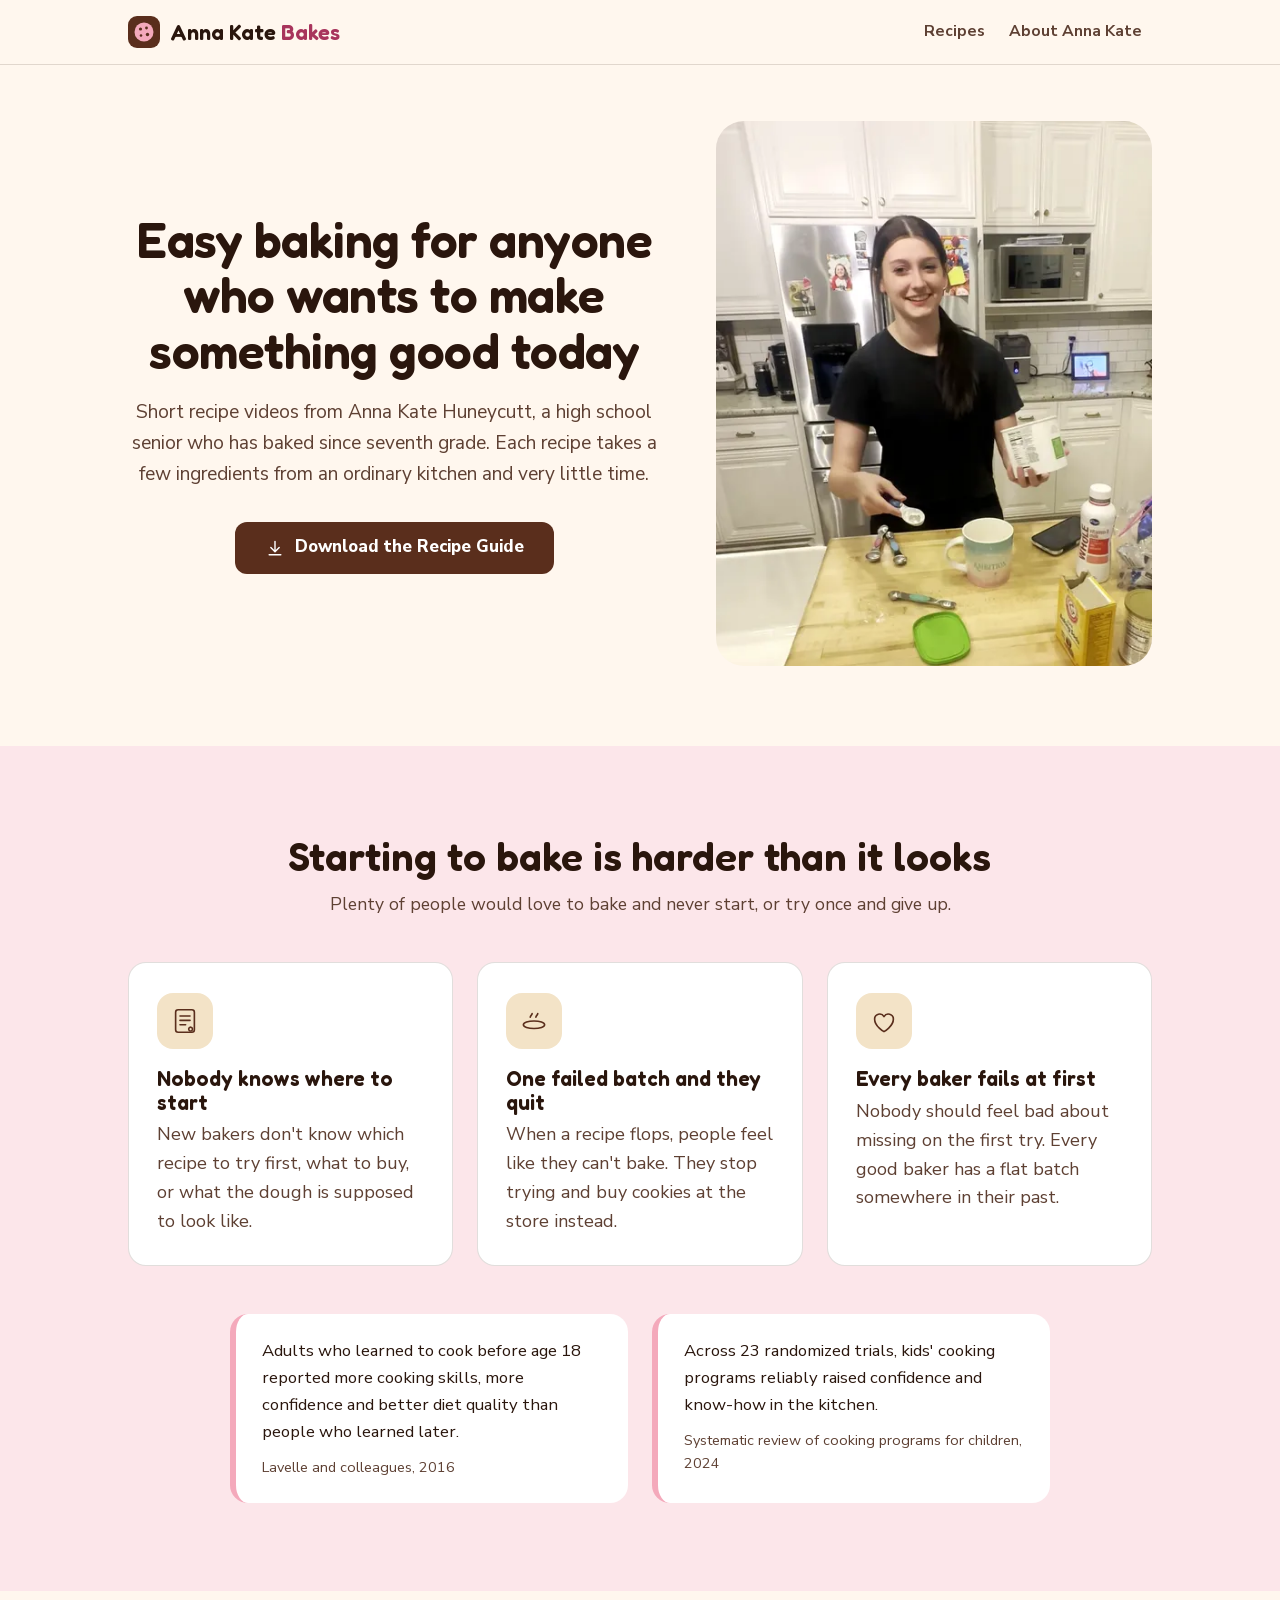
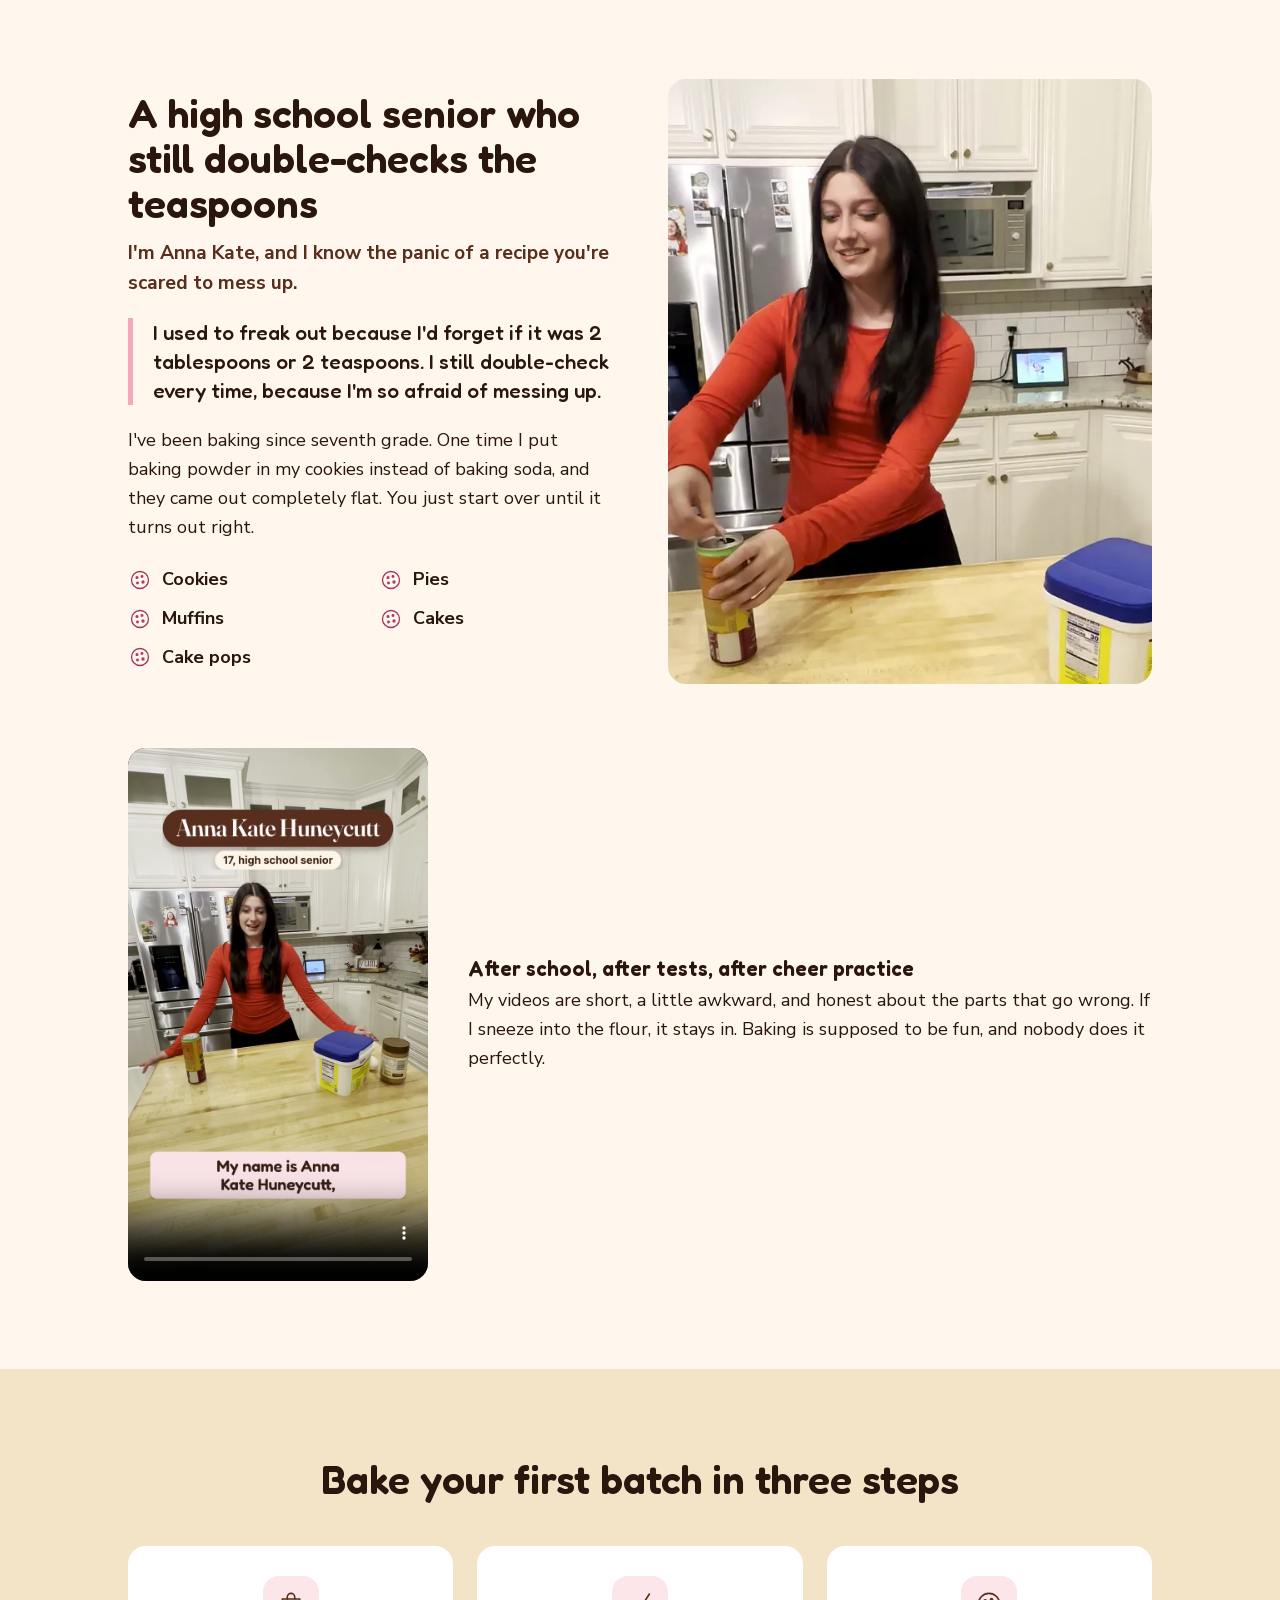
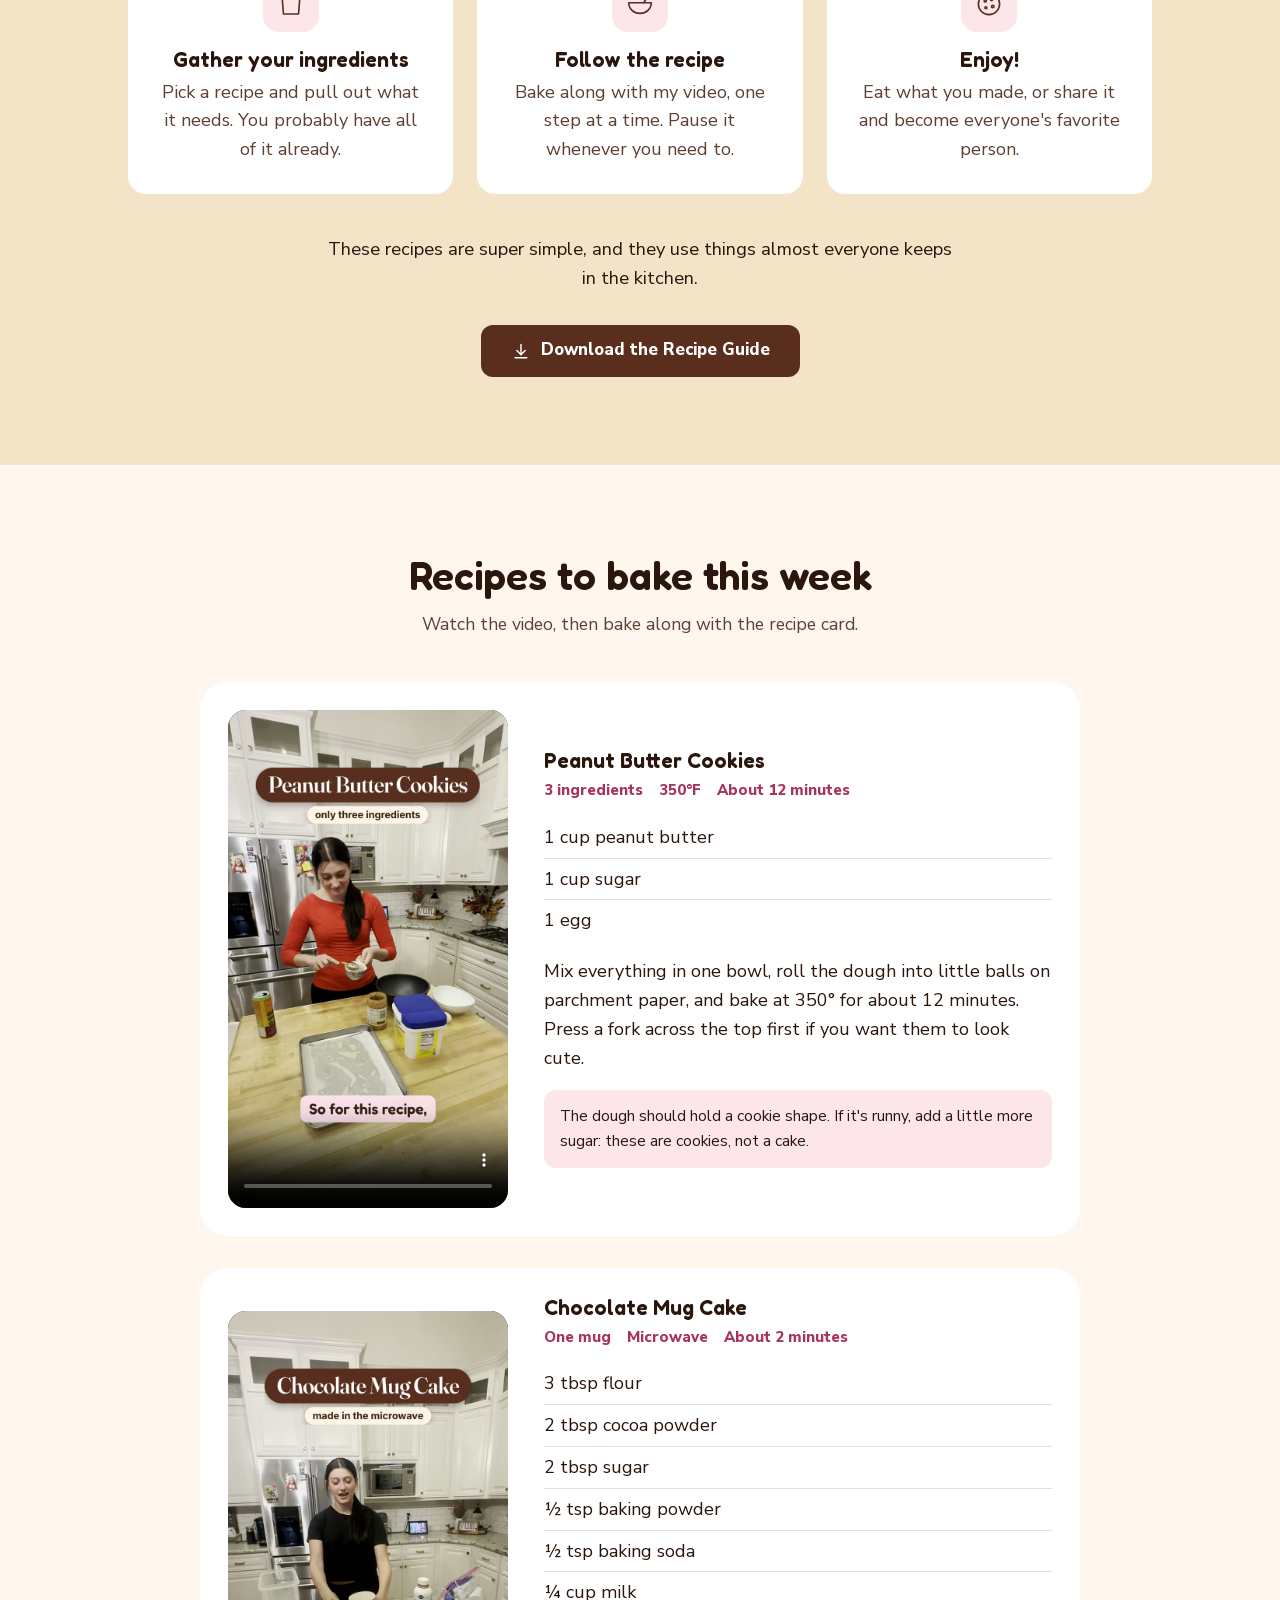
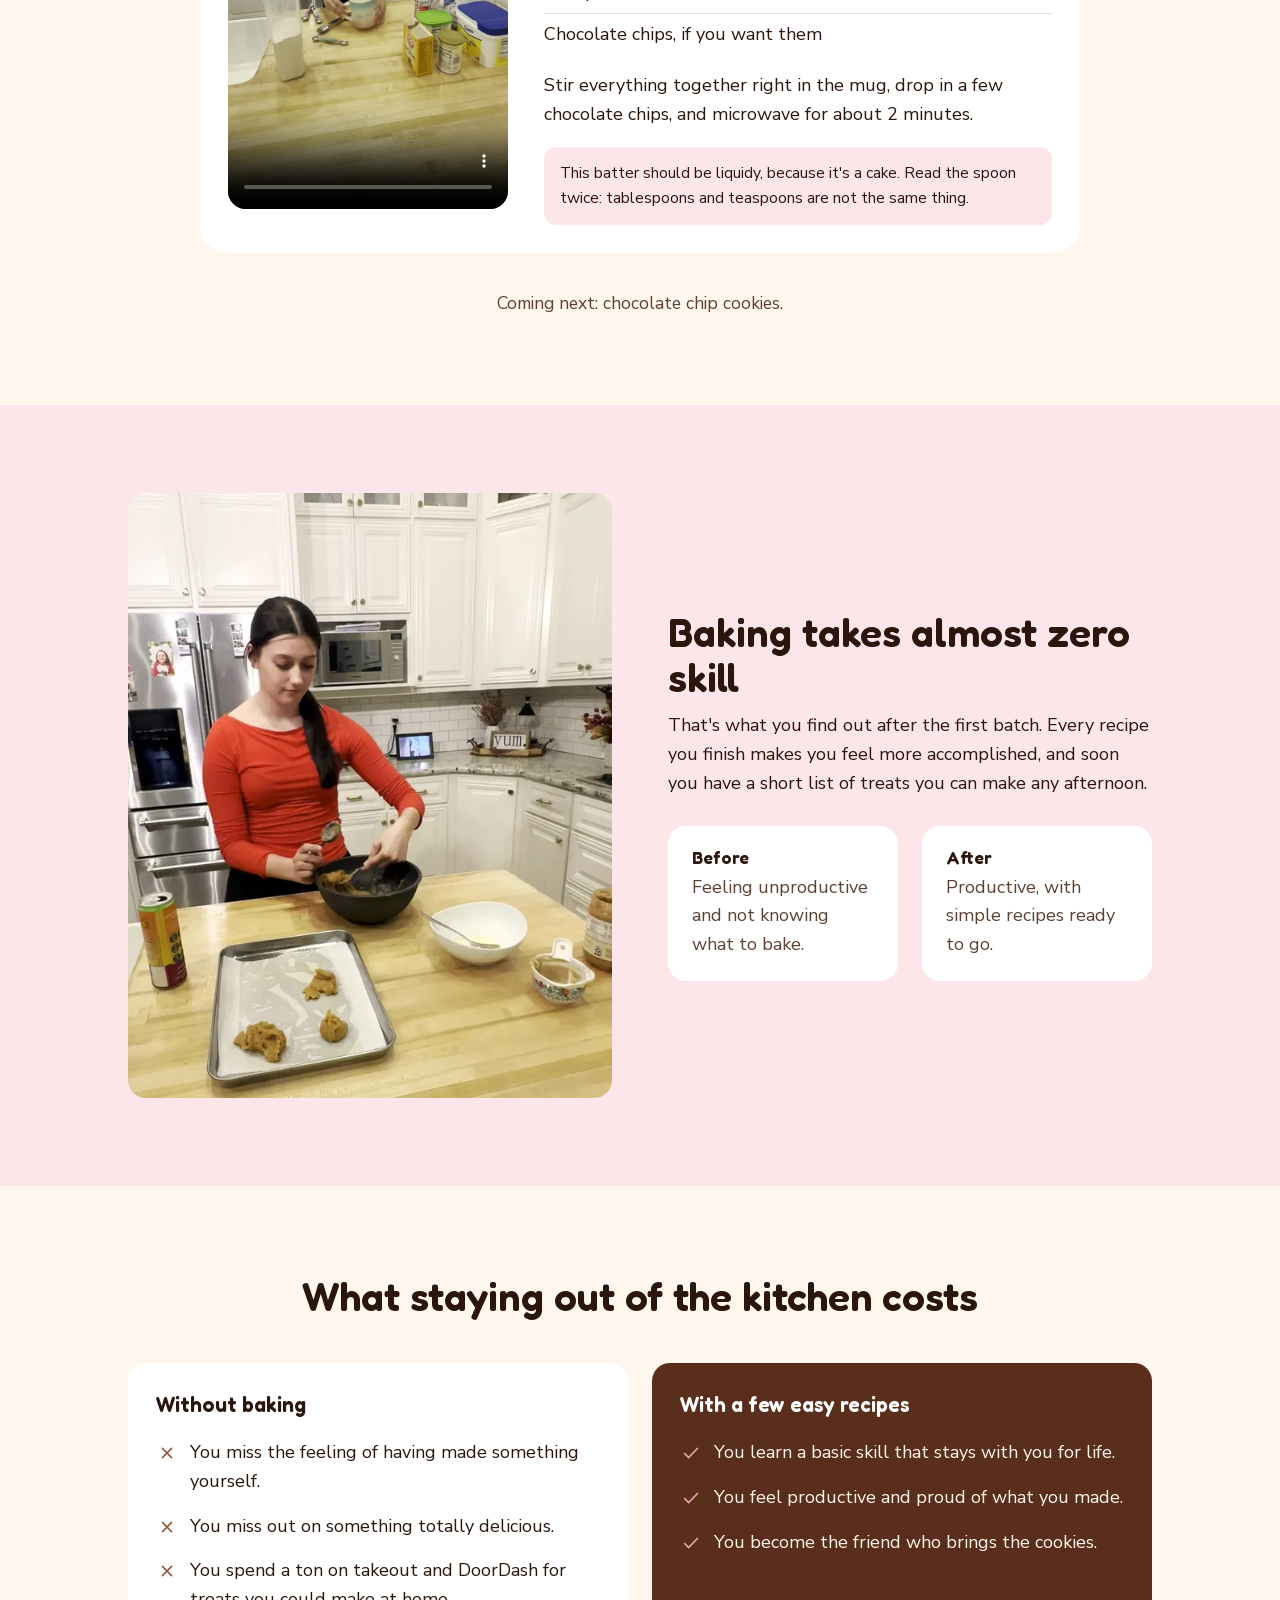
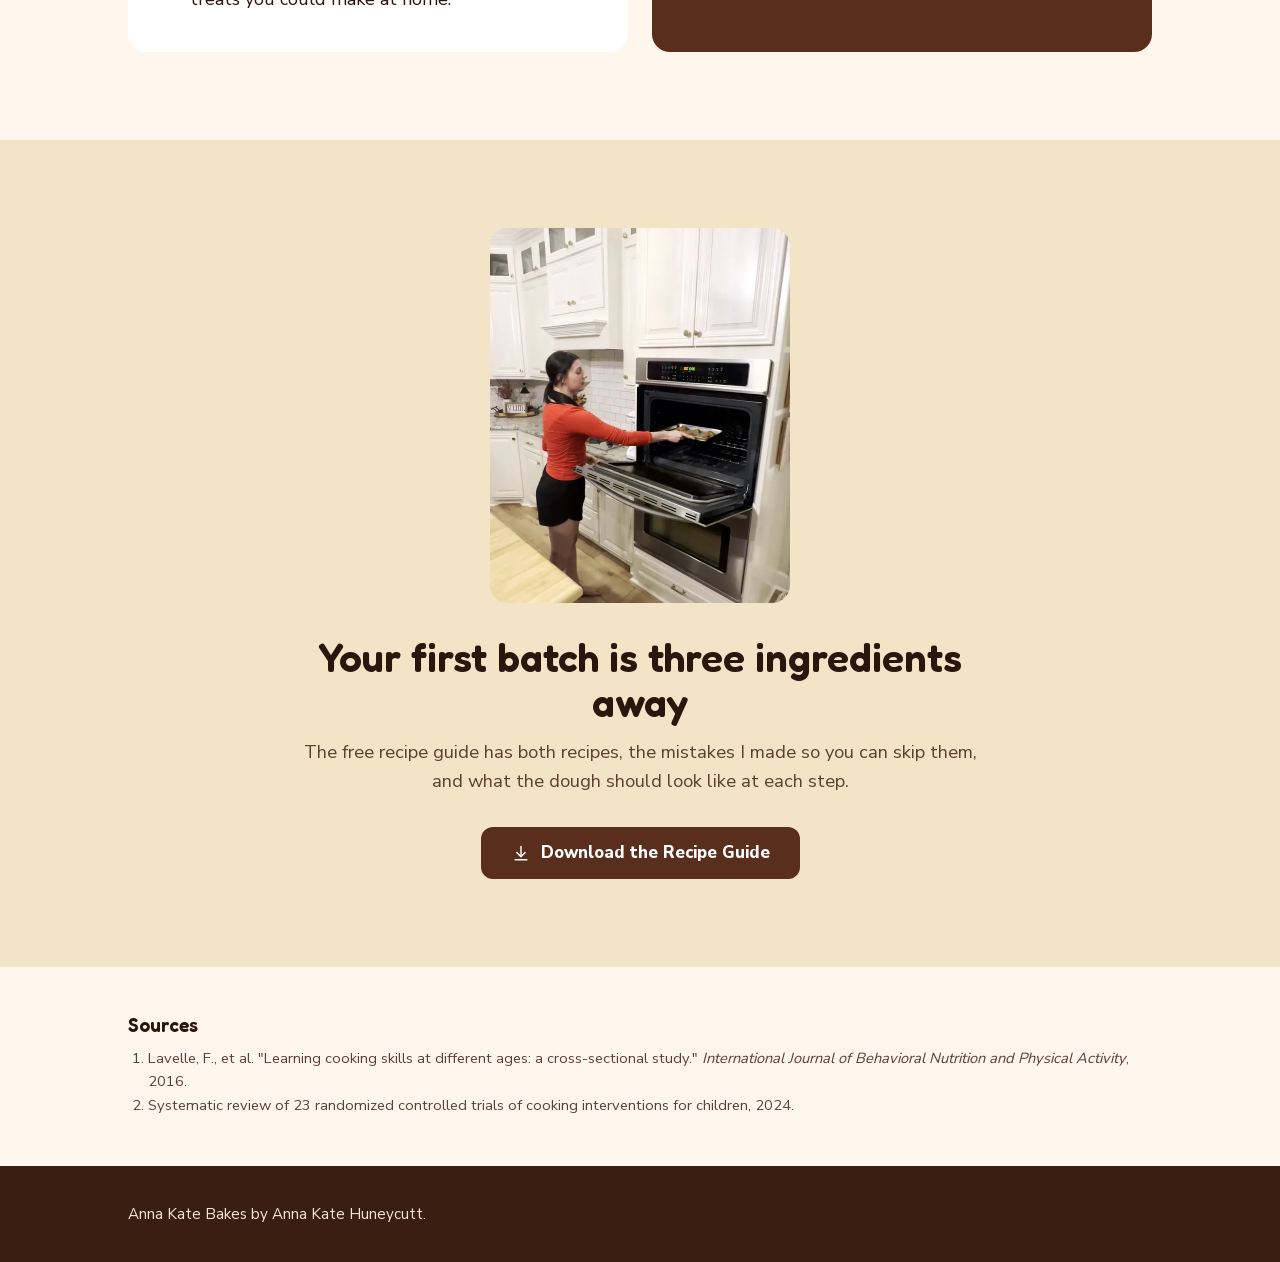
==== index.html @ 4a0c096e "Anna Kate Bakes: StoryBrand home page, recipe videos, free recipe guide PDF Co-Authored-By: Claude O" ====
<!DOCTYPE html>
<html lang="en">
<head>
<meta charset="UTF-8">
<meta name="viewport" content="width=device-width, initial-scale=1.0">
<title>Easy Baking Recipes for Beginners | Anna Kate Bakes</title>
<meta name="description" content="Simple baking videos and recipes from Anna Kate Huneycutt: three-ingredient peanut butter cookies, a two-minute chocolate mug cake, and the beginner mistakes to skip. Free recipe guide.">
<meta name="robots" content="noindex,nofollow">
<link rel="canonical" href="https://odyssey-jotun.github.io/anna-kate-bakes/">
<meta name="author" content="Anna Kate Huneycutt">
<meta name="theme-color" content="#FFF7EE">
<meta property="og:site_name" content="Anna Kate Bakes">
<meta property="og:title" content="Easy Baking Recipes for Beginners | Anna Kate Bakes">
<meta property="og:description" content="Simple baking videos and recipes from Anna Kate Huneycutt: three-ingredient peanut butter cookies, a two-minute chocolate mug cake, and the beginner mistakes to skip. Free recipe guide.">
<meta property="og:type" content="website">
<meta property="og:url" content="https://odyssey-jotun.github.io/anna-kate-bakes/">
<meta property="og:image" content="https://odyssey-jotun.github.io/anna-kate-bakes/images/og.jpg">
<meta property="og:image:width" content="1200">
<meta property="og:image:height" content="630">
<meta name="twitter:card" content="summary_large_image">
<link rel="icon" href="favicon.svg" type="image/svg+xml">
<link rel="preload" as="image" type="image/webp" href="images/hero-800.webp" imagesrcset="images/hero-480.webp 480w, images/hero-640.webp 640w, images/hero-800.webp 800w, images/hero-1000.webp 1000w" imagesizes="(max-width: 620px) calc(100vw - 40px), (max-width: 900px) 520px, 460px" fetchpriority="high">
<link rel="preload" href="fonts/fredoka.woff2" as="font" type="font/woff2" crossorigin>
<link rel="preload" href="fonts/nunito-sans.woff2" as="font" type="font/woff2" crossorigin>
<style>@font-face{font-family:'Fredoka';font-style:normal;font-weight:500 700;font-display:swap;src:url(fonts/fredoka.woff2) format('woff2')}@font-face{font-family:'Nunito Sans';font-style:normal;font-weight:400 800;font-display:swap;src:url(fonts/nunito-sans.woff2) format('woff2')}:root{--bg:#FFF7EE;--bg-pink:#FCE6EA;--bg-wood:#F3E3C7;--card:#FFFFFF;--ink:#2A160D;--ink-soft:#5E4033;--choc:#5A2E1C;--choc-dk:#3A1E12;--pink:#F4A9BB;--pink-dk:#A8345C;--line:rgba(42,22,13,0.14);--radius:18px;--radius-lg:28px;--wrap:1080px;--flow-tight:0.3em}*{box-sizing:border-box}html{scroll-behavior:smooth;scroll-padding-top:76px}@media (prefers-reduced-motion:reduce){html{scroll-behavior:auto}*{animation-duration:0.001ms !important;transition-duration:0.001ms !important}}body{margin:0;background:var(--bg);color:var(--ink);font-family:'Nunito Sans',ui-sans-serif,system-ui,-apple-system,'Segoe UI',sans-serif;font-size:18px;line-height:1.6;-webkit-font-smoothing:antialiased}h1,h2,h3{font-family:'Fredoka',ui-rounded,'Nunito Sans',sans-serif;font-weight:600;line-height:1.12;margin:0 0 var(--flow-tight);color:var(--ink)}h1{font-size:clamp(2.1rem,4.6vw,3.1rem);letter-spacing:-0.01em}h2{font-size:clamp(1.75rem,3.6vw,2.5rem)}h3{font-size:1.3rem}p{margin:0 0 1em}p:last-child{margin-bottom:0}img{max-width:100%;height:auto;display:block}a{color:inherit}.wrap{max-width:var(--wrap);margin:0 auto;padding:0 28px}section{padding:88px 0}.band{background:var(--bg-pink)}.wood{background:var(--bg-wood)}.center{text-align:center}.section-head{max-width:720px;margin:0 auto 44px}.section-head p{color:var(--ink-soft);font-size:1.1rem}.skip{position:absolute;left:-9999px;top:10px;background:var(--card);padding:12px 18px;border-radius:12px;z-index:100;font-weight:700;border:2px solid var(--choc)}.skip:focus{left:16px}a:focus-visible,button:focus-visible,video:focus-visible{outline:3px solid var(--pink-dk);outline-offset:3px}nav.site{position:sticky;top:0;z-index:20;background:rgba(255,247,238,0.96);border-bottom:1px solid var(--line)}nav.site .wrap{display:flex;align-items:center;justify-content:space-between;gap:16px;padding-top:10px;padding-bottom:10px}.wordmark{display:inline-flex;align-items:center;gap:10px;font-family:'Fredoka',sans-serif;font-weight:600;font-size:1.35rem;color:var(--ink);text-decoration:none;min-height:44px;white-space:nowrap}.wordmark .mark{width:32px;height:32px;flex:none}.wordmark .last{color:var(--pink-dk)}nav.site ul{list-style:none;display:flex;gap:4px;margin:0;padding:0;font-weight:700;font-size:0.98rem}nav.site ul a{display:inline-flex;align-items:center;min-height:44px;padding:0 10px;text-decoration:none;color:var(--ink-soft);white-space:nowrap;transition:color .15s ease}nav.site ul a:hover{color:var(--pink-dk)}.btn{display:inline-flex;align-items:center;justify-content:center;gap:10px;min-height:52px;background:var(--choc);color:#FFF;text-decoration:none;font-weight:800;font-size:1.05rem;padding:12px 30px;border-radius:12px;transition:background-color .18s ease}.btn:hover{background:var(--pink-dk)}.btn svg{width:20px;height:20px}.btn-row{display:flex;flex-wrap:wrap;gap:14px;justify-content:center;margin-top:32px}.btn-note{margin-top:12px;font-size:0.95rem;color:var(--ink-soft)}.hero{padding:56px 0 80px}.hero .wrap{display:grid;grid-template-columns:1.1fr 0.9fr;gap:56px;align-items:center}.hero .lede{font-size:1.2rem;color:var(--ink-soft);margin-top:18px}.hero-text{text-align:center}.hero-photo{margin:0}.hero-photo img{border-radius:var(--radius-lg);width:100%}.cards{display:grid;grid-template-columns:repeat(3,1fr);gap:24px}.card{background:var(--card);border-radius:var(--radius);padding:30px 28px;border:1px solid var(--line)}.icon{width:56px;height:56px;border-radius:16px;background:var(--bg-pink);color:var(--choc);display:grid;place-items:center;margin-bottom:18px}.band .icon{background:var(--bg-wood)}.icon svg{width:30px;height:30px}.card p{color:var(--ink-soft)}.research{max-width:820px;margin:48px auto 0;display:grid;grid-template-columns:1fr 1fr;gap:24px}.research figure{margin:0;background:var(--card);border-radius:var(--radius);padding:24px 26px;border-left:6px solid var(--pink)}.research blockquote{margin:0 0 10px;font-size:1.05rem}.research figcaption{font-size:0.9rem;color:var(--ink-soft)}.punch{text-align:center;font-family:'Fredoka',sans-serif;font-weight:500;font-size:1.45rem;max-width:720px;margin:48px auto 0;color:var(--choc)}.split{display:grid;grid-template-columns:1fr 1fr;gap:56px;align-items:center}.photo{margin:0}.photo img{border-radius:var(--radius);width:100%}.name-line{font-size:1.2rem;font-weight:700;color:var(--choc)}.quote{font-family:'Fredoka',sans-serif;font-weight:500;font-size:1.3rem;line-height:1.4;margin:0 0 1em;padding-left:20px;border-left:5px solid var(--pink);color:var(--ink)}.made{list-style:none;padding:0;margin:24px 0 0;display:grid;grid-template-columns:repeat(auto-fill,minmax(150px,1fr));gap:10px 18px}.made li{display:flex;align-items:center;gap:10px;font-weight:700}.made svg{width:24px;height:24px;color:var(--pink-dk);flex:none}.intro-video{margin-top:64px;display:grid;grid-template-columns:300px 1fr;gap:40px;align-items:center}.video{margin:0}.video video{width:100%;height:auto;aspect-ratio:9 / 16;border-radius:var(--radius);background:var(--choc-dk);display:block}.steps{list-style:none;padding:0;margin:0;display:grid;grid-template-columns:repeat(3,1fr);gap:24px}.steps li{background:var(--card);border-radius:var(--radius);padding:30px 28px;text-align:center}.steps .icon{margin:0 auto 16px}.steps p{color:var(--ink-soft)}.promise{text-align:center;font-size:1.15rem;max-width:640px;margin:40px auto 0}.recipes{display:grid;grid-template-columns:1fr;gap:32px;max-width:880px;margin:0 auto}.recipe{background:var(--card);border-radius:var(--radius-lg);padding:28px;display:grid;grid-template-columns:280px 1fr;gap:36px;align-items:center}.recipe .meta{display:flex;flex-wrap:wrap;gap:6px 16px;color:var(--pink-dk);font-weight:800;font-size:0.95rem;margin-bottom:14px}.recipe ul{list-style:none;padding:0;margin:0 0 16px}.recipe ul li{padding:6px 0;border-bottom:1px solid var(--line)}.recipe ul li:last-child{border-bottom:0}.tip{background:var(--bg-pink);border-radius:12px;padding:14px 16px;font-size:0.98rem}.next{text-align:center;margin-top:36px;color:var(--ink-soft);font-size:1.1rem}.before-after{display:grid;grid-template-columns:1fr 1fr;gap:24px;margin-top:28px}.before-after div{background:var(--card);border-radius:var(--radius);padding:22px 24px}.before-after h3{font-size:1.1rem}.before-after p{color:var(--ink-soft)}.stakes{display:grid;grid-template-columns:1fr 1fr;gap:24px}.stake{background:var(--card);border-radius:var(--radius);padding:30px 28px}.outcomes{list-style:none;padding:0;margin:14px 0 0}.outcomes li{display:flex;gap:12px;align-items:flex-start;padding:8px 0}.outcomes svg{width:22px;height:22px;flex:none;margin-top:4px}.stake .x svg{color:#8A5A3C}.stake.good{background:var(--choc);color:#FFF7EE}.stake.good h3{color:#FFF}.stake.good svg{color:var(--pink)}.closing{text-align:center}.closing .wrap{max-width:760px}.closing p{font-size:1.15rem;color:var(--ink-soft)}.refs{padding:48px 0;font-size:0.92rem;color:var(--ink-soft)}.refs h2{font-size:1.2rem}.refs ol{margin:10px 0 0;padding-left:20px}footer{background:var(--choc-dk);color:#F6E6DA;padding:36px 0;font-size:0.95rem}footer p{margin:0}.reveal{opacity:0;transform:translateY(14px);transition:opacity .5s ease,transform .5s ease}.reveal.in{opacity:1;transform:none}@media (max-width:900px){.hero .wrap,.split,.intro-video{grid-template-columns:1fr;gap:32px}.hero-photo{order:-1;max-width:520px}.cards,.steps,.recipes,.stakes,.research,.before-after{grid-template-columns:1fr}.intro-video .video{max-width:300px;margin:0 auto}}@media (max-width:620px){.wrap{padding:0 20px}section{padding:64px 0}.hero{padding:24px 0 56px}.recipe{grid-template-columns:1fr;padding:22px}.recipe .video{max-width:280px;margin:0 auto;width:100%}nav.site ul .x{display:none}.wordmark{font-size:1.2rem}}</style>
<script type="application/ld+json">{"@context":"https://schema.org","@graph":[{"@type":"WebSite","@id":"https://odyssey-jotun.github.io/anna-kate-bakes/#site","url":"https://odyssey-jotun.github.io/anna-kate-bakes/","name":"Anna Kate Bakes","inLanguage":"en-US","author":{"@id":"https://odyssey-jotun.github.io/anna-kate-bakes/#anna-kate"}},{"@type":"Person","@id":"https://odyssey-jotun.github.io/anna-kate-bakes/#anna-kate","name":"Anna Kate Huneycutt","description":"High school senior who has baked since seventh grade and films simple recipe videos."},{"@type":"Recipe","name":"Peanut Butter Cookies","author":{"@id":"https://odyssey-jotun.github.io/anna-kate-bakes/#anna-kate"},"recipeIngredient":["1 cup peanut butter","1 cup sugar","1 egg"],"image":"https://odyssey-jotun.github.io/anna-kate-bakes/images/poster-peanut-butter-cookies.jpg","url":"https://odyssey-jotun.github.io/anna-kate-bakes/#peanut-butter-cookies","description":"Mix everything in one bowl, roll the dough into little balls on parchment paper, and bake at 350° for about 12 minutes. Press a fork across the top first if you want them to look cute."},{"@type":"Recipe","name":"Chocolate Mug Cake","author":{"@id":"https://odyssey-jotun.github.io/anna-kate-bakes/#anna-kate"},"recipeIngredient":["3 tbsp flour","2 tbsp cocoa powder","2 tbsp sugar","1/2 tsp baking powder","1/2 tsp baking soda","1/4 cup milk","Chocolate chips, if you want them"],"image":"https://odyssey-jotun.github.io/anna-kate-bakes/images/poster-chocolate-mug-cake.jpg","url":"https://odyssey-jotun.github.io/anna-kate-bakes/#chocolate-mug-cake","description":"Stir everything together right in the mug, drop in a few chocolate chips, and microwave for about 2 minutes."}]}</script>
</head>
<body>
<a class="skip" href="#main">Skip to content</a>

<nav class="site" aria-label="Primary">
  <div class="wrap">
    <a class="wordmark" href="./"><svg class="mark" viewBox="0 0 32 32" aria-hidden="true"><rect width="32" height="32" rx="9" fill="#5A2E1C"/><circle cx="16" cy="16" r="9.5" fill="#F4A9BB"/><circle cx="12.5" cy="13" r="1.6" fill="#5A2E1C"/><circle cx="18.5" cy="12" r="1.4" fill="#5A2E1C"/><circle cx="19.5" cy="18.5" r="1.7" fill="#5A2E1C"/><circle cx="13" cy="19.5" r="1.3" fill="#5A2E1C"/></svg><span>Anna Kate <span class="last">Bakes</span></span></a>
    <ul>
      <li><a href="#recipes"><span>Recipes</span></a></li>
      <li><a href="#about"><span><span class="x">About </span>Anna Kate</span></a></li>
    </ul>
  </div>
</nav>

<main id="main">

<header class="hero">
  <div class="wrap">
    <div class="hero-text">
      <h1>Easy baking for anyone who wants to make something good today</h1>
      <p class="lede">Short recipe videos from Anna Kate Huneycutt, a high school senior who has baked since seventh grade. Each recipe takes a few ingredients from an ordinary kitchen and very little time.</p>
      <div class="btn-row">
        <a href="guide/anna-kate-starter-recipes.pdf" class="btn" download><svg viewBox="0 0 48 48" fill="none" stroke="currentColor" stroke-width="3.4" stroke-linecap="round" stroke-linejoin="round" aria-hidden="true"><path d="M24 8v24M14 23l10 10 10-10M10 40h28"/></svg>Download the Recipe Guide</a>
      </div>
    </div>
    <figure class="hero-photo"><img src="images/hero-800.webp" srcset="images/hero-480.webp 480w, images/hero-640.webp 640w, images/hero-800.webp 800w, images/hero-1000.webp 1000w" sizes="(max-width: 620px) calc(100vw - 40px), (max-width: 900px) 520px, 460px" width="1000" height="1250" alt="Anna Kate smiling at her kitchen counter with a measuring spoon, a mug and her baking ingredients" fetchpriority="high" decoding="async"></figure>
  </div>
</header>

<section class="band" id="problem">
  <div class="wrap">
    <div class="section-head center">
      <h2>Starting to bake is harder than it looks</h2>
      <p>Plenty of people would love to bake and never start, or try once and give up.</p>
    </div>
    <div class="cards">
      <div class="card reveal">
        <div class="icon"><svg viewBox="0 0 48 48" fill="none" stroke="currentColor" stroke-width="2.6" stroke-linecap="round" stroke-linejoin="round" aria-hidden="true"><rect x="9" y="6" width="30" height="36" rx="4"/><path d="M16 16h16M16 23h16M16 30h9"/><path d="M33 34a3 3 0 11-.1 0"/></svg></div>
        <h3>Nobody knows where to start</h3>
        <p>New bakers don't know which recipe to try first, what to buy, or what the dough is supposed to look like.</p>
      </div>
      <div class="card reveal">
        <div class="icon"><svg viewBox="0 0 48 48" fill="none" stroke="currentColor" stroke-width="2.6" stroke-linecap="round" stroke-linejoin="round" aria-hidden="true"><ellipse cx="24" cy="30" rx="17" ry="6"/><path d="M18 18c0-3 3-3 3-6M27 18c0-3 3-3 3-6"/></svg></div>
        <h3>One failed batch and they quit</h3>
        <p>When a recipe flops, people feel like they can't bake. They stop trying and buy cookies at the store instead.</p>
      </div>
      <div class="card reveal">
        <div class="icon"><svg viewBox="0 0 48 48" fill="none" stroke="currentColor" stroke-width="2.6" stroke-linecap="round" stroke-linejoin="round" aria-hidden="true"><path d="M24 41s-15-8.5-15-20a8 8 0 0115-4 8 8 0 0115 4c0 11.5-15 20-15 20z"/></svg></div>
        <h3>Every baker fails at first</h3>
        <p>Nobody should feel bad about missing on the first try. Every good baker has a flat batch somewhere in their past.</p>
      </div>
    </div>
    <div class="research">
      <figure>
        <blockquote>Adults who learned to cook before age 18 reported more cooking skills, more confidence and better diet quality than people who learned later.</blockquote>
        <figcaption>Lavelle and colleagues, 2016</figcaption>
      </figure>
      <figure>
        <blockquote>Across 23 randomized trials, kids' cooking programs reliably raised confidence and know-how in the kitchen.</blockquote>
        <figcaption>Systematic review of cooking programs for children, 2024</figcaption>
      </figure>
    </div>
  </div>
</section>

<section id="about">
  <div class="wrap split">
    <div>
      <h2>A high school senior who still double-checks the teaspoons</h2>
      <p class="name-line">I'm Anna Kate, and I know the panic of a recipe you're scared to mess up.</p>
      <p class="quote">I used to freak out because I'd forget if it was 2 tablespoons or 2 teaspoons. I still double-check every time, because I'm so afraid of messing up.</p>
      <p>I've been baking since seventh grade. One time I put baking powder in my cookies instead of baking soda, and they came out completely flat. You just start over until it turns out right.</p>
      <ul class="made" aria-label="Things Anna Kate has baked"><li><svg viewBox="0 0 48 48" fill="none" stroke="currentColor" stroke-width="2.6" stroke-linecap="round" stroke-linejoin="round" aria-hidden="true"><circle cx="24" cy="24" r="17"/><circle cx="18" cy="19" r="1.8"/><circle cx="28" cy="17" r="1.6"/><circle cx="30" cy="28" r="2"/><circle cx="19" cy="30" r="1.6"/></svg>Cookies</li><li><svg viewBox="0 0 48 48" fill="none" stroke="currentColor" stroke-width="2.6" stroke-linecap="round" stroke-linejoin="round" aria-hidden="true"><circle cx="24" cy="24" r="17"/><circle cx="18" cy="19" r="1.8"/><circle cx="28" cy="17" r="1.6"/><circle cx="30" cy="28" r="2"/><circle cx="19" cy="30" r="1.6"/></svg>Pies</li><li><svg viewBox="0 0 48 48" fill="none" stroke="currentColor" stroke-width="2.6" stroke-linecap="round" stroke-linejoin="round" aria-hidden="true"><circle cx="24" cy="24" r="17"/><circle cx="18" cy="19" r="1.8"/><circle cx="28" cy="17" r="1.6"/><circle cx="30" cy="28" r="2"/><circle cx="19" cy="30" r="1.6"/></svg>Muffins</li><li><svg viewBox="0 0 48 48" fill="none" stroke="currentColor" stroke-width="2.6" stroke-linecap="round" stroke-linejoin="round" aria-hidden="true"><circle cx="24" cy="24" r="17"/><circle cx="18" cy="19" r="1.8"/><circle cx="28" cy="17" r="1.6"/><circle cx="30" cy="28" r="2"/><circle cx="19" cy="30" r="1.6"/></svg>Cakes</li><li><svg viewBox="0 0 48 48" fill="none" stroke="currentColor" stroke-width="2.6" stroke-linecap="round" stroke-linejoin="round" aria-hidden="true"><circle cx="24" cy="24" r="17"/><circle cx="18" cy="19" r="1.8"/><circle cx="28" cy="17" r="1.6"/><circle cx="30" cy="28" r="2"/><circle cx="19" cy="30" r="1.6"/></svg>Cake pops</li></ul>
    </div>
    <figure class="photo reveal"><img src="images/guide-900.webp" srcset="images/guide-600.webp 600w, images/guide-900.webp 900w" sizes="(max-width: 900px) calc(100vw - 40px), 512px" width="900" height="1125" alt="Anna Kate in a red shirt laughing at her kitchen island" loading="lazy" decoding="async"></figure>
  </div>
  <div class="wrap intro-video">
    <figure class="video"><video controls playsinline preload="none" width="720" height="1280" poster="images/poster-intro.jpg" aria-label="Anna Kate's introduction video"><source src="videos/intro.mp4" type="video/mp4"></video></figure>
    <div>
      <h3>After school, after tests, after cheer practice</h3>
      <p>My videos are short, a little awkward, and honest about the parts that go wrong. If I sneeze into the flour, it stays in. Baking is supposed to be fun, and nobody does it perfectly.</p>
    </div>
  </div>
</section>

<section class="wood" id="plan">
  <div class="wrap">
    <div class="section-head center">
      <h2>Bake your first batch in three steps</h2>
    </div>
    <ol class="steps">
      <li class="reveal"><div class="icon"><svg viewBox="0 0 48 48" fill="none" stroke="currentColor" stroke-width="2.6" stroke-linecap="round" stroke-linejoin="round" aria-hidden="true"><path d="M10 16h28l-2 24H12z"/><path d="M18 16v-3a6 6 0 0112 0v3"/></svg></div><h3>Gather your ingredients</h3><p>Pick a recipe and pull out what it needs. You probably have all of it already.</p></li>
      <li class="reveal"><div class="icon"><svg viewBox="0 0 48 48" fill="none" stroke="currentColor" stroke-width="2.6" stroke-linecap="round" stroke-linejoin="round" aria-hidden="true"><path d="M6 22h36c0 10-8 17-18 17S6 32 6 22z"/><path d="M30 22l9-14"/></svg></div><h3>Follow the recipe</h3><p>Bake along with my video, one step at a time. Pause it whenever you need to.</p></li>
      <li class="reveal"><div class="icon"><svg viewBox="0 0 48 48" fill="none" stroke="currentColor" stroke-width="2.6" stroke-linecap="round" stroke-linejoin="round" aria-hidden="true"><circle cx="24" cy="24" r="17"/><circle cx="18" cy="19" r="1.8"/><circle cx="28" cy="17" r="1.6"/><circle cx="30" cy="28" r="2"/><circle cx="19" cy="30" r="1.6"/></svg></div><h3>Enjoy!</h3><p>Eat what you made, or share it and become everyone's favorite person.</p></li>
    </ol>
    <p class="promise">These recipes are super simple, and they use things almost everyone keeps in the kitchen.</p>
    <div class="btn-row">
      <a href="guide/anna-kate-starter-recipes.pdf" class="btn" download><svg viewBox="0 0 48 48" fill="none" stroke="currentColor" stroke-width="3.4" stroke-linecap="round" stroke-linejoin="round" aria-hidden="true"><path d="M24 8v24M14 23l10 10 10-10M10 40h28"/></svg>Download the Recipe Guide</a>
    </div>
  </div>
</section>

<section id="recipes">
  <div class="wrap">
    <div class="section-head center">
      <h2>Recipes to bake this week</h2>
      <p>Watch the video, then bake along with the recipe card.</p>
    </div>
    <div class="recipes">
      <article class="recipe reveal" id="peanut-butter-cookies">
        <figure class="video"><video controls playsinline preload="none" width="720" height="1280" poster="images/poster-peanut-butter-cookies.jpg" aria-label="Anna Kate's Peanut Butter Cookies video"><source src="videos/peanut-butter-cookies.mp4" type="video/mp4"></video></figure>
        <div>
          <h3>Peanut Butter Cookies</h3>
          <p class="meta"><span>3 ingredients</span><span>350&deg;F</span><span>About 12 minutes</span></p>
          <ul><li>1 cup peanut butter</li><li>1 cup sugar</li><li>1 egg</li></ul>
          <p>Mix everything in one bowl, roll the dough into little balls on parchment paper, and bake at 350&deg; for about 12 minutes. Press a fork across the top first if you want them to look cute.</p>
          <p class="tip">The dough should hold a cookie shape. If it's runny, add a little more sugar: these are cookies, not a cake.</p>
        </div>
      </article>
      <article class="recipe reveal" id="chocolate-mug-cake">
        <figure class="video"><video controls playsinline preload="none" width="720" height="1280" poster="images/poster-chocolate-mug-cake.jpg" aria-label="Anna Kate's Chocolate Mug Cake video"><source src="videos/chocolate-mug-cake.mp4" type="video/mp4"></video></figure>
        <div>
          <h3>Chocolate Mug Cake</h3>
          <p class="meta"><span>One mug</span><span>Microwave</span><span>About 2 minutes</span></p>
          <ul><li>3 tbsp flour</li><li>2 tbsp cocoa powder</li><li>2 tbsp sugar</li><li>&frac12; tsp baking powder</li><li>&frac12; tsp baking soda</li><li>&frac14; cup milk</li><li>Chocolate chips, if you want them</li></ul>
          <p>Stir everything together right in the mug, drop in a few chocolate chips, and microwave for about 2 minutes.</p>
          <p class="tip">This batter should be liquidy, because it's a cake. Read the spoon twice: tablespoons and teaspoons are not the same thing.</p>
        </div>
      </article>
    </div>
    <p class="next">Coming next: chocolate chip cookies.</p>
  </div>
</section>

<section class="band" id="success">
  <div class="wrap split">
    <figure class="photo reveal"><img src="images/cookies-900.webp" srcset="images/cookies-600.webp 600w, images/cookies-900.webp 900w" sizes="(max-width: 900px) calc(100vw - 40px), 512px" width="900" height="1125" alt="Anna Kate shaping peanut butter cookie dough onto a parchment-lined tray" loading="lazy" decoding="async"></figure>
    <div>
      <h2>Baking takes almost zero skill</h2>
      <p>That's what you find out after the first batch. Every recipe you finish makes you feel more accomplished, and soon you have a short list of treats you can make any afternoon.</p>
      <div class="before-after">
        <div><h3>Before</h3><p>Feeling unproductive and not knowing what to bake.</p></div>
        <div><h3>After</h3><p>Productive, with simple recipes ready to go.</p></div>
      </div>
    </div>
  </div>
</section>

<section id="stakes">
  <div class="wrap">
    <div class="section-head center">
      <h2>What staying out of the kitchen costs</h2>
    </div>
    <div class="stakes">
      <div class="stake reveal">
        <h3>Without baking</h3>
        <ul class="outcomes">
          <li class="x"><svg viewBox="0 0 48 48" fill="none" stroke="currentColor" stroke-width="3.4" stroke-linecap="round" stroke-linejoin="round" aria-hidden="true"><path d="M14 14l20 20M34 14L14 34"/></svg><span>You miss the feeling of having made something yourself.</span></li>
          <li class="x"><svg viewBox="0 0 48 48" fill="none" stroke="currentColor" stroke-width="3.4" stroke-linecap="round" stroke-linejoin="round" aria-hidden="true"><path d="M14 14l20 20M34 14L14 34"/></svg><span>You miss out on something totally delicious.</span></li>
          <li class="x"><svg viewBox="0 0 48 48" fill="none" stroke="currentColor" stroke-width="3.4" stroke-linecap="round" stroke-linejoin="round" aria-hidden="true"><path d="M14 14l20 20M34 14L14 34"/></svg><span>You spend a ton on takeout and DoorDash for treats you could make at home.</span></li>
        </ul>
      </div>
      <div class="stake good reveal">
        <h3>With a few easy recipes</h3>
        <ul class="outcomes">
          <li><svg viewBox="0 0 48 48" fill="none" stroke="currentColor" stroke-width="3.4" stroke-linecap="round" stroke-linejoin="round" aria-hidden="true"><path d="M10 25l9 9 19-20"/></svg><span>You learn a basic skill that stays with you for life.</span></li>
          <li><svg viewBox="0 0 48 48" fill="none" stroke="currentColor" stroke-width="3.4" stroke-linecap="round" stroke-linejoin="round" aria-hidden="true"><path d="M10 25l9 9 19-20"/></svg><span>You feel productive and proud of what you made.</span></li>
          <li><svg viewBox="0 0 48 48" fill="none" stroke="currentColor" stroke-width="3.4" stroke-linecap="round" stroke-linejoin="round" aria-hidden="true"><path d="M10 25l9 9 19-20"/></svg><span>You become the friend who brings the cookies.</span></li>
        </ul>
      </div>
    </div>
  </div>
</section>

<section class="closing wood">
  <div class="wrap">
    <figure class="photo" style="max-width:300px;margin:0 auto 32px"><img src="images/oven-600.webp" width="600" height="750" alt="Anna Kate sliding a tray of peanut butter cookies into the oven" loading="lazy" decoding="async"></figure>
    <h2>Your first batch is three ingredients away</h2>
    <p>The free recipe guide has both recipes, the mistakes I made so you can skip them, and what the dough should look like at each step.</p>
    <div class="btn-row">
      <a href="guide/anna-kate-starter-recipes.pdf" class="btn" download><svg viewBox="0 0 48 48" fill="none" stroke="currentColor" stroke-width="3.4" stroke-linecap="round" stroke-linejoin="round" aria-hidden="true"><path d="M24 8v24M14 23l10 10 10-10M10 40h28"/></svg>Download the Recipe Guide</a>
    </div>
  </div>
</section>

<section class="refs">
  <div class="wrap">
    <h2>Sources</h2>
    <ol>
      <li>Lavelle, F., et al. "Learning cooking skills at different ages: a cross-sectional study." <em>International Journal of Behavioral Nutrition and Physical Activity</em>, 2016.</li>
      <li>Systematic review of 23 randomized controlled trials of cooking interventions for children, 2024.</li>
    </ol>
  </div>
</section>

</main>

<footer>
  <div class="wrap">
    <p>Anna Kate Bakes by Anna Kate Huneycutt.</p>
  </div>
</footer>

<script>
(function(){
  var els=document.querySelectorAll('.reveal');
  if(!('IntersectionObserver' in window)){els.forEach(function(e){e.classList.add('in')});return;}
  var io=new IntersectionObserver(function(es){es.forEach(function(e){if(e.isIntersecting){e.target.classList.add('in');io.unobserve(e.target);}})},{rootMargin:'0px 0px -8% 0px'});
  els.forEach(function(e){io.observe(e)});
})();
</script>
</body>
</html>
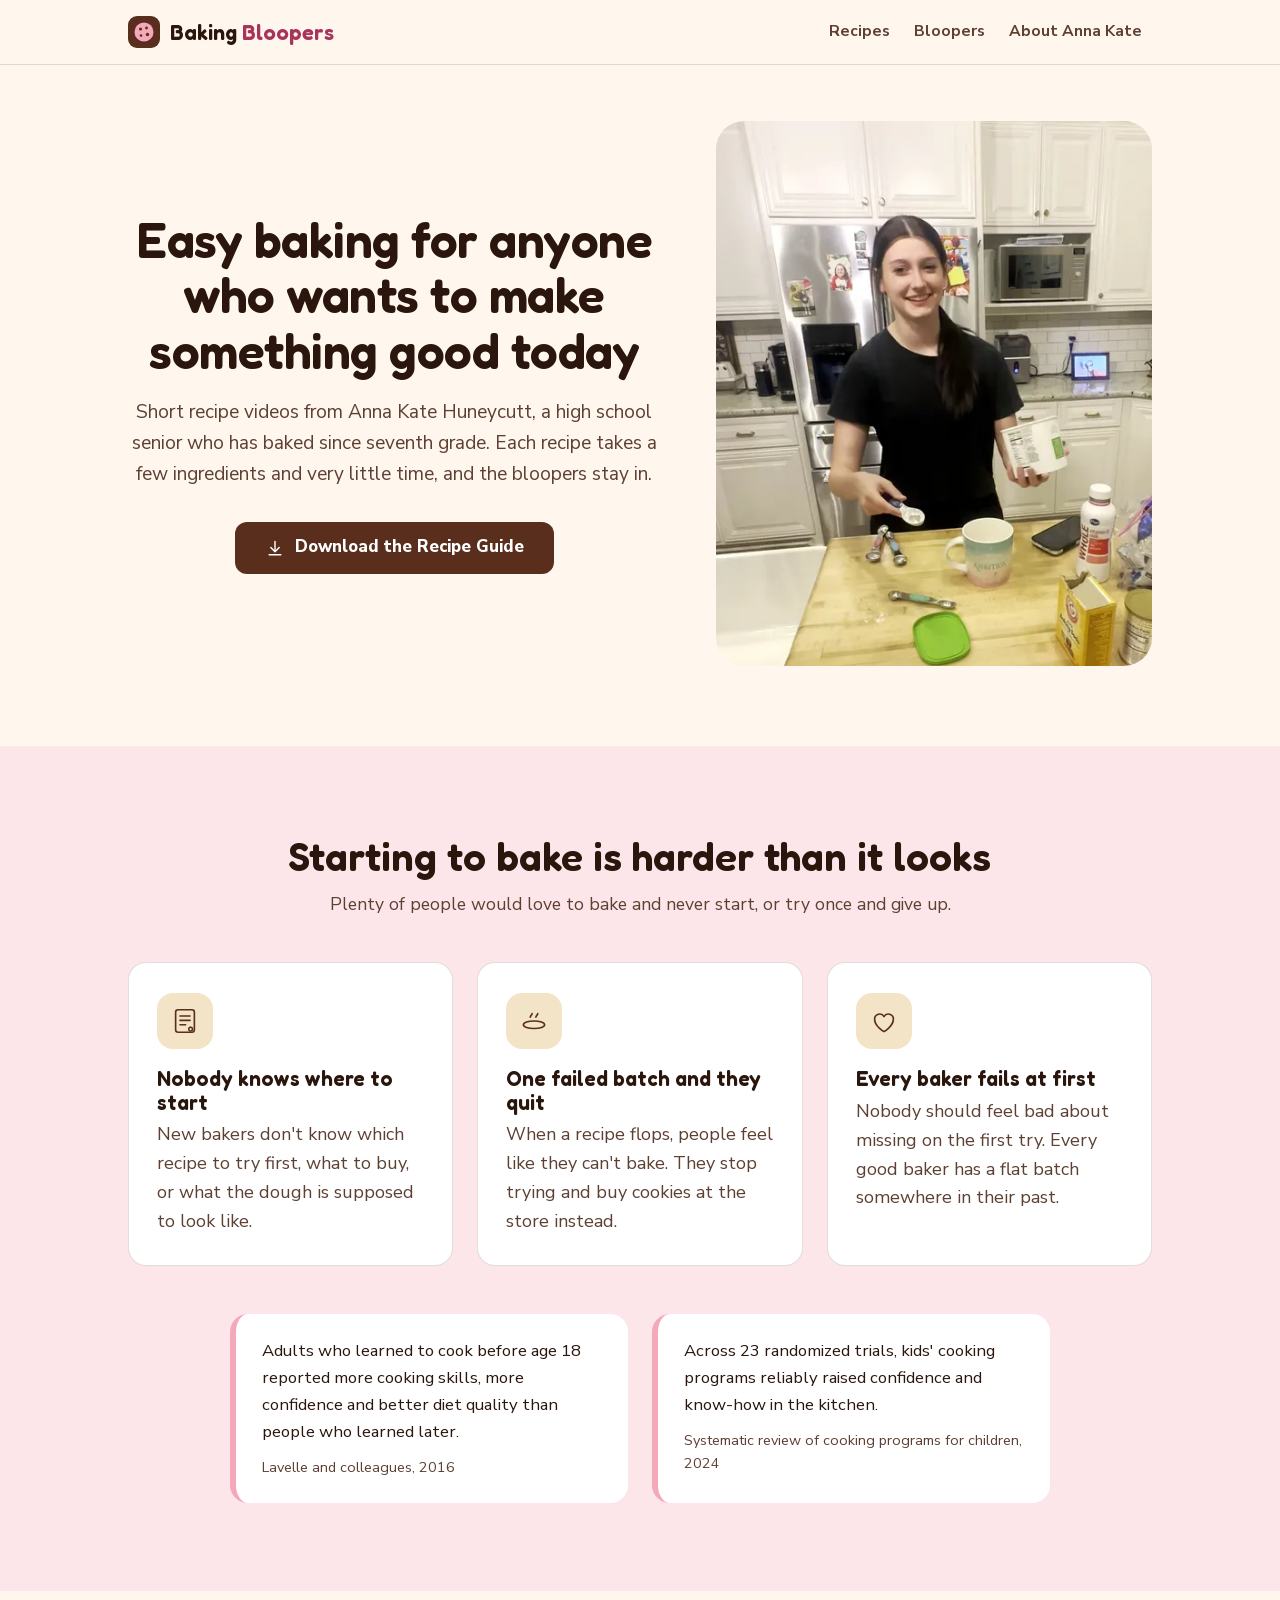
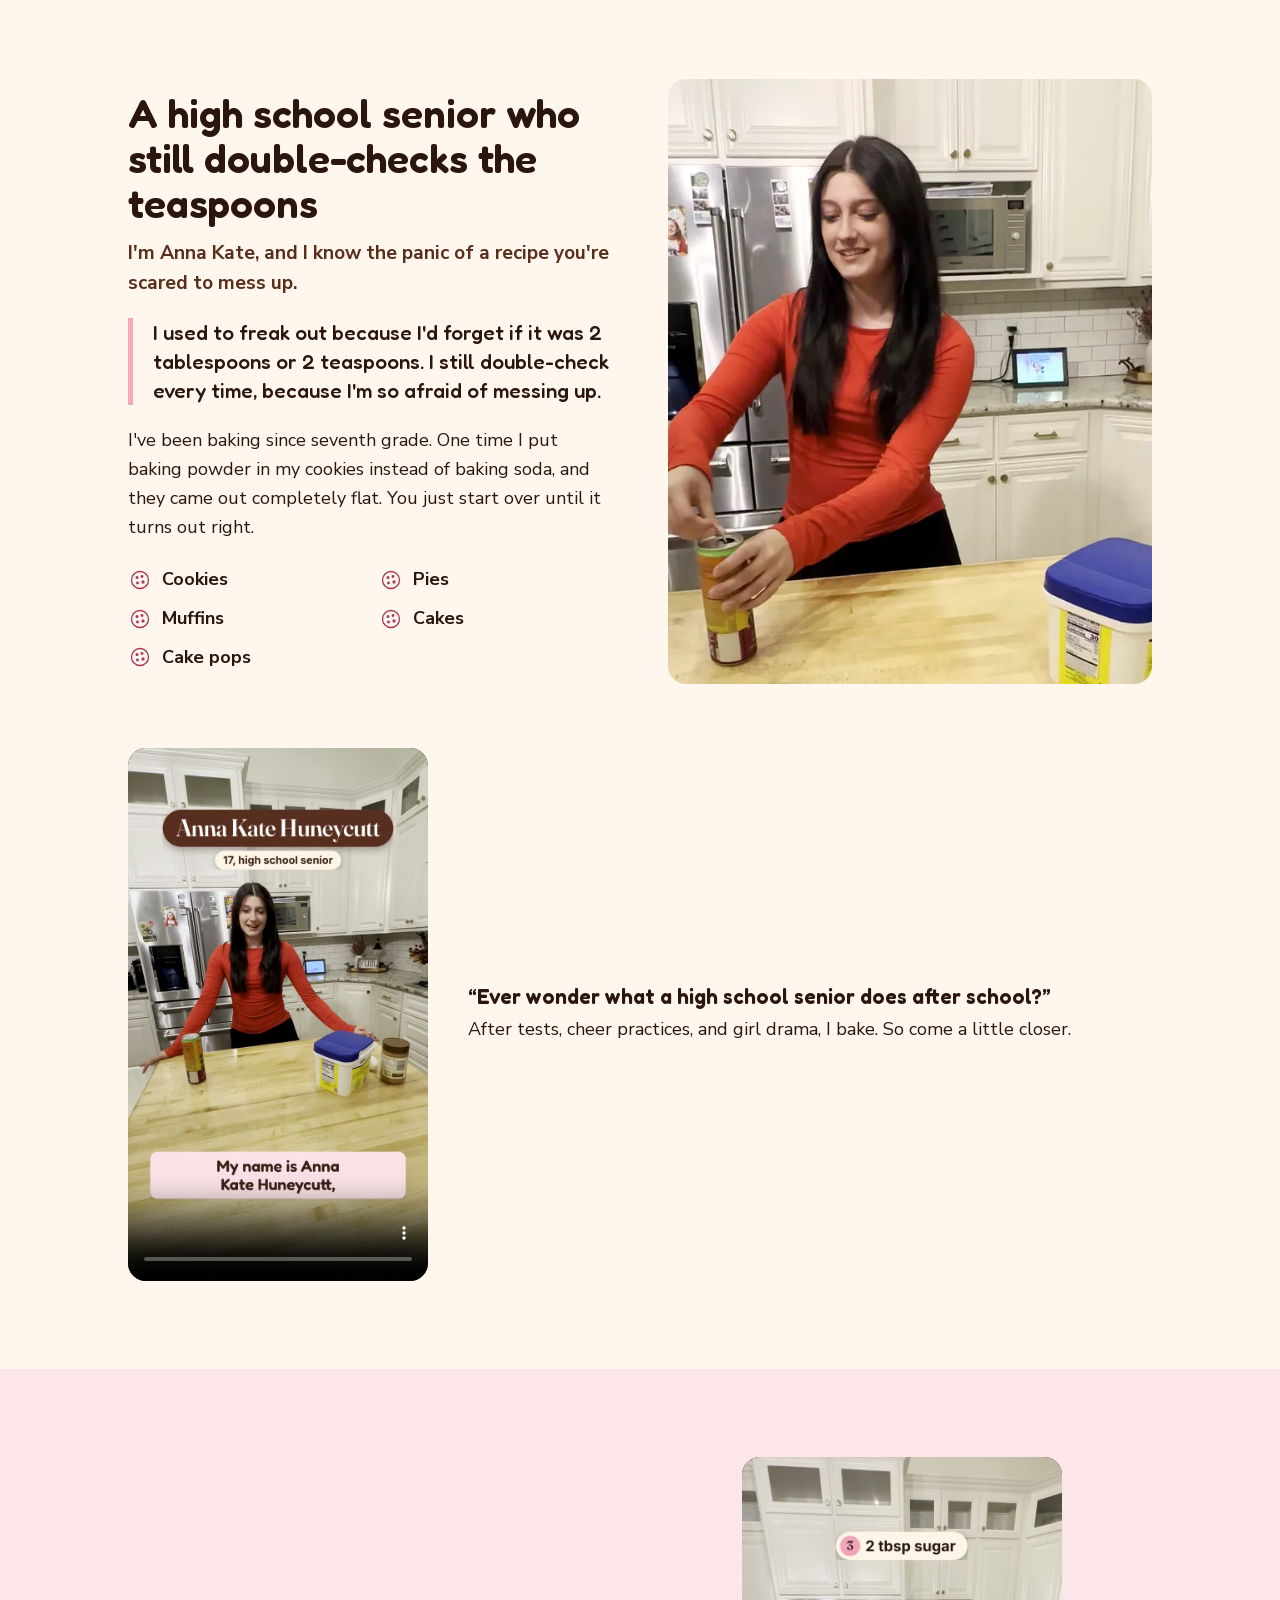
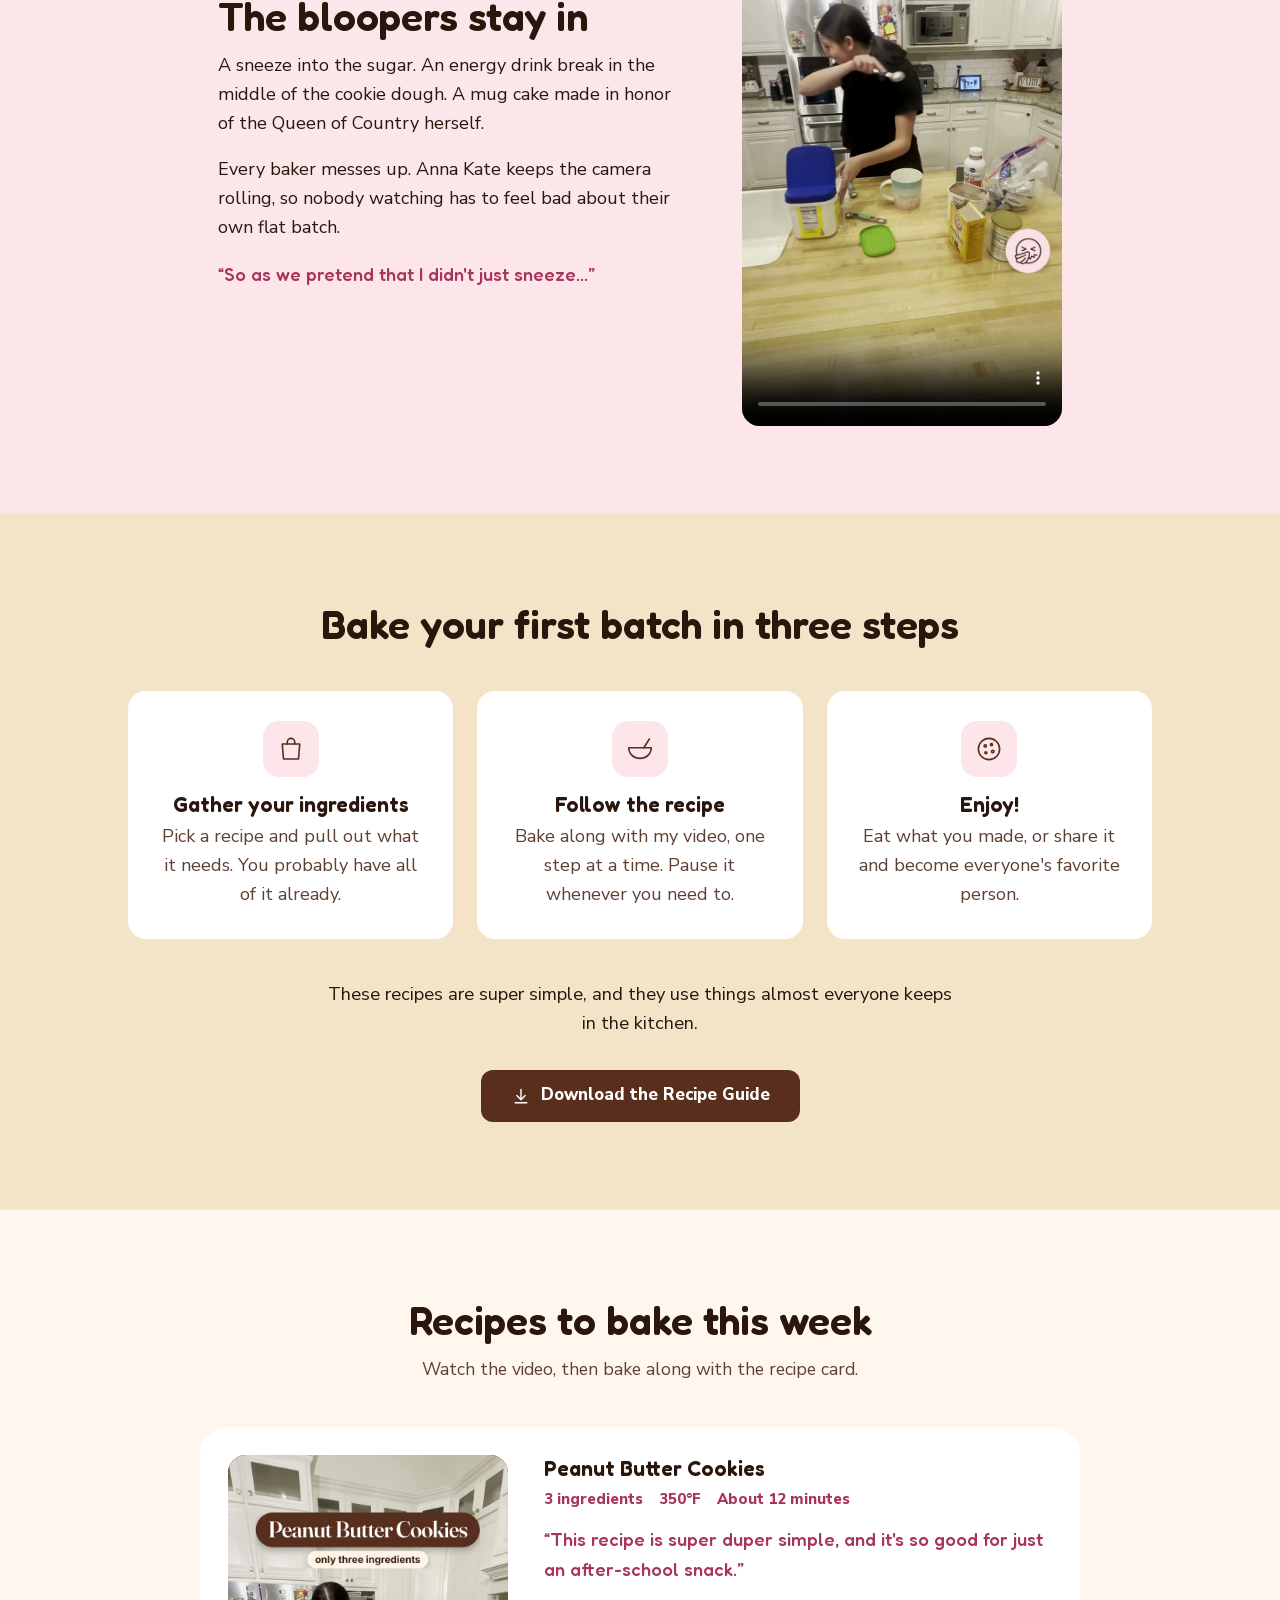
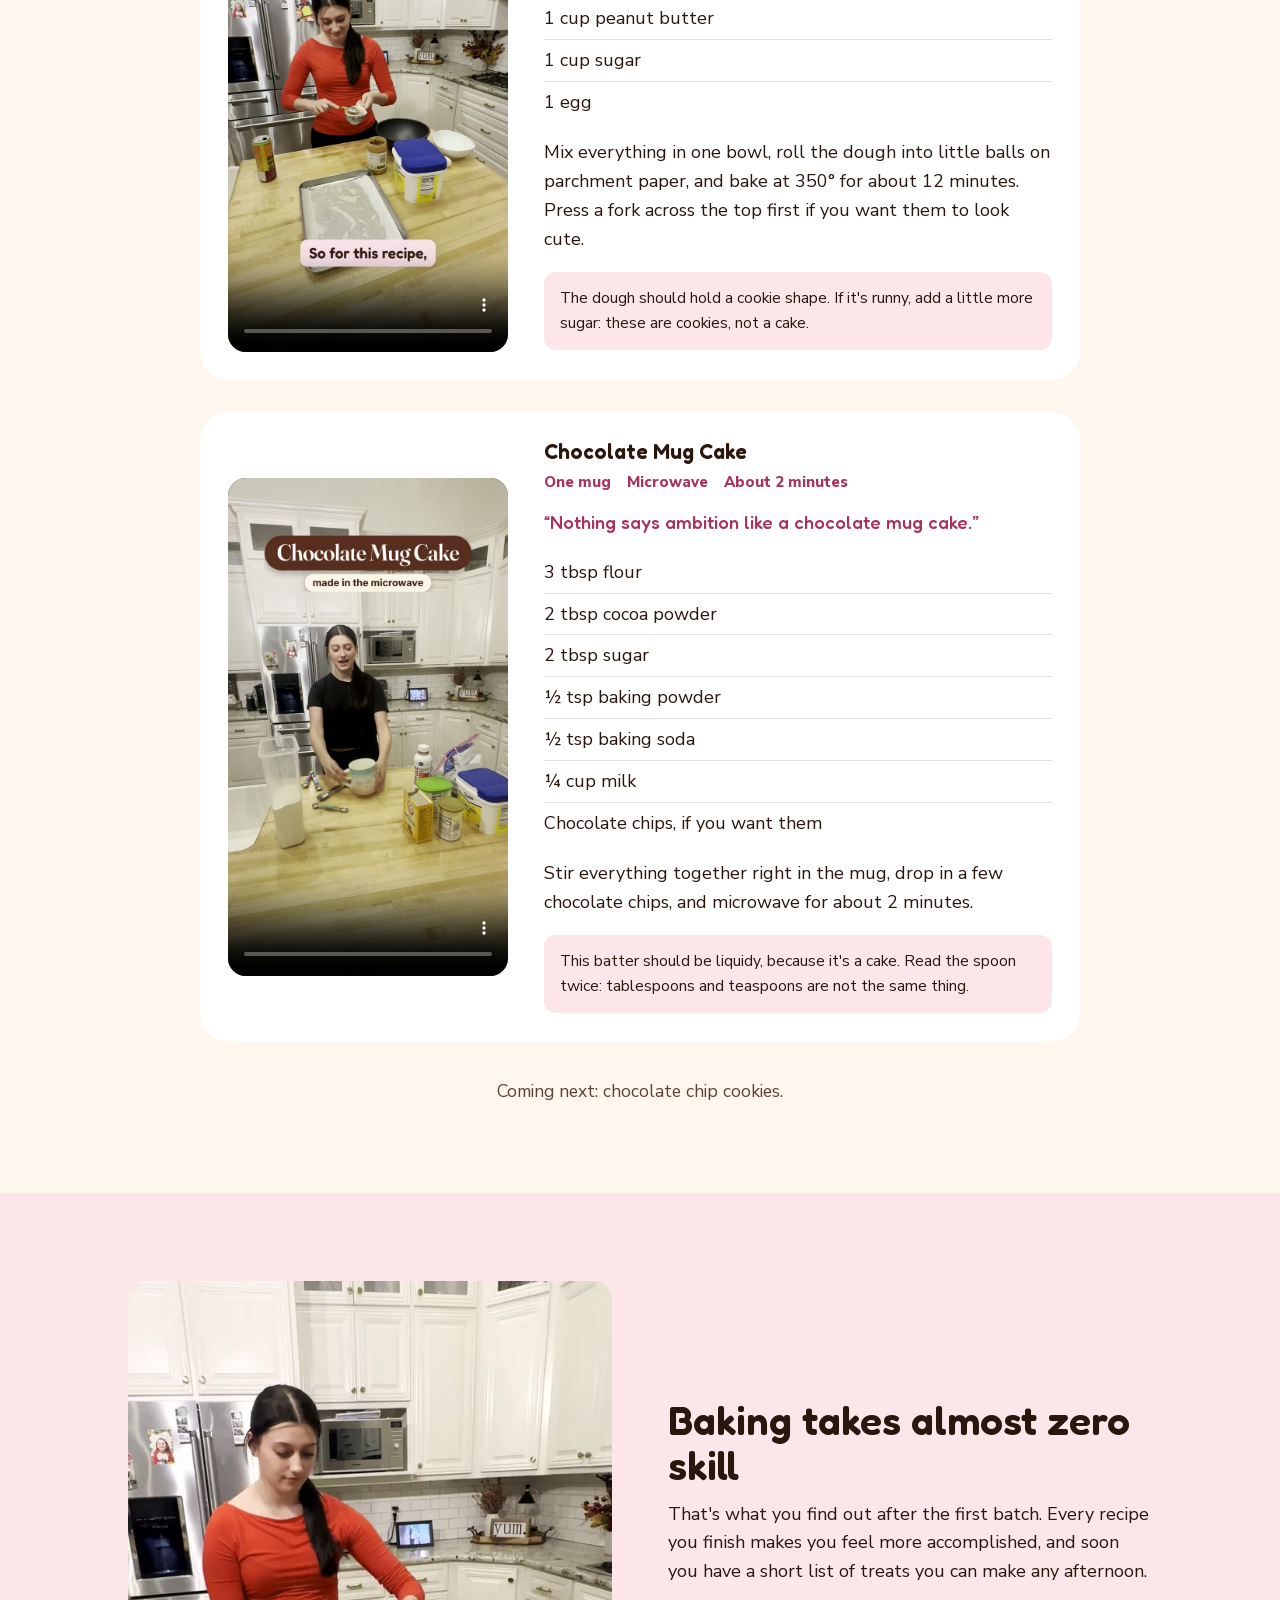
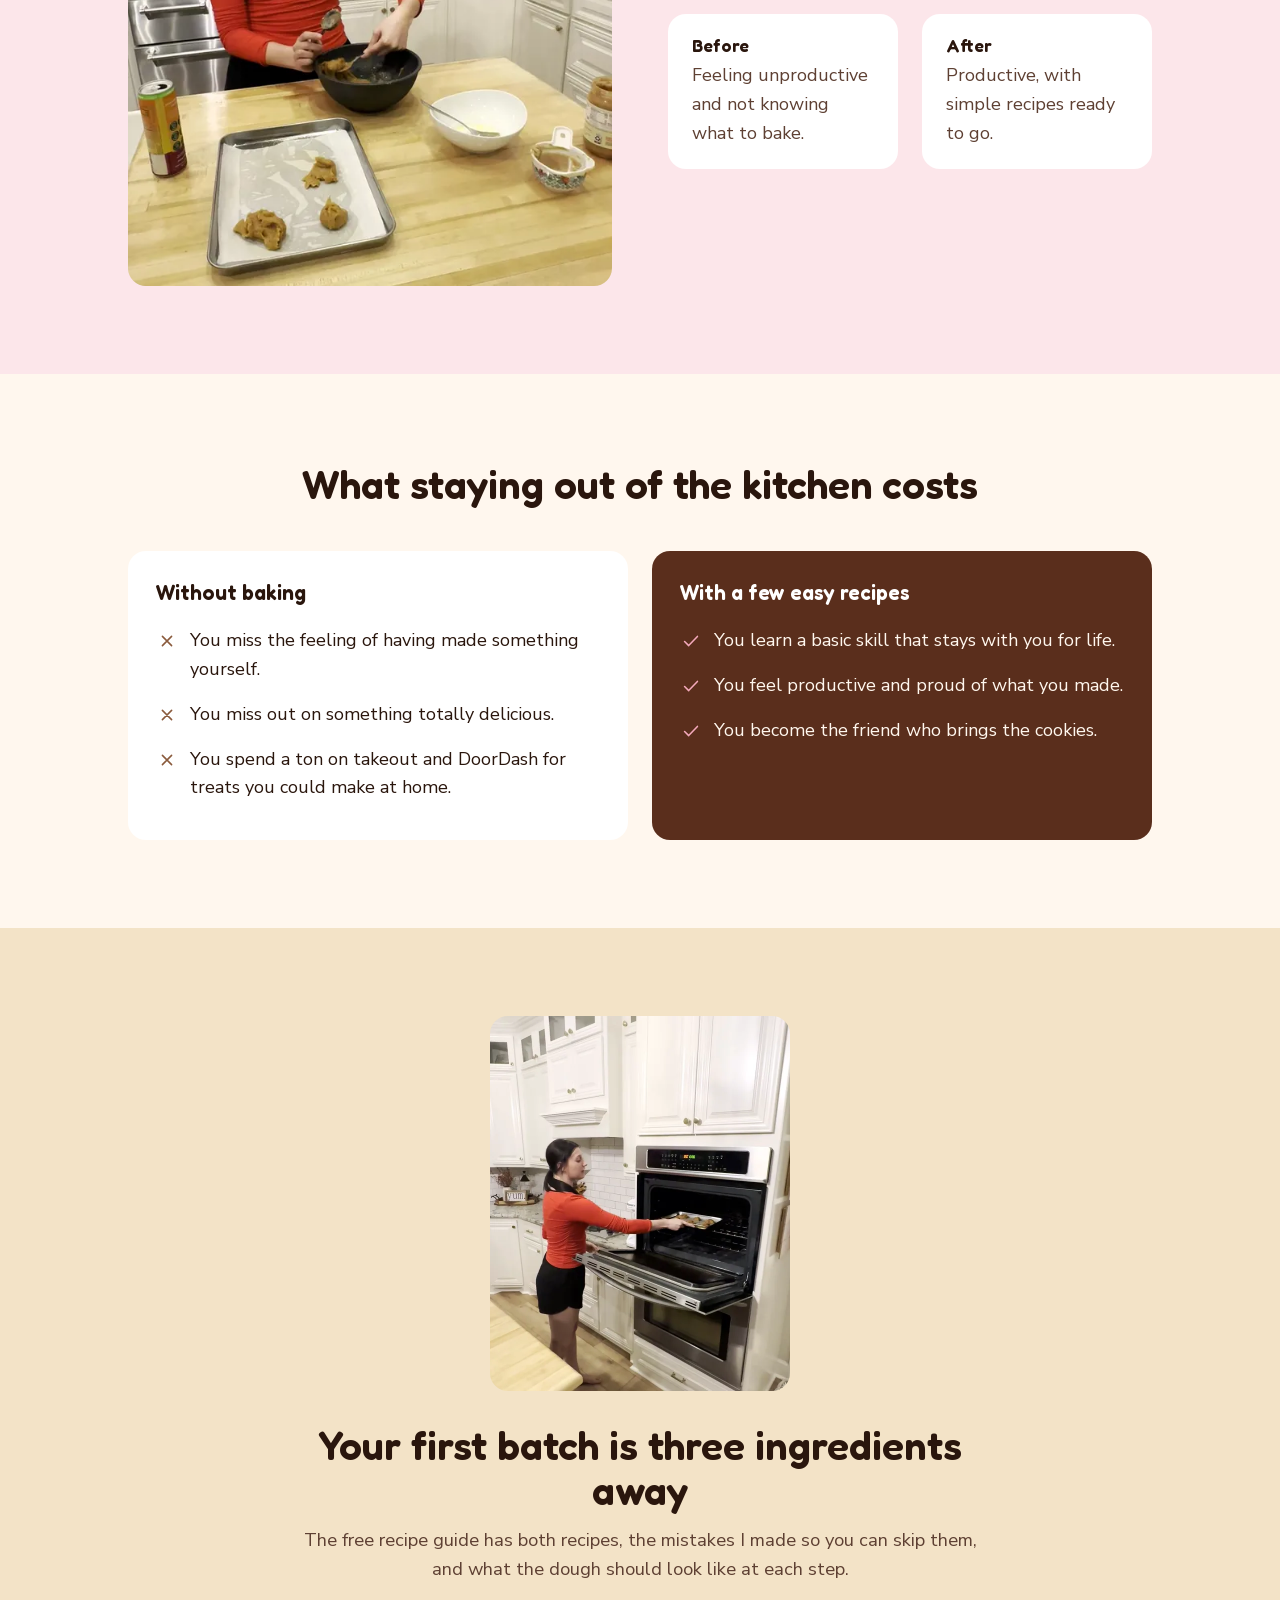
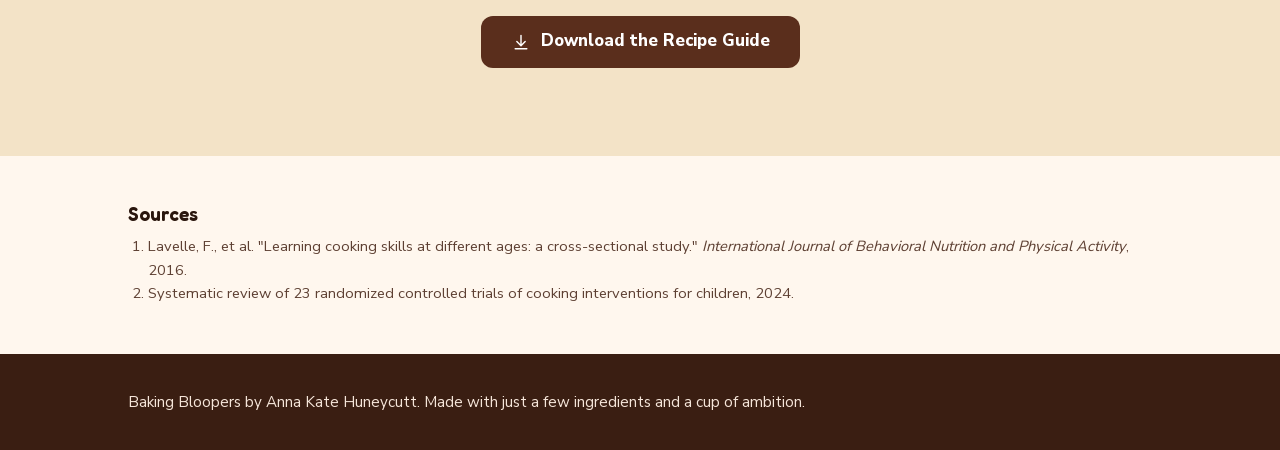
==== commit eb0c2bf4: "Rename to Baking Bloopers, add blooper reel section and her own lines Co-Authored-By: Claude Opus 5." ====
--- a/index.html
+++ b/index.html
@@ -3,15 +3,15 @@
 <head>
 <meta charset="UTF-8">
 <meta name="viewport" content="width=device-width, initial-scale=1.0">
-<title>Easy Baking Recipes for Beginners | Anna Kate Bakes</title>
-<meta name="description" content="Simple baking videos and recipes from Anna Kate Huneycutt: three-ingredient peanut butter cookies, a two-minute chocolate mug cake, and the beginner mistakes to skip. Free recipe guide.">
+<title>Baking Bloopers | Easy Baking Recipes for Beginners</title>
+<meta name="description" content="Simple, slightly awkward baking videos and recipes from Anna Kate Huneycutt: three-ingredient peanut butter cookies, a two-minute chocolate mug cake, and the beginner mistakes to skip. Free recipe guide.">
 <meta name="robots" content="noindex,nofollow">
 <link rel="canonical" href="https://odyssey-jotun.github.io/anna-kate-bakes/">
 <meta name="author" content="Anna Kate Huneycutt">
 <meta name="theme-color" content="#FFF7EE">
-<meta property="og:site_name" content="Anna Kate Bakes">
-<meta property="og:title" content="Easy Baking Recipes for Beginners | Anna Kate Bakes">
-<meta property="og:description" content="Simple baking videos and recipes from Anna Kate Huneycutt: three-ingredient peanut butter cookies, a two-minute chocolate mug cake, and the beginner mistakes to skip. Free recipe guide.">
+<meta property="og:site_name" content="Baking Bloopers">
+<meta property="og:title" content="Baking Bloopers | Easy Baking Recipes for Beginners">
+<meta property="og:description" content="Simple, slightly awkward baking videos and recipes from Anna Kate Huneycutt: three-ingredient peanut butter cookies, a two-minute chocolate mug cake, and the beginner mistakes to skip. Free recipe guide.">
 <meta property="og:type" content="website">
 <meta property="og:url" content="https://odyssey-jotun.github.io/anna-kate-bakes/">
 <meta property="og:image" content="https://odyssey-jotun.github.io/anna-kate-bakes/images/og.jpg">
@@ -22,18 +22,19 @@
 <link rel="preload" as="image" type="image/webp" href="images/hero-800.webp" imagesrcset="images/hero-480.webp 480w, images/hero-640.webp 640w, images/hero-800.webp 800w, images/hero-1000.webp 1000w" imagesizes="(max-width: 620px) calc(100vw - 40px), (max-width: 900px) 520px, 460px" fetchpriority="high">
 <link rel="preload" href="fonts/fredoka.woff2" as="font" type="font/woff2" crossorigin>
 <link rel="preload" href="fonts/nunito-sans.woff2" as="font" type="font/woff2" crossorigin>
-<style>@font-face{font-family:'Fredoka';font-style:normal;font-weight:500 700;font-display:swap;src:url(fonts/fredoka.woff2) format('woff2')}@font-face{font-family:'Nunito Sans';font-style:normal;font-weight:400 800;font-display:swap;src:url(fonts/nunito-sans.woff2) format('woff2')}:root{--bg:#FFF7EE;--bg-pink:#FCE6EA;--bg-wood:#F3E3C7;--card:#FFFFFF;--ink:#2A160D;--ink-soft:#5E4033;--choc:#5A2E1C;--choc-dk:#3A1E12;--pink:#F4A9BB;--pink-dk:#A8345C;--line:rgba(42,22,13,0.14);--radius:18px;--radius-lg:28px;--wrap:1080px;--flow-tight:0.3em}*{box-sizing:border-box}html{scroll-behavior:smooth;scroll-padding-top:76px}@media (prefers-reduced-motion:reduce){html{scroll-behavior:auto}*{animation-duration:0.001ms !important;transition-duration:0.001ms !important}}body{margin:0;background:var(--bg);color:var(--ink);font-family:'Nunito Sans',ui-sans-serif,system-ui,-apple-system,'Segoe UI',sans-serif;font-size:18px;line-height:1.6;-webkit-font-smoothing:antialiased}h1,h2,h3{font-family:'Fredoka',ui-rounded,'Nunito Sans',sans-serif;font-weight:600;line-height:1.12;margin:0 0 var(--flow-tight);color:var(--ink)}h1{font-size:clamp(2.1rem,4.6vw,3.1rem);letter-spacing:-0.01em}h2{font-size:clamp(1.75rem,3.6vw,2.5rem)}h3{font-size:1.3rem}p{margin:0 0 1em}p:last-child{margin-bottom:0}img{max-width:100%;height:auto;display:block}a{color:inherit}.wrap{max-width:var(--wrap);margin:0 auto;padding:0 28px}section{padding:88px 0}.band{background:var(--bg-pink)}.wood{background:var(--bg-wood)}.center{text-align:center}.section-head{max-width:720px;margin:0 auto 44px}.section-head p{color:var(--ink-soft);font-size:1.1rem}.skip{position:absolute;left:-9999px;top:10px;background:var(--card);padding:12px 18px;border-radius:12px;z-index:100;font-weight:700;border:2px solid var(--choc)}.skip:focus{left:16px}a:focus-visible,button:focus-visible,video:focus-visible{outline:3px solid var(--pink-dk);outline-offset:3px}nav.site{position:sticky;top:0;z-index:20;background:rgba(255,247,238,0.96);border-bottom:1px solid var(--line)}nav.site .wrap{display:flex;align-items:center;justify-content:space-between;gap:16px;padding-top:10px;padding-bottom:10px}.wordmark{display:inline-flex;align-items:center;gap:10px;font-family:'Fredoka',sans-serif;font-weight:600;font-size:1.35rem;color:var(--ink);text-decoration:none;min-height:44px;white-space:nowrap}.wordmark .mark{width:32px;height:32px;flex:none}.wordmark .last{color:var(--pink-dk)}nav.site ul{list-style:none;display:flex;gap:4px;margin:0;padding:0;font-weight:700;font-size:0.98rem}nav.site ul a{display:inline-flex;align-items:center;min-height:44px;padding:0 10px;text-decoration:none;color:var(--ink-soft);white-space:nowrap;transition:color .15s ease}nav.site ul a:hover{color:var(--pink-dk)}.btn{display:inline-flex;align-items:center;justify-content:center;gap:10px;min-height:52px;background:var(--choc);color:#FFF;text-decoration:none;font-weight:800;font-size:1.05rem;padding:12px 30px;border-radius:12px;transition:background-color .18s ease}.btn:hover{background:var(--pink-dk)}.btn svg{width:20px;height:20px}.btn-row{display:flex;flex-wrap:wrap;gap:14px;justify-content:center;margin-top:32px}.btn-note{margin-top:12px;font-size:0.95rem;color:var(--ink-soft)}.hero{padding:56px 0 80px}.hero .wrap{display:grid;grid-template-columns:1.1fr 0.9fr;gap:56px;align-items:center}.hero .lede{font-size:1.2rem;color:var(--ink-soft);margin-top:18px}.hero-text{text-align:center}.hero-photo{margin:0}.hero-photo img{border-radius:var(--radius-lg);width:100%}.cards{display:grid;grid-template-columns:repeat(3,1fr);gap:24px}.card{background:var(--card);border-radius:var(--radius);padding:30px 28px;border:1px solid var(--line)}.icon{width:56px;height:56px;border-radius:16px;background:var(--bg-pink);color:var(--choc);display:grid;place-items:center;margin-bottom:18px}.band .icon{background:var(--bg-wood)}.icon svg{width:30px;height:30px}.card p{color:var(--ink-soft)}.research{max-width:820px;margin:48px auto 0;display:grid;grid-template-columns:1fr 1fr;gap:24px}.research figure{margin:0;background:var(--card);border-radius:var(--radius);padding:24px 26px;border-left:6px solid var(--pink)}.research blockquote{margin:0 0 10px;font-size:1.05rem}.research figcaption{font-size:0.9rem;color:var(--ink-soft)}.punch{text-align:center;font-family:'Fredoka',sans-serif;font-weight:500;font-size:1.45rem;max-width:720px;margin:48px auto 0;color:var(--choc)}.split{display:grid;grid-template-columns:1fr 1fr;gap:56px;align-items:center}.photo{margin:0}.photo img{border-radius:var(--radius);width:100%}.name-line{font-size:1.2rem;font-weight:700;color:var(--choc)}.quote{font-family:'Fredoka',sans-serif;font-weight:500;font-size:1.3rem;line-height:1.4;margin:0 0 1em;padding-left:20px;border-left:5px solid var(--pink);color:var(--ink)}.made{list-style:none;padding:0;margin:24px 0 0;display:grid;grid-template-columns:repeat(auto-fill,minmax(150px,1fr));gap:10px 18px}.made li{display:flex;align-items:center;gap:10px;font-weight:700}.made svg{width:24px;height:24px;color:var(--pink-dk);flex:none}.intro-video{margin-top:64px;display:grid;grid-template-columns:300px 1fr;gap:40px;align-items:center}.video{margin:0}.video video{width:100%;height:auto;aspect-ratio:9 / 16;border-radius:var(--radius);background:var(--choc-dk);display:block}.steps{list-style:none;padding:0;margin:0;display:grid;grid-template-columns:repeat(3,1fr);gap:24px}.steps li{background:var(--card);border-radius:var(--radius);padding:30px 28px;text-align:center}.steps .icon{margin:0 auto 16px}.steps p{color:var(--ink-soft)}.promise{text-align:center;font-size:1.15rem;max-width:640px;margin:40px auto 0}.recipes{display:grid;grid-template-columns:1fr;gap:32px;max-width:880px;margin:0 auto}.recipe{background:var(--card);border-radius:var(--radius-lg);padding:28px;display:grid;grid-template-columns:280px 1fr;gap:36px;align-items:center}.recipe .meta{display:flex;flex-wrap:wrap;gap:6px 16px;color:var(--pink-dk);font-weight:800;font-size:0.95rem;margin-bottom:14px}.recipe ul{list-style:none;padding:0;margin:0 0 16px}.recipe ul li{padding:6px 0;border-bottom:1px solid var(--line)}.recipe ul li:last-child{border-bottom:0}.tip{background:var(--bg-pink);border-radius:12px;padding:14px 16px;font-size:0.98rem}.next{text-align:center;margin-top:36px;color:var(--ink-soft);font-size:1.1rem}.before-after{display:grid;grid-template-columns:1fr 1fr;gap:24px;margin-top:28px}.before-after div{background:var(--card);border-radius:var(--radius);padding:22px 24px}.before-after h3{font-size:1.1rem}.before-after p{color:var(--ink-soft)}.stakes{display:grid;grid-template-columns:1fr 1fr;gap:24px}.stake{background:var(--card);border-radius:var(--radius);padding:30px 28px}.outcomes{list-style:none;padding:0;margin:14px 0 0}.outcomes li{display:flex;gap:12px;align-items:flex-start;padding:8px 0}.outcomes svg{width:22px;height:22px;flex:none;margin-top:4px}.stake .x svg{color:#8A5A3C}.stake.good{background:var(--choc);color:#FFF7EE}.stake.good h3{color:#FFF}.stake.good svg{color:var(--pink)}.closing{text-align:center}.closing .wrap{max-width:760px}.closing p{font-size:1.15rem;color:var(--ink-soft)}.refs{padding:48px 0;font-size:0.92rem;color:var(--ink-soft)}.refs h2{font-size:1.2rem}.refs ol{margin:10px 0 0;padding-left:20px}footer{background:var(--choc-dk);color:#F6E6DA;padding:36px 0;font-size:0.95rem}footer p{margin:0}.reveal{opacity:0;transform:translateY(14px);transition:opacity .5s ease,transform .5s ease}.reveal.in{opacity:1;transform:none}@media (max-width:900px){.hero .wrap,.split,.intro-video{grid-template-columns:1fr;gap:32px}.hero-photo{order:-1;max-width:520px}.cards,.steps,.recipes,.stakes,.research,.before-after{grid-template-columns:1fr}.intro-video .video{max-width:300px;margin:0 auto}}@media (max-width:620px){.wrap{padding:0 20px}section{padding:64px 0}.hero{padding:24px 0 56px}.recipe{grid-template-columns:1fr;padding:22px}.recipe .video{max-width:280px;margin:0 auto;width:100%}nav.site ul .x{display:none}.wordmark{font-size:1.2rem}}</style>
-<script type="application/ld+json">{"@context":"https://schema.org","@graph":[{"@type":"WebSite","@id":"https://odyssey-jotun.github.io/anna-kate-bakes/#site","url":"https://odyssey-jotun.github.io/anna-kate-bakes/","name":"Anna Kate Bakes","inLanguage":"en-US","author":{"@id":"https://odyssey-jotun.github.io/anna-kate-bakes/#anna-kate"}},{"@type":"Person","@id":"https://odyssey-jotun.github.io/anna-kate-bakes/#anna-kate","name":"Anna Kate Huneycutt","description":"High school senior who has baked since seventh grade and films simple recipe videos."},{"@type":"Recipe","name":"Peanut Butter Cookies","author":{"@id":"https://odyssey-jotun.github.io/anna-kate-bakes/#anna-kate"},"recipeIngredient":["1 cup peanut butter","1 cup sugar","1 egg"],"image":"https://odyssey-jotun.github.io/anna-kate-bakes/images/poster-peanut-butter-cookies.jpg","url":"https://odyssey-jotun.github.io/anna-kate-bakes/#peanut-butter-cookies","description":"Mix everything in one bowl, roll the dough into little balls on parchment paper, and bake at 350° for about 12 minutes. Press a fork across the top first if you want them to look cute."},{"@type":"Recipe","name":"Chocolate Mug Cake","author":{"@id":"https://odyssey-jotun.github.io/anna-kate-bakes/#anna-kate"},"recipeIngredient":["3 tbsp flour","2 tbsp cocoa powder","2 tbsp sugar","1/2 tsp baking powder","1/2 tsp baking soda","1/4 cup milk","Chocolate chips, if you want them"],"image":"https://odyssey-jotun.github.io/anna-kate-bakes/images/poster-chocolate-mug-cake.jpg","url":"https://odyssey-jotun.github.io/anna-kate-bakes/#chocolate-mug-cake","description":"Stir everything together right in the mug, drop in a few chocolate chips, and microwave for about 2 minutes."}]}</script>
+<style>@font-face{font-family:'Fredoka';font-style:normal;font-weight:500 700;font-display:swap;src:url(fonts/fredoka.woff2) format('woff2')}@font-face{font-family:'Nunito Sans';font-style:normal;font-weight:400 800;font-display:swap;src:url(fonts/nunito-sans.woff2) format('woff2')}:root{--bg:#FFF7EE;--bg-pink:#FCE6EA;--bg-wood:#F3E3C7;--card:#FFFFFF;--ink:#2A160D;--ink-soft:#5E4033;--choc:#5A2E1C;--choc-dk:#3A1E12;--pink:#F4A9BB;--pink-dk:#A8345C;--line:rgba(42,22,13,0.14);--radius:18px;--radius-lg:28px;--wrap:1080px;--flow-tight:0.3em}*{box-sizing:border-box}html{scroll-behavior:smooth;scroll-padding-top:76px}@media (prefers-reduced-motion:reduce){html{scroll-behavior:auto}*{animation-duration:0.001ms !important;transition-duration:0.001ms !important}}body{margin:0;background:var(--bg);color:var(--ink);font-family:'Nunito Sans',ui-sans-serif,system-ui,-apple-system,'Segoe UI',sans-serif;font-size:18px;line-height:1.6;-webkit-font-smoothing:antialiased}h1,h2,h3{font-family:'Fredoka',ui-rounded,'Nunito Sans',sans-serif;font-weight:600;line-height:1.12;margin:0 0 var(--flow-tight);color:var(--ink)}h1{font-size:clamp(2.1rem,4.6vw,3.1rem);letter-spacing:-0.01em}h2{font-size:clamp(1.75rem,3.6vw,2.5rem)}h3{font-size:1.3rem}p{margin:0 0 1em}p:last-child{margin-bottom:0}img{max-width:100%;height:auto;display:block}a{color:inherit}.wrap{max-width:var(--wrap);margin:0 auto;padding:0 28px}section{padding:88px 0}.band{background:var(--bg-pink)}.wood{background:var(--bg-wood)}.center{text-align:center}.section-head{max-width:720px;margin:0 auto 44px}.section-head p{color:var(--ink-soft);font-size:1.1rem}.skip{position:absolute;left:-9999px;top:10px;background:var(--card);padding:12px 18px;border-radius:12px;z-index:100;font-weight:700;border:2px solid var(--choc)}.skip:focus{left:16px}a:focus-visible,button:focus-visible,video:focus-visible{outline:3px solid var(--pink-dk);outline-offset:3px}nav.site{position:sticky;top:0;z-index:20;background:rgba(255,247,238,0.96);border-bottom:1px solid var(--line)}nav.site .wrap{display:flex;align-items:center;justify-content:space-between;gap:16px;padding-top:10px;padding-bottom:10px}.wordmark{display:inline-flex;align-items:center;gap:10px;font-family:'Fredoka',sans-serif;font-weight:600;font-size:1.35rem;color:var(--ink);text-decoration:none;min-height:44px;white-space:nowrap}.wordmark .mark{width:32px;height:32px;flex:none}.wordmark .last{color:var(--pink-dk)}nav.site ul{list-style:none;display:flex;gap:4px;margin:0;padding:0;font-weight:700;font-size:0.98rem}nav.site ul a{display:inline-flex;align-items:center;min-height:44px;padding:0 10px;text-decoration:none;color:var(--ink-soft);white-space:nowrap;transition:color .15s ease}nav.site ul a:hover{color:var(--pink-dk)}.btn{display:inline-flex;align-items:center;justify-content:center;gap:10px;min-height:52px;background:var(--choc);color:#FFF;text-decoration:none;font-weight:800;font-size:1.05rem;padding:12px 30px;border-radius:12px;transition:background-color .18s ease}.btn:hover{background:var(--pink-dk)}.btn svg{width:20px;height:20px}.btn-row{display:flex;flex-wrap:wrap;gap:14px;justify-content:center;margin-top:32px}.btn-note{margin-top:12px;font-size:0.95rem;color:var(--ink-soft)}.hero{padding:56px 0 80px}.hero .wrap{display:grid;grid-template-columns:1.1fr 0.9fr;gap:56px;align-items:center}.hero .lede{font-size:1.2rem;color:var(--ink-soft);margin-top:18px}.hero-text{text-align:center}.hero-photo{margin:0}.hero-photo img{border-radius:var(--radius-lg);width:100%}.cards{display:grid;grid-template-columns:repeat(3,1fr);gap:24px}.card{background:var(--card);border-radius:var(--radius);padding:30px 28px;border:1px solid var(--line)}.icon{width:56px;height:56px;border-radius:16px;background:var(--bg-pink);color:var(--choc);display:grid;place-items:center;margin-bottom:18px}.band .icon{background:var(--bg-wood)}.icon svg{width:30px;height:30px}.card p{color:var(--ink-soft)}.research{max-width:820px;margin:48px auto 0;display:grid;grid-template-columns:1fr 1fr;gap:24px}.research figure{margin:0;background:var(--card);border-radius:var(--radius);padding:24px 26px;border-left:6px solid var(--pink)}.research blockquote{margin:0 0 10px;font-size:1.05rem}.research figcaption{font-size:0.9rem;color:var(--ink-soft)}.punch{text-align:center;font-family:'Fredoka',sans-serif;font-weight:500;font-size:1.45rem;max-width:720px;margin:48px auto 0;color:var(--choc)}.split{display:grid;grid-template-columns:1fr 1fr;gap:56px;align-items:center}.photo{margin:0}.photo img{border-radius:var(--radius);width:100%}.name-line{font-size:1.2rem;font-weight:700;color:var(--choc)}.quote{font-family:'Fredoka',sans-serif;font-weight:500;font-size:1.3rem;line-height:1.4;margin:0 0 1em;padding-left:20px;border-left:5px solid var(--pink);color:var(--ink)}.made{list-style:none;padding:0;margin:24px 0 0;display:grid;grid-template-columns:repeat(auto-fill,minmax(150px,1fr));gap:10px 18px}.made li{display:flex;align-items:center;gap:10px;font-weight:700}.made svg{width:24px;height:24px;color:var(--pink-dk);flex:none}.intro-video{margin-top:64px;display:grid;grid-template-columns:300px 1fr;gap:40px;align-items:center}#bloopers .intro-video{margin-top:0;grid-template-columns:1fr 320px;gap:56px;max-width:900px}.says{font-family:'Fredoka',sans-serif;font-weight:500;font-size:1.15rem;color:var(--pink-dk);margin-bottom:14px}.video{margin:0}.video video{width:100%;height:auto;aspect-ratio:9 / 16;border-radius:var(--radius);background:var(--choc-dk);display:block}.steps{list-style:none;padding:0;margin:0;display:grid;grid-template-columns:repeat(3,1fr);gap:24px}.steps li{background:var(--card);border-radius:var(--radius);padding:30px 28px;text-align:center}.steps .icon{margin:0 auto 16px}.steps p{color:var(--ink-soft)}.promise{text-align:center;font-size:1.15rem;max-width:640px;margin:40px auto 0}.recipes{display:grid;grid-template-columns:1fr;gap:32px;max-width:880px;margin:0 auto}.recipe{background:var(--card);border-radius:var(--radius-lg);padding:28px;display:grid;grid-template-columns:280px 1fr;gap:36px;align-items:center}.recipe .meta{display:flex;flex-wrap:wrap;gap:6px 16px;color:var(--pink-dk);font-weight:800;font-size:0.95rem;margin-bottom:14px}.recipe ul{list-style:none;padding:0;margin:0 0 16px}.recipe ul li{padding:6px 0;border-bottom:1px solid var(--line)}.recipe ul li:last-child{border-bottom:0}.tip{background:var(--bg-pink);border-radius:12px;padding:14px 16px;font-size:0.98rem}.next{text-align:center;margin-top:36px;color:var(--ink-soft);font-size:1.1rem}.before-after{display:grid;grid-template-columns:1fr 1fr;gap:24px;margin-top:28px}.before-after div{background:var(--card);border-radius:var(--radius);padding:22px 24px}.before-after h3{font-size:1.1rem}.before-after p{color:var(--ink-soft)}.stakes{display:grid;grid-template-columns:1fr 1fr;gap:24px}.stake{background:var(--card);border-radius:var(--radius);padding:30px 28px}.outcomes{list-style:none;padding:0;margin:14px 0 0}.outcomes li{display:flex;gap:12px;align-items:flex-start;padding:8px 0}.outcomes svg{width:22px;height:22px;flex:none;margin-top:4px}.stake .x svg{color:#8A5A3C}.stake.good{background:var(--choc);color:#FFF7EE}.stake.good h3{color:#FFF}.stake.good svg{color:var(--pink)}.closing{text-align:center}.closing .wrap{max-width:760px}.closing p{font-size:1.15rem;color:var(--ink-soft)}.refs{padding:48px 0;font-size:0.92rem;color:var(--ink-soft)}.refs h2{font-size:1.2rem}.refs ol{margin:10px 0 0;padding-left:20px}footer{background:var(--choc-dk);color:#F6E6DA;padding:36px 0;font-size:0.95rem}footer p{margin:0}.reveal{opacity:0;transform:translateY(14px);transition:opacity .5s ease,transform .5s ease}.reveal.in{opacity:1;transform:none}@media (max-width:900px){.hero .wrap,.split,.intro-video{grid-template-columns:1fr;gap:32px}.hero-photo{order:-1;max-width:520px}.cards,.steps,.recipes,.stakes,.research,.before-after{grid-template-columns:1fr}.intro-video .video{max-width:300px;margin:0 auto}#bloopers .intro-video{grid-template-columns:1fr}}@media (max-width:620px){.wrap{padding:0 20px}section{padding:64px 0}.hero{padding:24px 0 56px}.recipe{grid-template-columns:1fr;padding:22px}.recipe .video{max-width:280px;margin:0 auto;width:100%}nav.site ul .x{display:none}.wordmark{font-size:1.2rem}}</style>
+<script type="application/ld+json">{"@context":"https://schema.org","@graph":[{"@type":"WebSite","@id":"https://odyssey-jotun.github.io/anna-kate-bakes/#site","url":"https://odyssey-jotun.github.io/anna-kate-bakes/","name":"Baking Bloopers","inLanguage":"en-US","author":{"@id":"https://odyssey-jotun.github.io/anna-kate-bakes/#anna-kate"}},{"@type":"Person","@id":"https://odyssey-jotun.github.io/anna-kate-bakes/#anna-kate","name":"Anna Kate Huneycutt","description":"High school senior who has baked since seventh grade and films simple recipe videos."},{"@type":"Recipe","name":"Peanut Butter Cookies","author":{"@id":"https://odyssey-jotun.github.io/anna-kate-bakes/#anna-kate"},"recipeIngredient":["1 cup peanut butter","1 cup sugar","1 egg"],"image":"https://odyssey-jotun.github.io/anna-kate-bakes/images/poster-peanut-butter-cookies.jpg","url":"https://odyssey-jotun.github.io/anna-kate-bakes/#peanut-butter-cookies","description":"Mix everything in one bowl, roll the dough into little balls on parchment paper, and bake at 350° for about 12 minutes. Press a fork across the top first if you want them to look cute."},{"@type":"Recipe","name":"Chocolate Mug Cake","author":{"@id":"https://odyssey-jotun.github.io/anna-kate-bakes/#anna-kate"},"recipeIngredient":["3 tbsp flour","2 tbsp cocoa powder","2 tbsp sugar","1/2 tsp baking powder","1/2 tsp baking soda","1/4 cup milk","Chocolate chips, if you want them"],"image":"https://odyssey-jotun.github.io/anna-kate-bakes/images/poster-chocolate-mug-cake.jpg","url":"https://odyssey-jotun.github.io/anna-kate-bakes/#chocolate-mug-cake","description":"Stir everything together right in the mug, drop in a few chocolate chips, and microwave for about 2 minutes."}]}</script>
 </head>
 <body>
 <a class="skip" href="#main">Skip to content</a>
 
 <nav class="site" aria-label="Primary">
   <div class="wrap">
-    <a class="wordmark" href="./"><svg class="mark" viewBox="0 0 32 32" aria-hidden="true"><rect width="32" height="32" rx="9" fill="#5A2E1C"/><circle cx="16" cy="16" r="9.5" fill="#F4A9BB"/><circle cx="12.5" cy="13" r="1.6" fill="#5A2E1C"/><circle cx="18.5" cy="12" r="1.4" fill="#5A2E1C"/><circle cx="19.5" cy="18.5" r="1.7" fill="#5A2E1C"/><circle cx="13" cy="19.5" r="1.3" fill="#5A2E1C"/></svg><span>Anna Kate <span class="last">Bakes</span></span></a>
+    <a class="wordmark" href="./"><svg class="mark" viewBox="0 0 32 32" aria-hidden="true"><rect width="32" height="32" rx="9" fill="#5A2E1C"/><circle cx="16" cy="16" r="9.5" fill="#F4A9BB"/><circle cx="12.5" cy="13" r="1.6" fill="#5A2E1C"/><circle cx="18.5" cy="12" r="1.4" fill="#5A2E1C"/><circle cx="19.5" cy="18.5" r="1.7" fill="#5A2E1C"/><circle cx="13" cy="19.5" r="1.3" fill="#5A2E1C"/></svg><span>Baking <span class="last">Bloopers</span></span></a>
     <ul>
       <li><a href="#recipes"><span>Recipes</span></a></li>
-      <li><a href="#about"><span><span class="x">About </span>Anna Kate</span></a></li>
+      <li><a href="#bloopers"><span>Bloopers</span></a></li>
+      <li class="x"><a href="#about"><span>About Anna Kate</span></a></li>
     </ul>
   </div>
 </nav>
@@ -44,7 +45,7 @@
   <div class="wrap">
     <div class="hero-text">
       <h1>Easy baking for anyone who wants to make something good today</h1>
-      <p class="lede">Short recipe videos from Anna Kate Huneycutt, a high school senior who has baked since seventh grade. Each recipe takes a few ingredients from an ordinary kitchen and very little time.</p>
+      <p class="lede">Short recipe videos from Anna Kate Huneycutt, a high school senior who has baked since seventh grade. Each recipe takes a few ingredients and very little time, and the bloopers stay in.</p>
       <div class="btn-row">
         <a href="guide/anna-kate-starter-recipes.pdf" class="btn" download><svg viewBox="0 0 48 48" fill="none" stroke="currentColor" stroke-width="3.4" stroke-linecap="round" stroke-linejoin="round" aria-hidden="true"><path d="M24 8v24M14 23l10 10 10-10M10 40h28"/></svg>Download the Recipe Guide</a>
       </div>
@@ -103,9 +104,21 @@
   <div class="wrap intro-video">
     <figure class="video"><video controls playsinline preload="none" width="720" height="1280" poster="images/poster-intro.jpg" aria-label="Anna Kate's introduction video"><source src="videos/intro.mp4" type="video/mp4"></video></figure>
     <div>
-      <h3>After school, after tests, after cheer practice</h3>
-      <p>My videos are short, a little awkward, and honest about the parts that go wrong. If I sneeze into the flour, it stays in. Baking is supposed to be fun, and nobody does it perfectly.</p>
-    </div>
+      <h3>&ldquo;Ever wonder what a high school senior does after school?&rdquo;</h3>
+      <p>After tests, cheer practices, and girl drama, I bake. So come a little closer.</p>
+    </div>
+  </div>
+</section>
+
+<section class="band" id="bloopers">
+  <div class="wrap intro-video flip">
+    <div>
+      <h2>The bloopers stay in</h2>
+      <p>A sneeze into the sugar. An energy drink break in the middle of the cookie dough. A mug cake made in honor of the Queen of Country herself.</p>
+      <p>Every baker messes up. Anna Kate keeps the camera rolling, so nobody watching has to feel bad about their own flat batch.</p>
+      <p class="says">&ldquo;So as we pretend that I didn't just sneeze&hellip;&rdquo;</p>
+    </div>
+    <figure class="video"><video controls playsinline preload="none" width="720" height="1280" poster="images/poster-bloopers.jpg" aria-label="Baking Bloopers: Anna Kate's blooper reel"><source src="videos/bloopers.mp4" type="video/mp4"></video></figure>
   </div>
 </section>
 
@@ -138,6 +151,7 @@
         <div>
           <h3>Peanut Butter Cookies</h3>
           <p class="meta"><span>3 ingredients</span><span>350&deg;F</span><span>About 12 minutes</span></p>
+          <p class="says">&ldquo;This recipe is super duper simple, and it's so good for just an after-school snack.&rdquo;</p>
           <ul><li>1 cup peanut butter</li><li>1 cup sugar</li><li>1 egg</li></ul>
           <p>Mix everything in one bowl, roll the dough into little balls on parchment paper, and bake at 350&deg; for about 12 minutes. Press a fork across the top first if you want them to look cute.</p>
           <p class="tip">The dough should hold a cookie shape. If it's runny, add a little more sugar: these are cookies, not a cake.</p>
@@ -148,6 +162,7 @@
         <div>
           <h3>Chocolate Mug Cake</h3>
           <p class="meta"><span>One mug</span><span>Microwave</span><span>About 2 minutes</span></p>
+          <p class="says">&ldquo;Nothing says ambition like a chocolate mug cake.&rdquo;</p>
           <ul><li>3 tbsp flour</li><li>2 tbsp cocoa powder</li><li>2 tbsp sugar</li><li>&frac12; tsp baking powder</li><li>&frac12; tsp baking soda</li><li>&frac14; cup milk</li><li>Chocolate chips, if you want them</li></ul>
           <p>Stir everything together right in the mug, drop in a few chocolate chips, and microwave for about 2 minutes.</p>
           <p class="tip">This batter should be liquidy, because it's a cake. Read the spoon twice: tablespoons and teaspoons are not the same thing.</p>
@@ -223,7 +238,7 @@
 
 <footer>
   <div class="wrap">
-    <p>Anna Kate Bakes by Anna Kate Huneycutt.</p>
+    <p>Baking Bloopers by Anna Kate Huneycutt. Made with just a few ingredients and a cup of ambition.</p>
   </div>
 </footer>
 
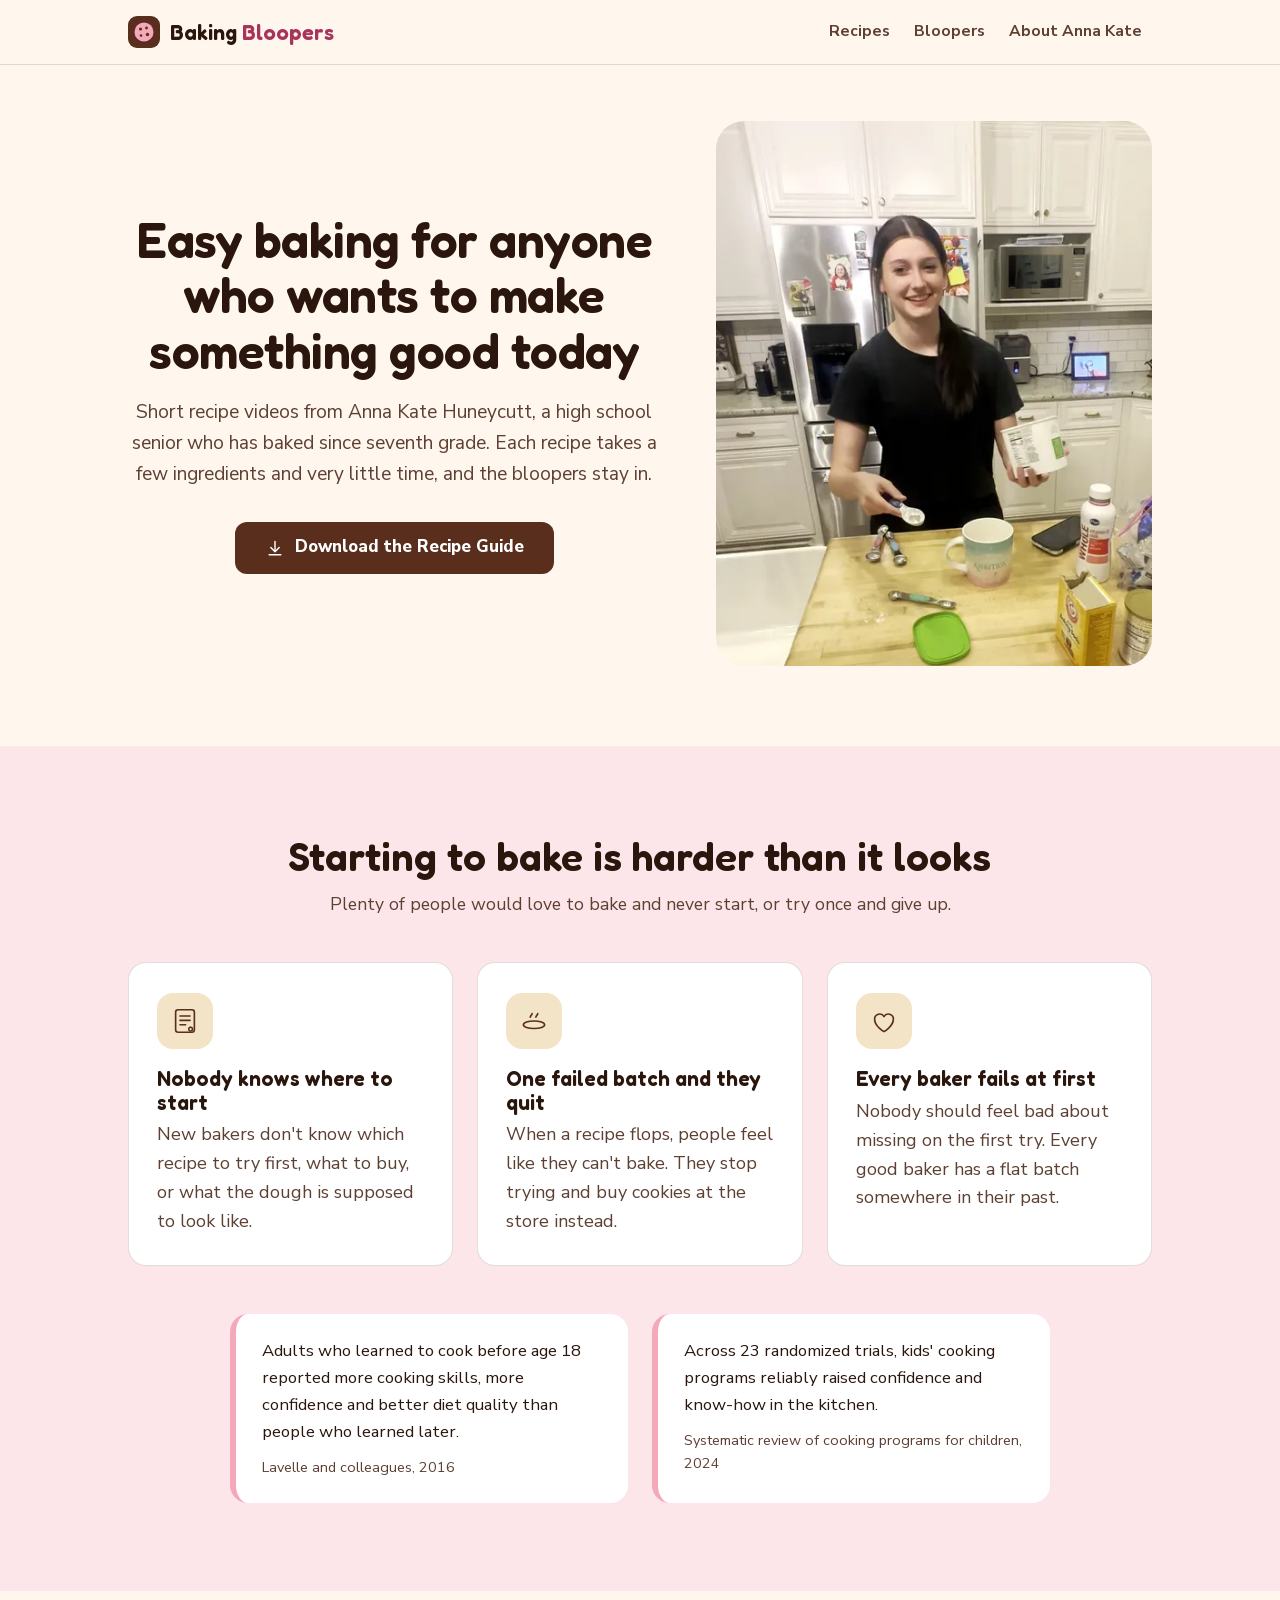
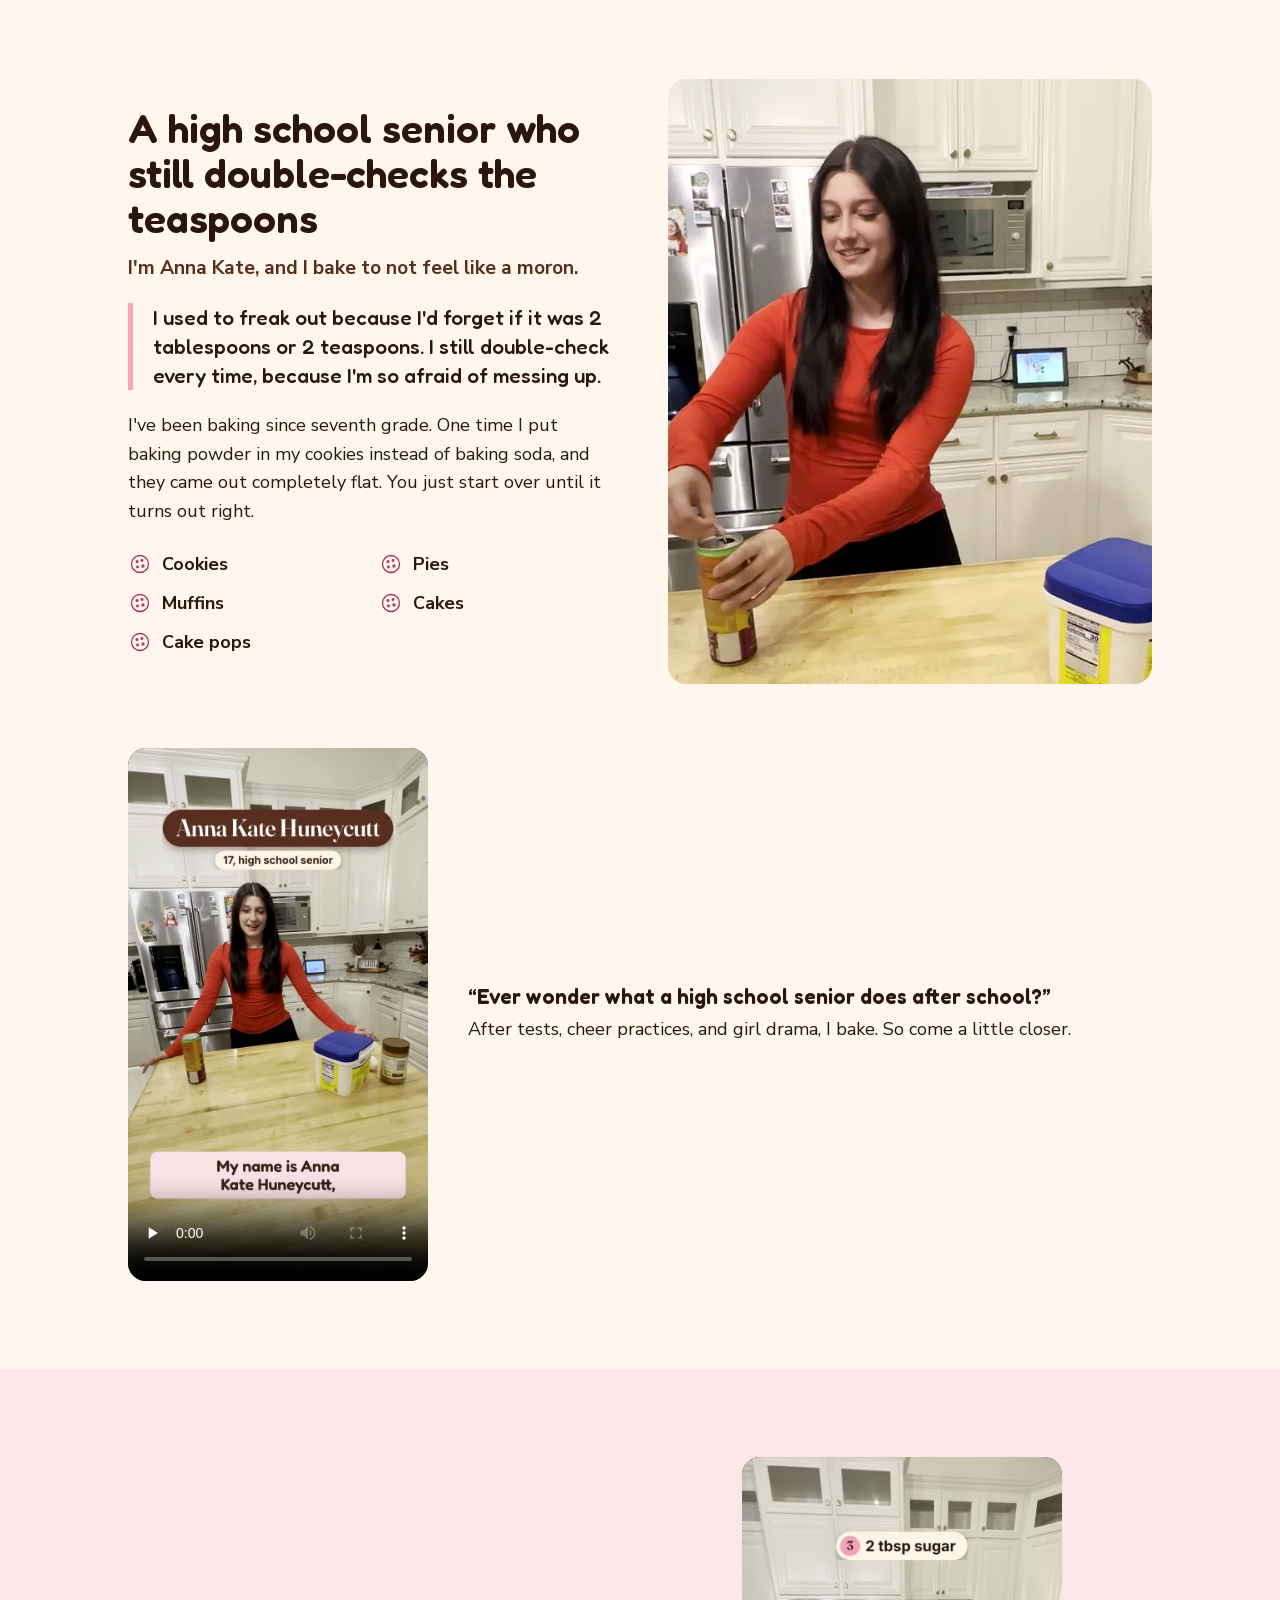
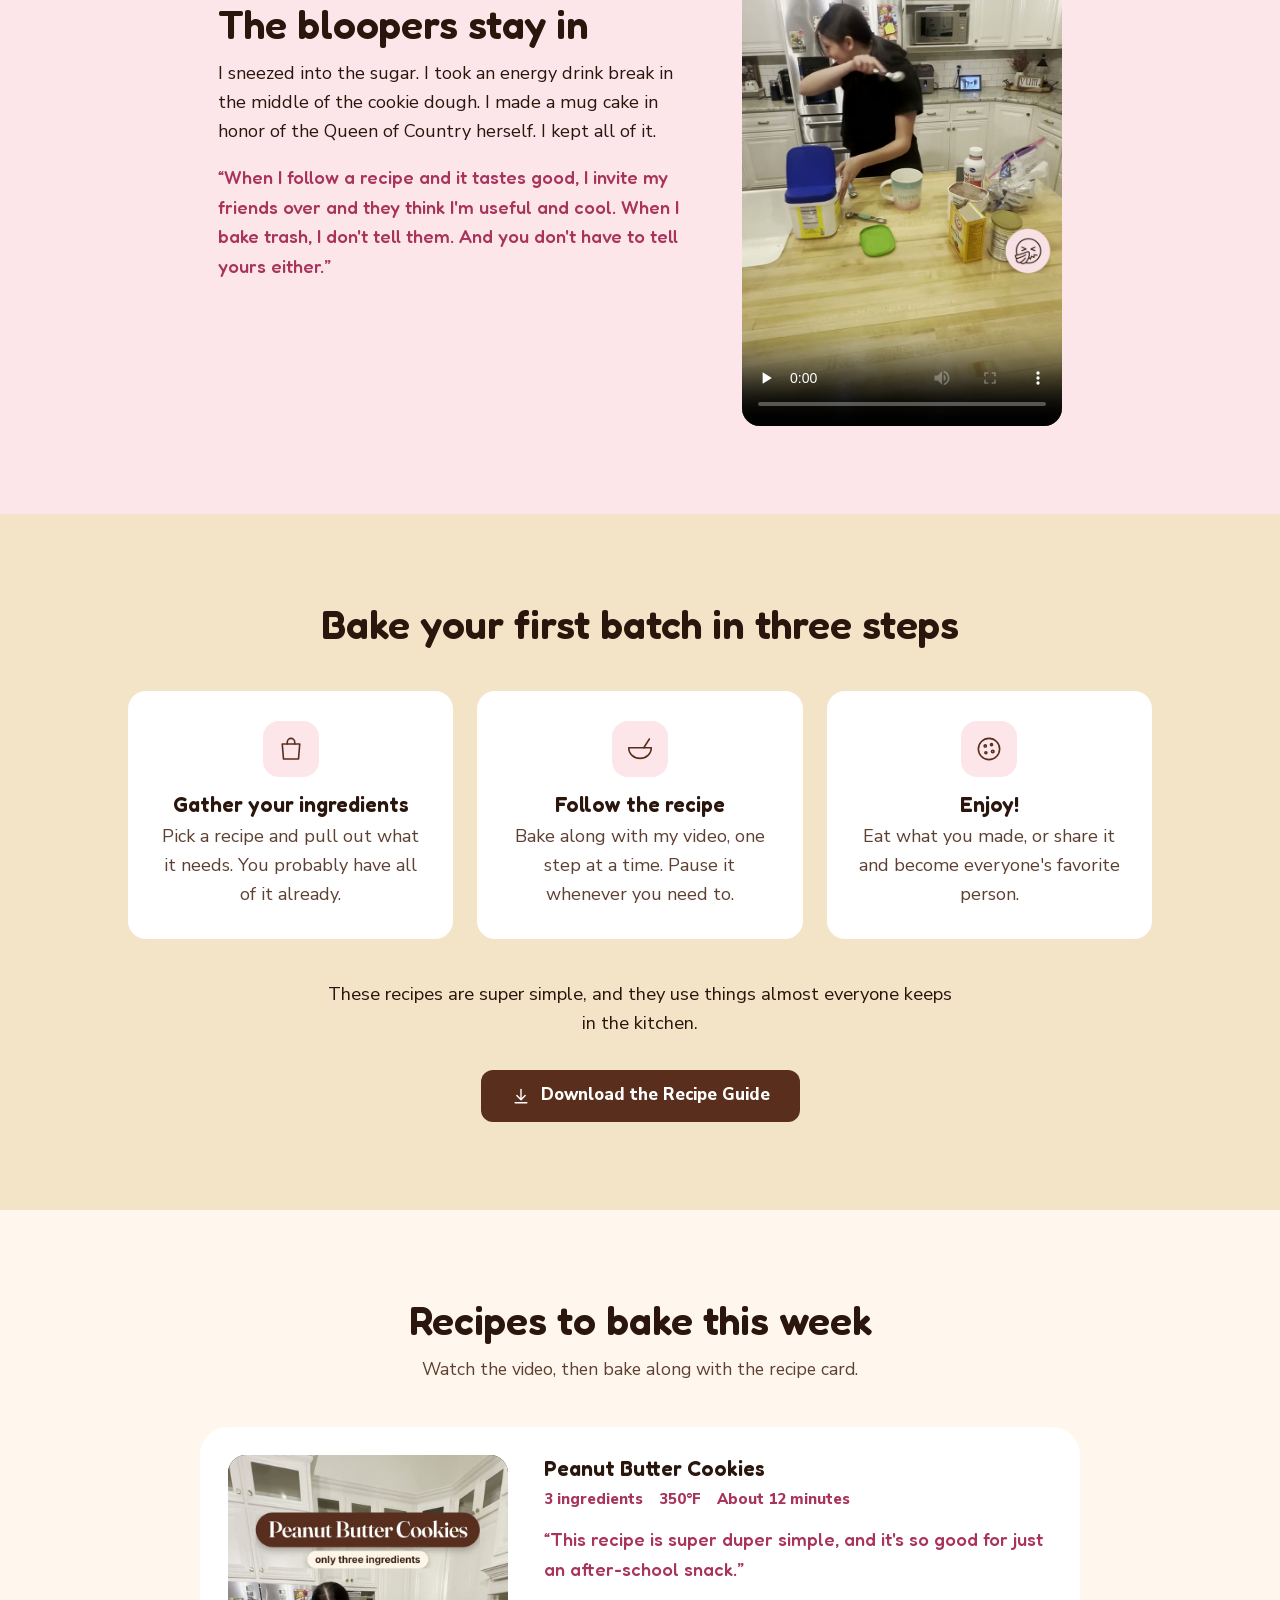
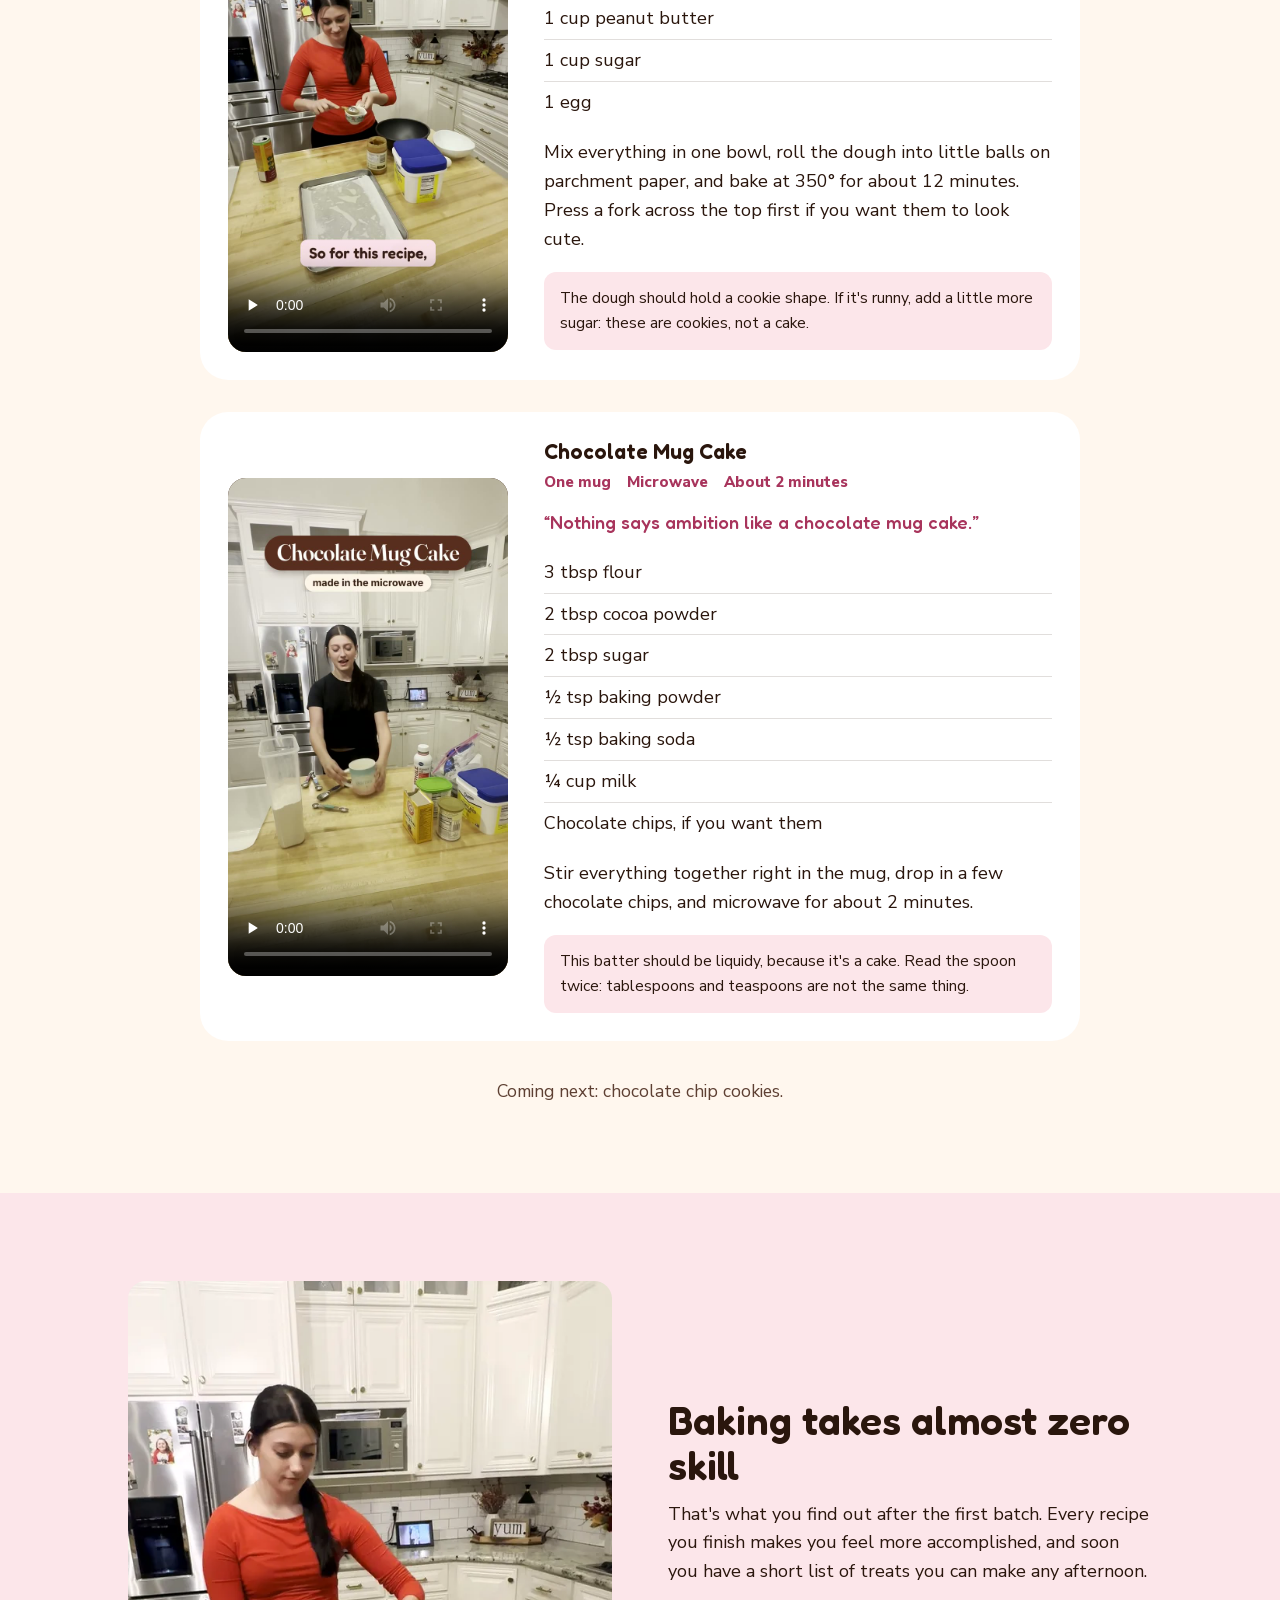
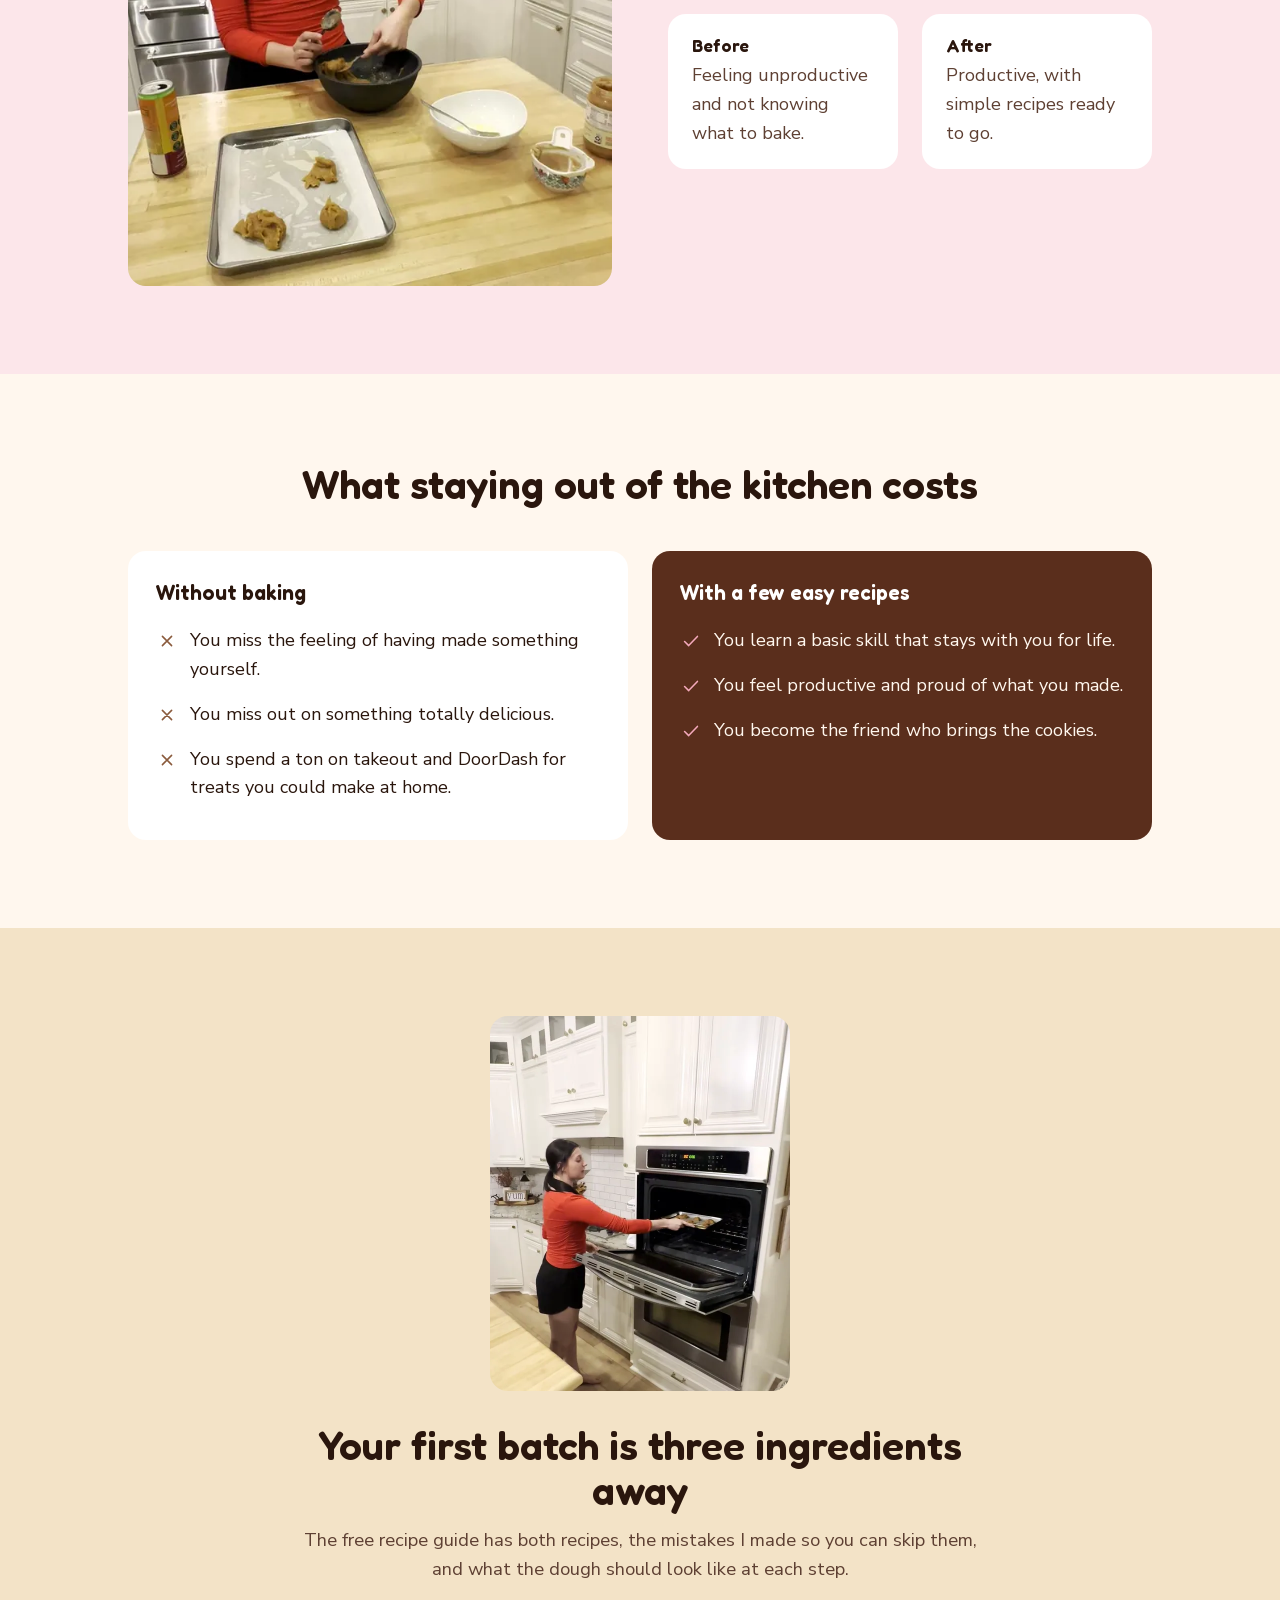
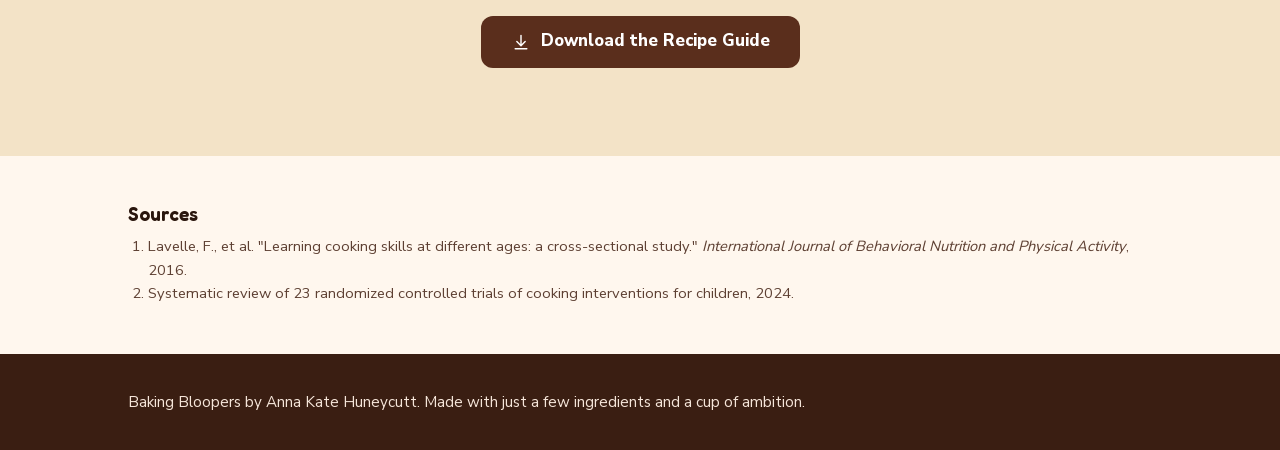
==== commit 48f4e0b5: "First person: her guide line and blooper section, with the Video Guidelines lines as her quotes Co-A" ====
--- a/index.html
+++ b/index.html
@@ -94,7 +94,7 @@
   <div class="wrap split">
     <div>
       <h2>A high school senior who still double-checks the teaspoons</h2>
-      <p class="name-line">I'm Anna Kate, and I know the panic of a recipe you're scared to mess up.</p>
+      <p class="name-line">I'm Anna Kate, and I bake to not feel like a moron.</p>
       <p class="quote">I used to freak out because I'd forget if it was 2 tablespoons or 2 teaspoons. I still double-check every time, because I'm so afraid of messing up.</p>
       <p>I've been baking since seventh grade. One time I put baking powder in my cookies instead of baking soda, and they came out completely flat. You just start over until it turns out right.</p>
       <ul class="made" aria-label="Things Anna Kate has baked"><li><svg viewBox="0 0 48 48" fill="none" stroke="currentColor" stroke-width="2.6" stroke-linecap="round" stroke-linejoin="round" aria-hidden="true"><circle cx="24" cy="24" r="17"/><circle cx="18" cy="19" r="1.8"/><circle cx="28" cy="17" r="1.6"/><circle cx="30" cy="28" r="2"/><circle cx="19" cy="30" r="1.6"/></svg>Cookies</li><li><svg viewBox="0 0 48 48" fill="none" stroke="currentColor" stroke-width="2.6" stroke-linecap="round" stroke-linejoin="round" aria-hidden="true"><circle cx="24" cy="24" r="17"/><circle cx="18" cy="19" r="1.8"/><circle cx="28" cy="17" r="1.6"/><circle cx="30" cy="28" r="2"/><circle cx="19" cy="30" r="1.6"/></svg>Pies</li><li><svg viewBox="0 0 48 48" fill="none" stroke="currentColor" stroke-width="2.6" stroke-linecap="round" stroke-linejoin="round" aria-hidden="true"><circle cx="24" cy="24" r="17"/><circle cx="18" cy="19" r="1.8"/><circle cx="28" cy="17" r="1.6"/><circle cx="30" cy="28" r="2"/><circle cx="19" cy="30" r="1.6"/></svg>Muffins</li><li><svg viewBox="0 0 48 48" fill="none" stroke="currentColor" stroke-width="2.6" stroke-linecap="round" stroke-linejoin="round" aria-hidden="true"><circle cx="24" cy="24" r="17"/><circle cx="18" cy="19" r="1.8"/><circle cx="28" cy="17" r="1.6"/><circle cx="30" cy="28" r="2"/><circle cx="19" cy="30" r="1.6"/></svg>Cakes</li><li><svg viewBox="0 0 48 48" fill="none" stroke="currentColor" stroke-width="2.6" stroke-linecap="round" stroke-linejoin="round" aria-hidden="true"><circle cx="24" cy="24" r="17"/><circle cx="18" cy="19" r="1.8"/><circle cx="28" cy="17" r="1.6"/><circle cx="30" cy="28" r="2"/><circle cx="19" cy="30" r="1.6"/></svg>Cake pops</li></ul>
@@ -114,9 +114,8 @@
   <div class="wrap intro-video flip">
     <div>
       <h2>The bloopers stay in</h2>
-      <p>A sneeze into the sugar. An energy drink break in the middle of the cookie dough. A mug cake made in honor of the Queen of Country herself.</p>
-      <p>Every baker messes up. Anna Kate keeps the camera rolling, so nobody watching has to feel bad about their own flat batch.</p>
-      <p class="says">&ldquo;So as we pretend that I didn't just sneeze&hellip;&rdquo;</p>
+      <p>I sneezed into the sugar. I took an energy drink break in the middle of the cookie dough. I made a mug cake in honor of the Queen of Country herself. I kept all of it.</p>
+      <p class="says">&ldquo;When I follow a recipe and it tastes good, I invite my friends over and they think I'm useful and cool. When I bake trash, I don't tell them. And you don't have to tell yours either.&rdquo;</p>
     </div>
     <figure class="video"><video controls playsinline preload="none" width="720" height="1280" poster="images/poster-bloopers.jpg" aria-label="Baking Bloopers: Anna Kate's blooper reel"><source src="videos/bloopers.mp4" type="video/mp4"></video></figure>
   </div>
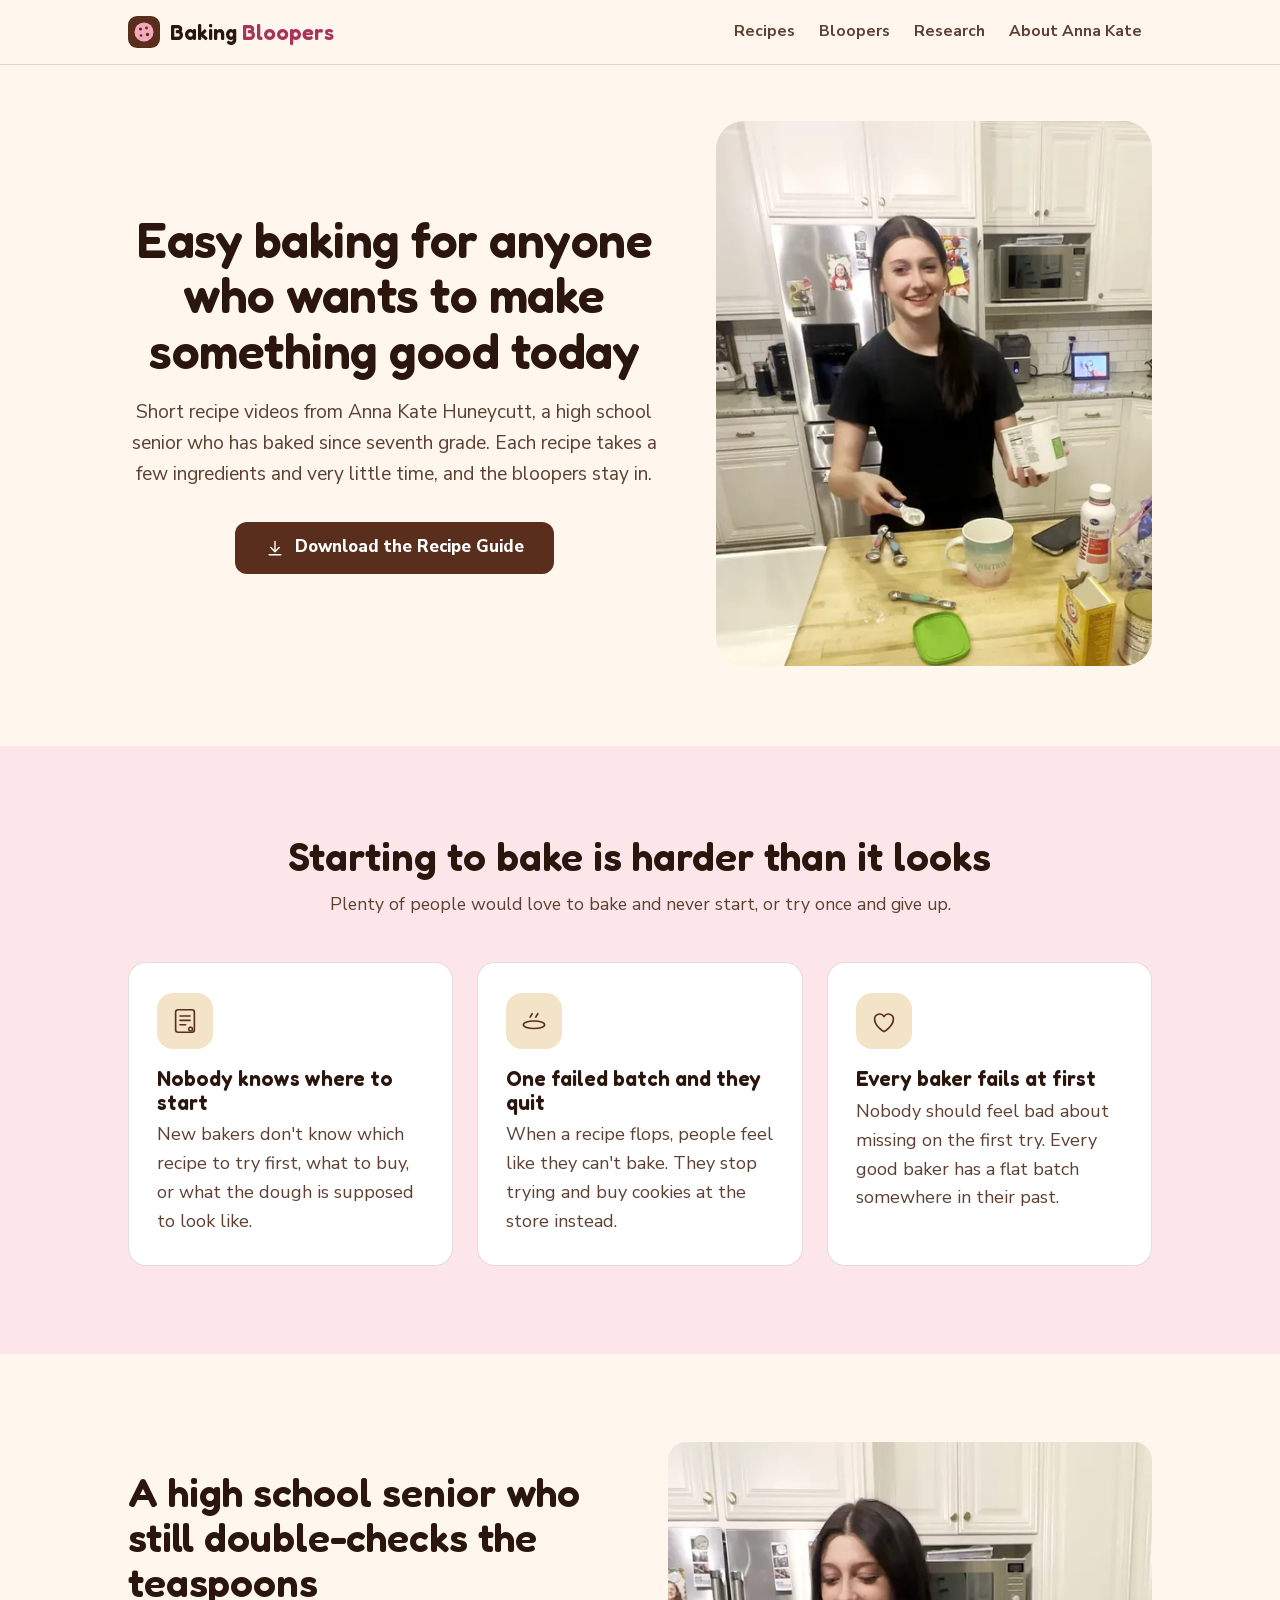
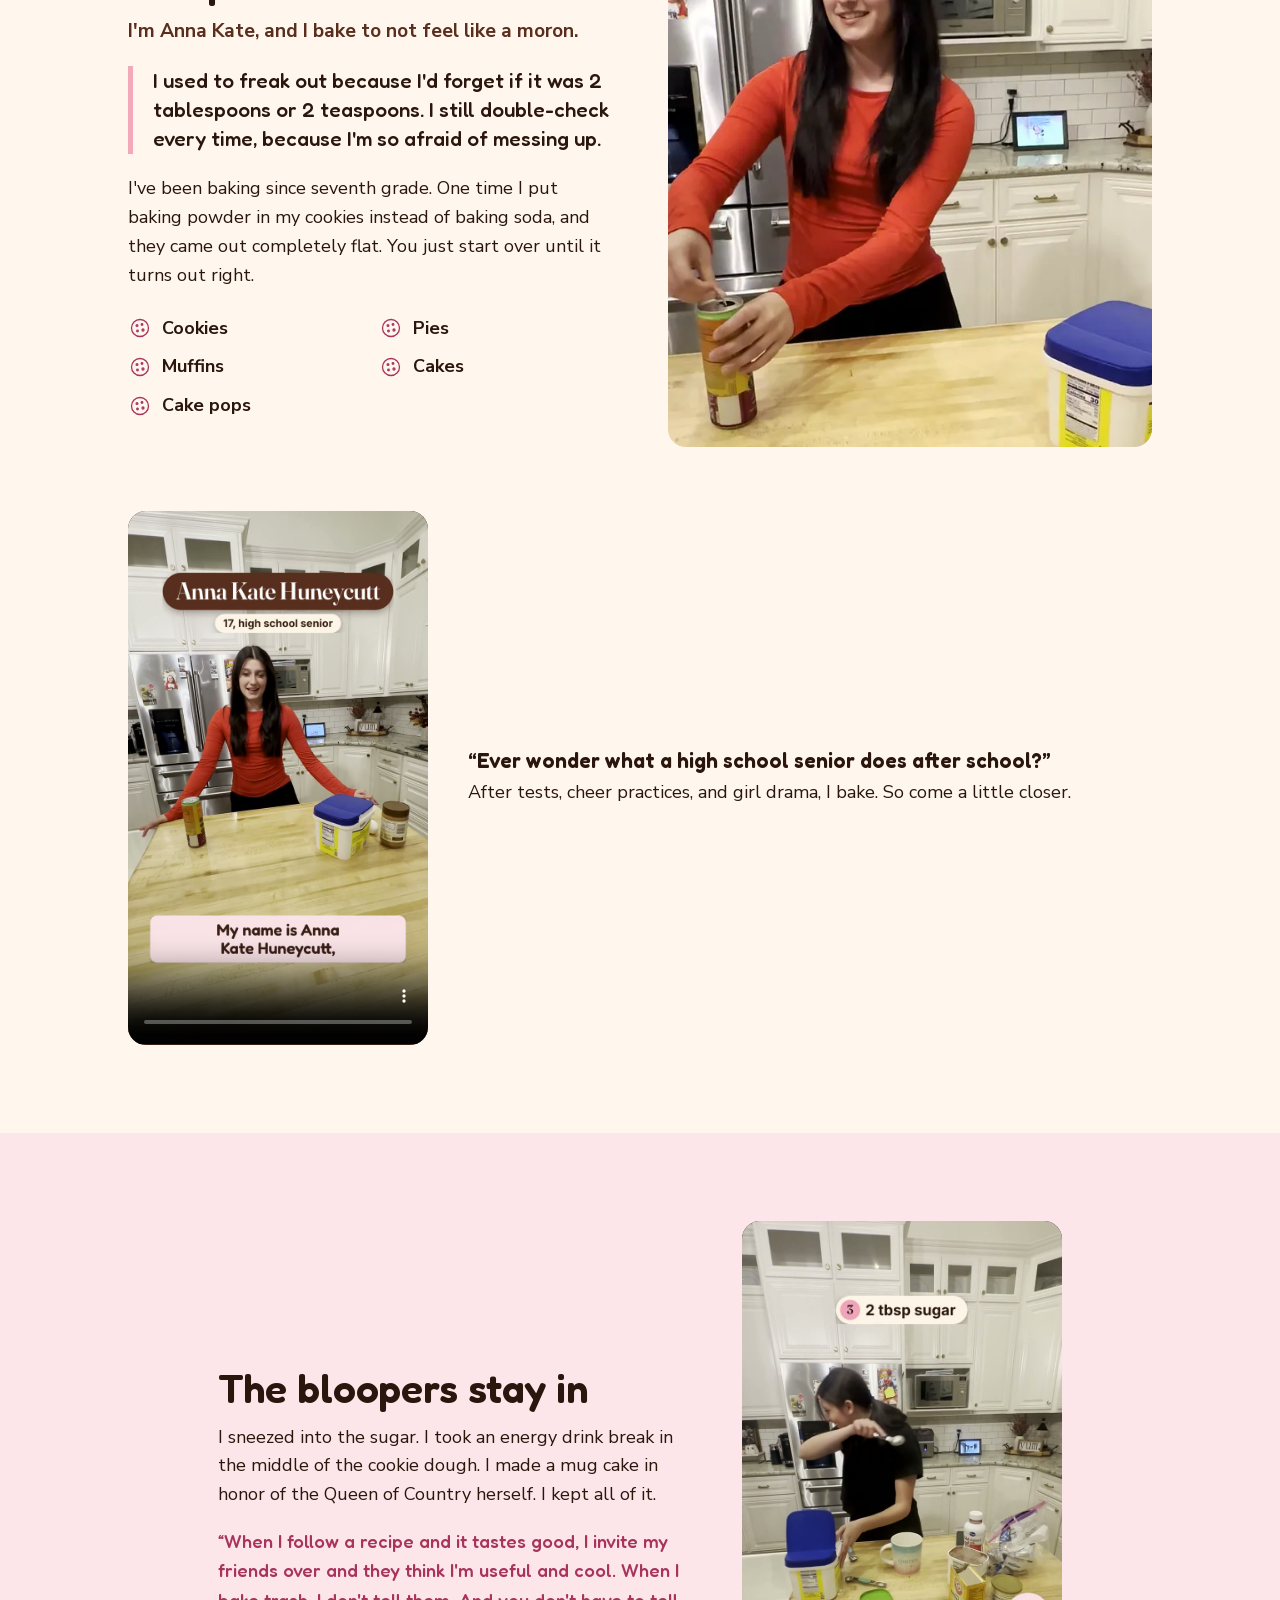
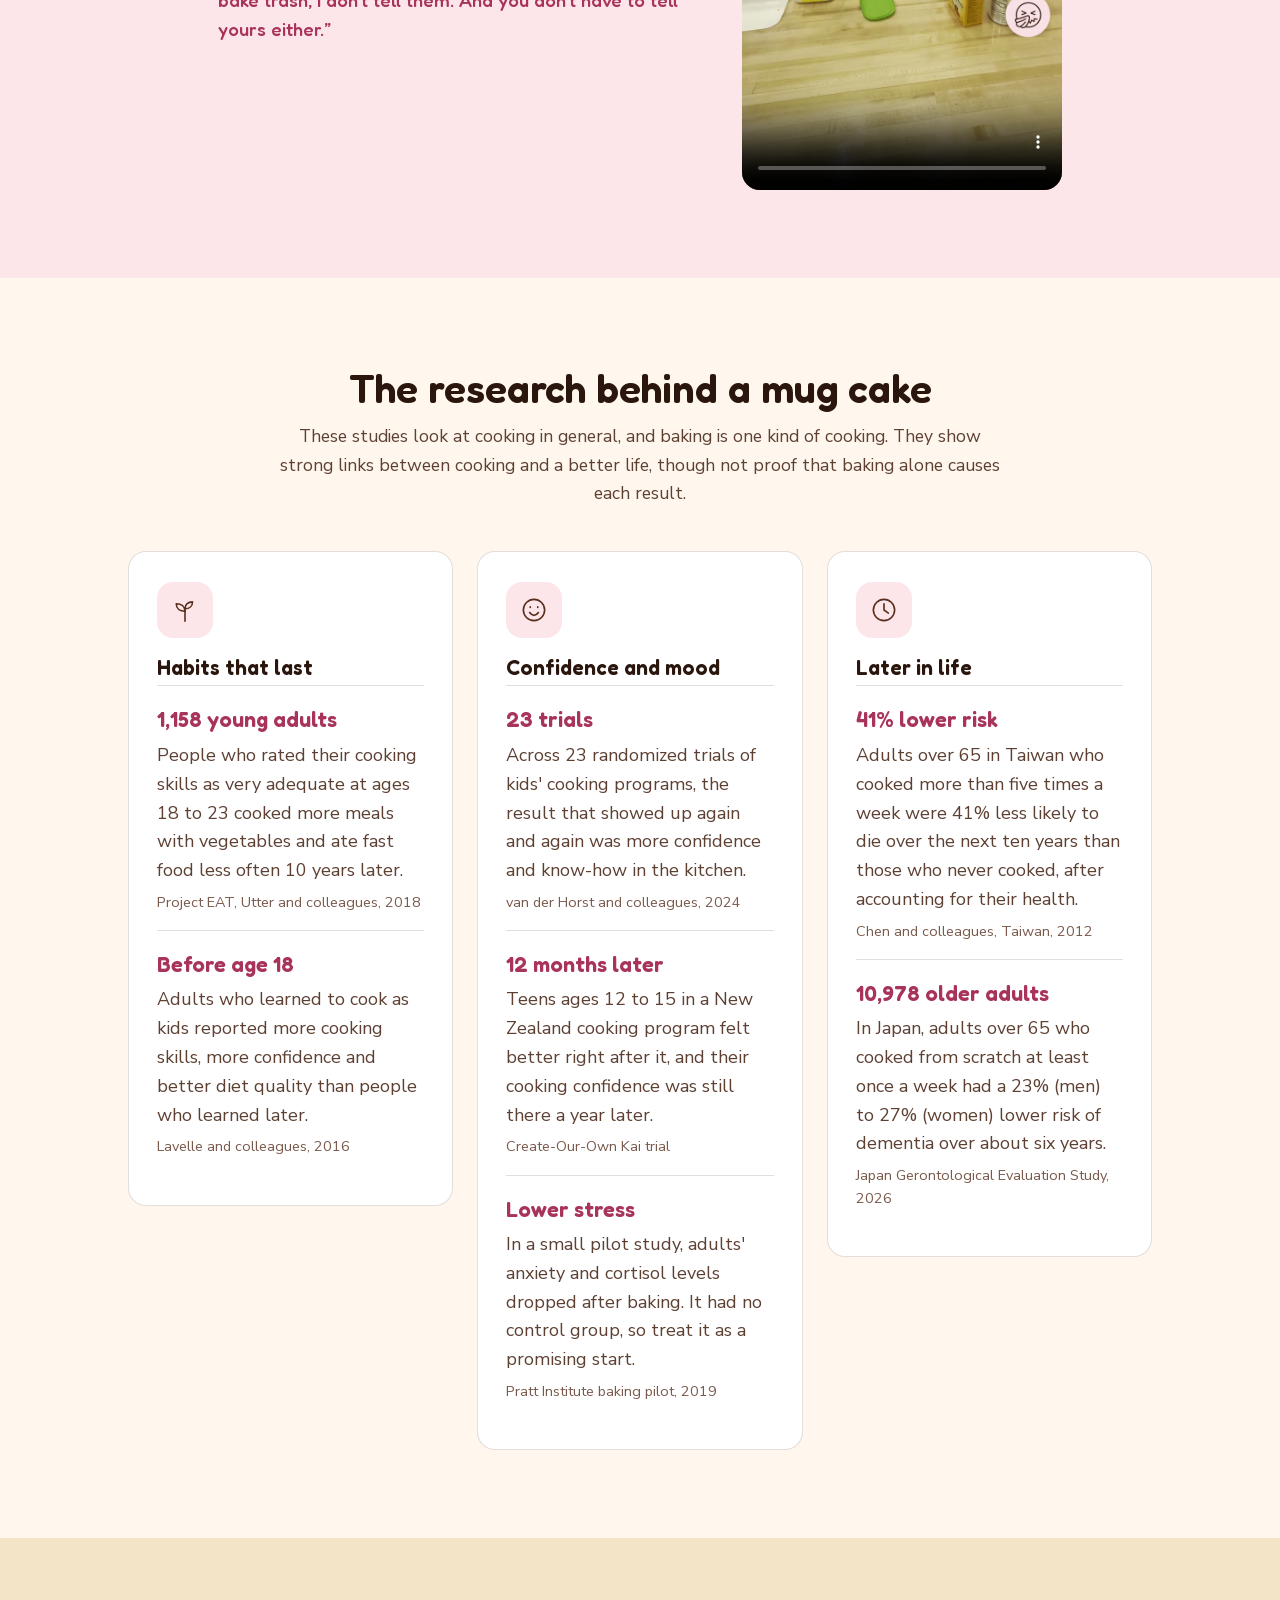
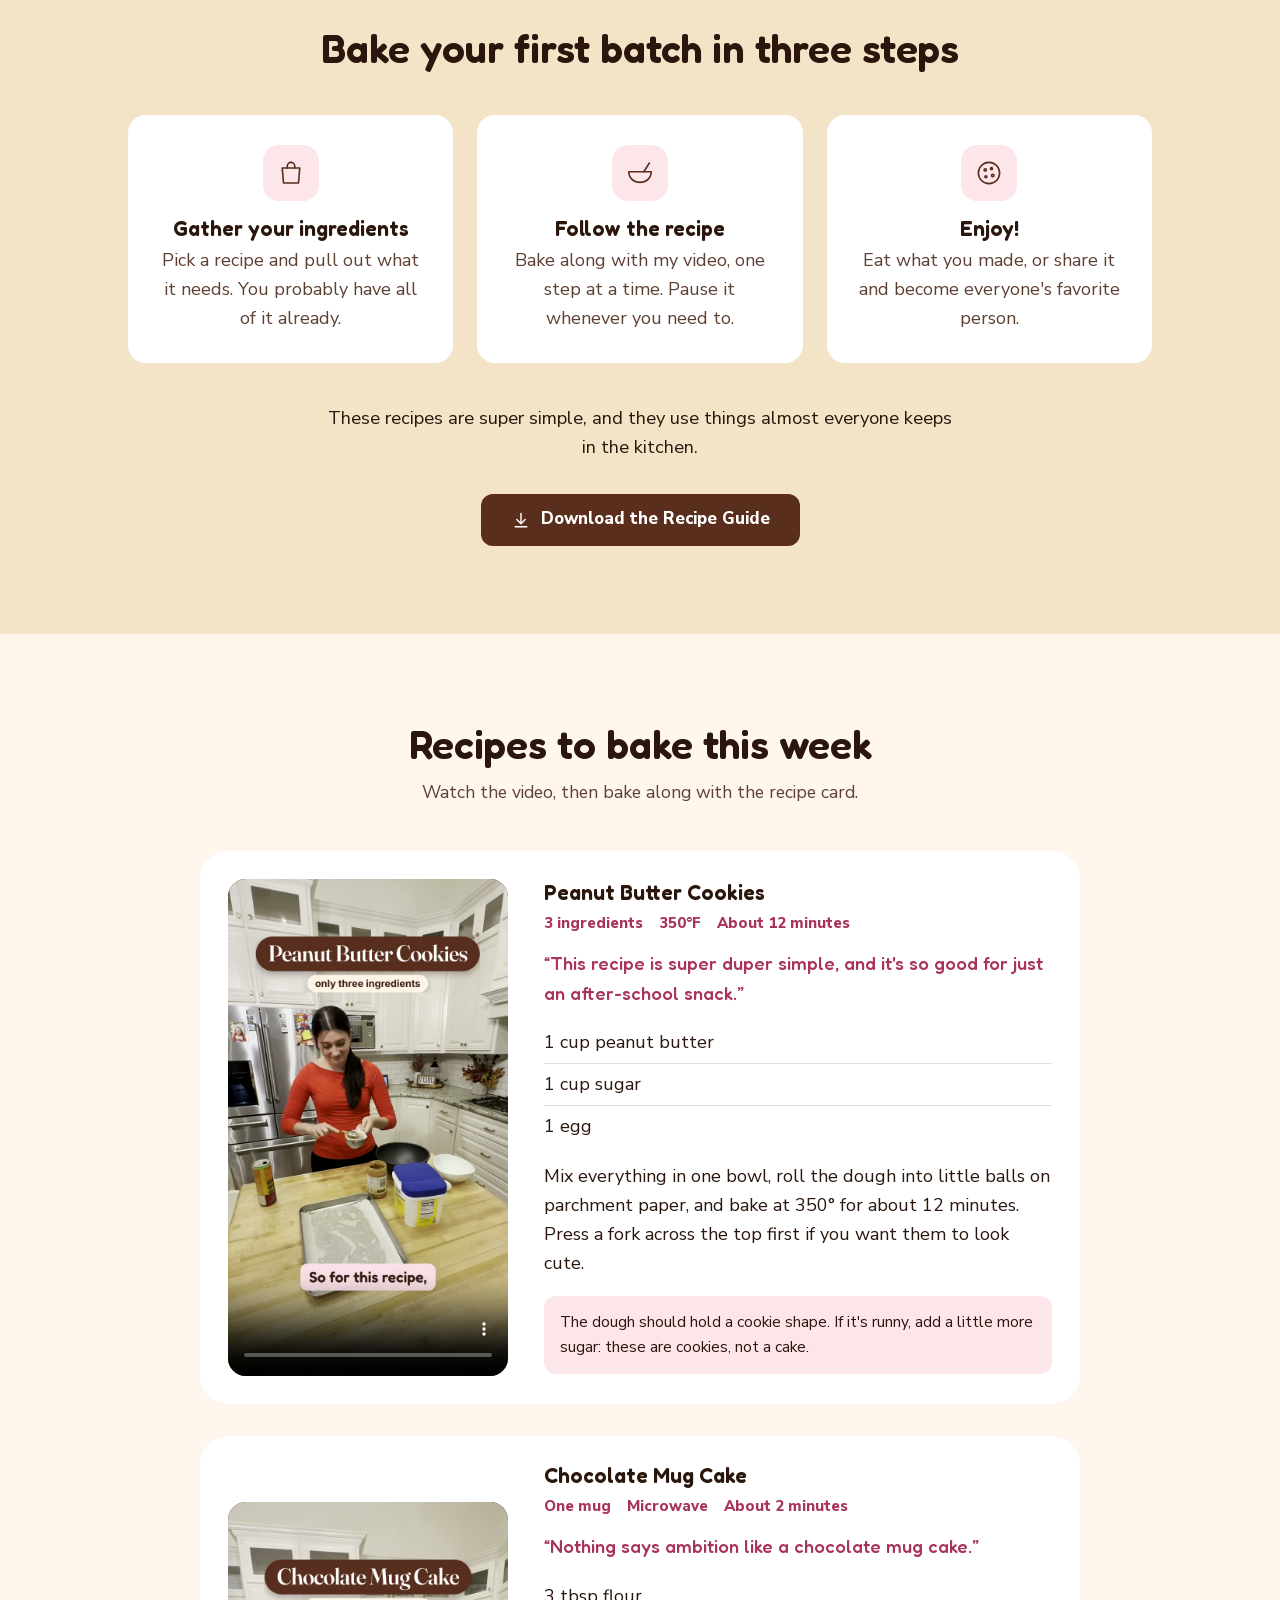
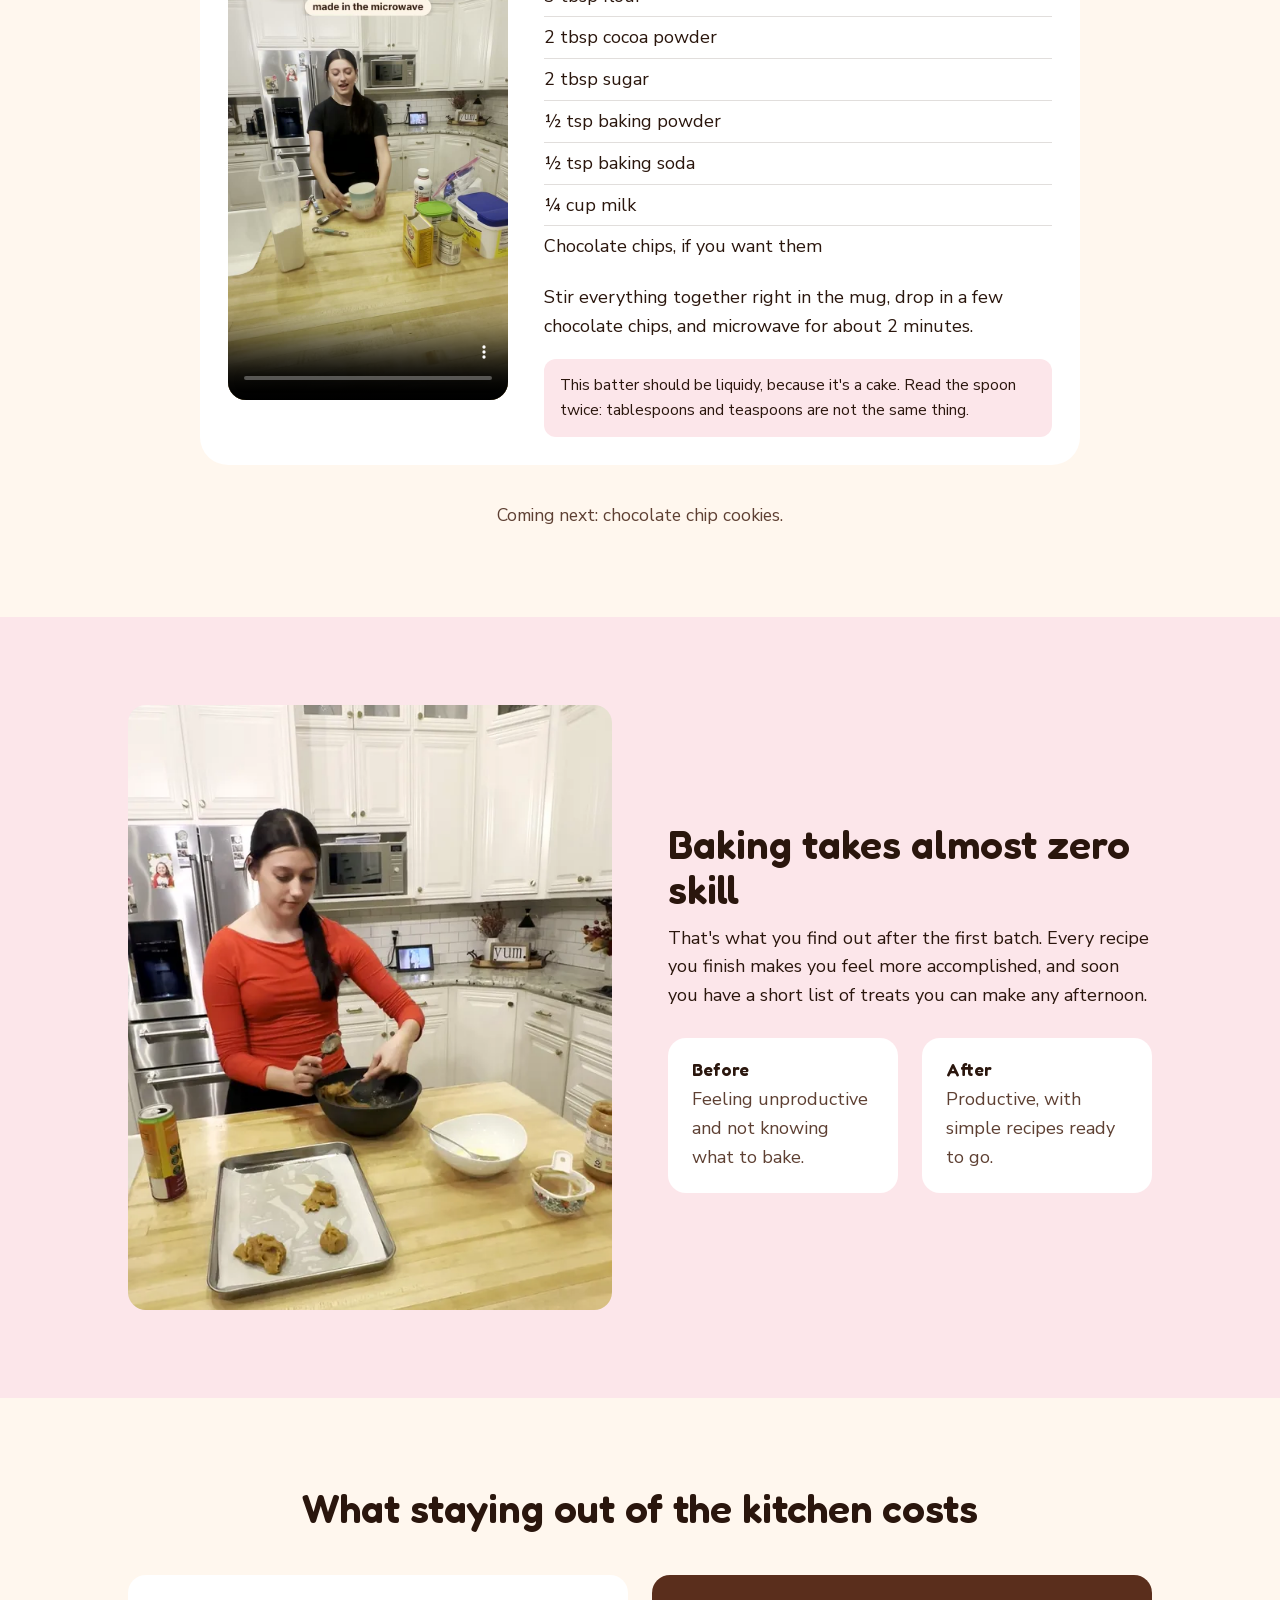
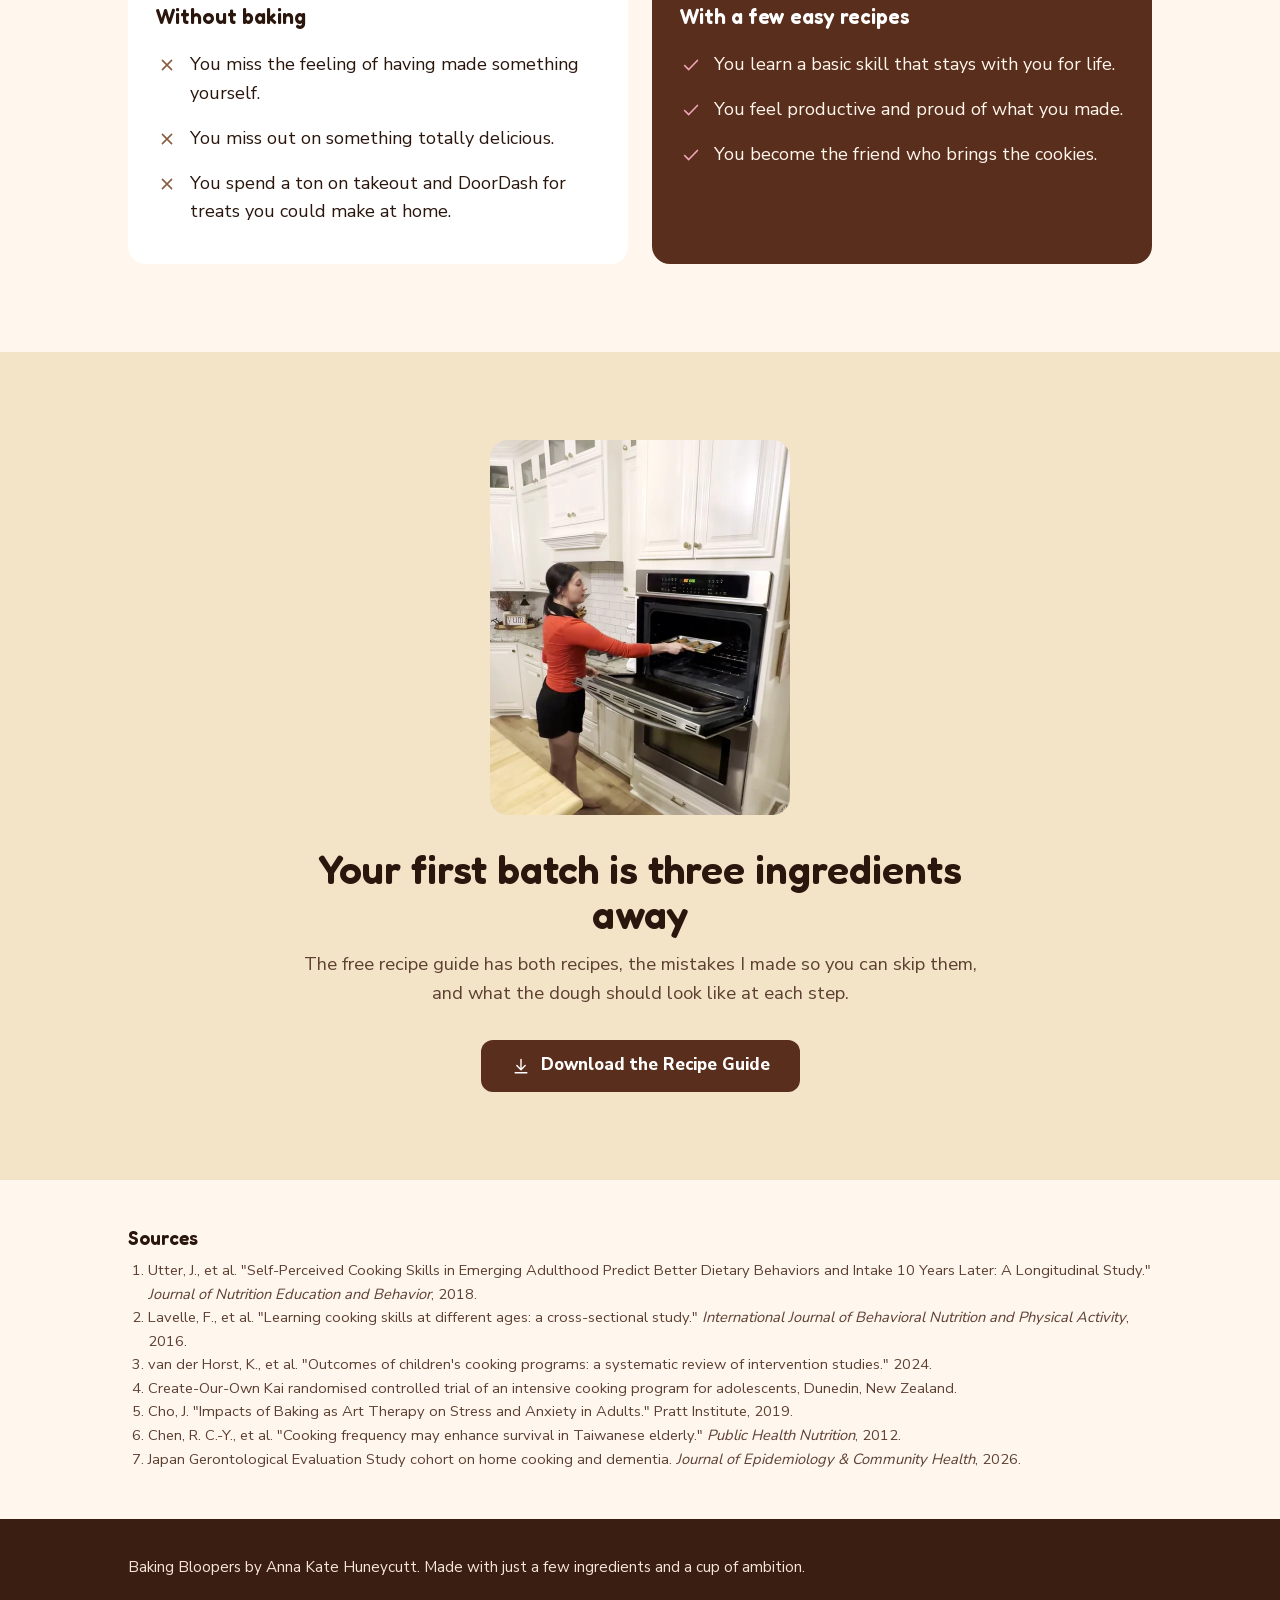
==== commit c29482ef: "Add research section with all seven findings from her Research tab, citations checked Co-Authored-By" ====
--- a/index.html
+++ b/index.html
@@ -22,7 +22,7 @@
 <link rel="preload" as="image" type="image/webp" href="images/hero-800.webp" imagesrcset="images/hero-480.webp 480w, images/hero-640.webp 640w, images/hero-800.webp 800w, images/hero-1000.webp 1000w" imagesizes="(max-width: 620px) calc(100vw - 40px), (max-width: 900px) 520px, 460px" fetchpriority="high">
 <link rel="preload" href="fonts/fredoka.woff2" as="font" type="font/woff2" crossorigin>
 <link rel="preload" href="fonts/nunito-sans.woff2" as="font" type="font/woff2" crossorigin>
-<style>@font-face{font-family:'Fredoka';font-style:normal;font-weight:500 700;font-display:swap;src:url(fonts/fredoka.woff2) format('woff2')}@font-face{font-family:'Nunito Sans';font-style:normal;font-weight:400 800;font-display:swap;src:url(fonts/nunito-sans.woff2) format('woff2')}:root{--bg:#FFF7EE;--bg-pink:#FCE6EA;--bg-wood:#F3E3C7;--card:#FFFFFF;--ink:#2A160D;--ink-soft:#5E4033;--choc:#5A2E1C;--choc-dk:#3A1E12;--pink:#F4A9BB;--pink-dk:#A8345C;--line:rgba(42,22,13,0.14);--radius:18px;--radius-lg:28px;--wrap:1080px;--flow-tight:0.3em}*{box-sizing:border-box}html{scroll-behavior:smooth;scroll-padding-top:76px}@media (prefers-reduced-motion:reduce){html{scroll-behavior:auto}*{animation-duration:0.001ms !important;transition-duration:0.001ms !important}}body{margin:0;background:var(--bg);color:var(--ink);font-family:'Nunito Sans',ui-sans-serif,system-ui,-apple-system,'Segoe UI',sans-serif;font-size:18px;line-height:1.6;-webkit-font-smoothing:antialiased}h1,h2,h3{font-family:'Fredoka',ui-rounded,'Nunito Sans',sans-serif;font-weight:600;line-height:1.12;margin:0 0 var(--flow-tight);color:var(--ink)}h1{font-size:clamp(2.1rem,4.6vw,3.1rem);letter-spacing:-0.01em}h2{font-size:clamp(1.75rem,3.6vw,2.5rem)}h3{font-size:1.3rem}p{margin:0 0 1em}p:last-child{margin-bottom:0}img{max-width:100%;height:auto;display:block}a{color:inherit}.wrap{max-width:var(--wrap);margin:0 auto;padding:0 28px}section{padding:88px 0}.band{background:var(--bg-pink)}.wood{background:var(--bg-wood)}.center{text-align:center}.section-head{max-width:720px;margin:0 auto 44px}.section-head p{color:var(--ink-soft);font-size:1.1rem}.skip{position:absolute;left:-9999px;top:10px;background:var(--card);padding:12px 18px;border-radius:12px;z-index:100;font-weight:700;border:2px solid var(--choc)}.skip:focus{left:16px}a:focus-visible,button:focus-visible,video:focus-visible{outline:3px solid var(--pink-dk);outline-offset:3px}nav.site{position:sticky;top:0;z-index:20;background:rgba(255,247,238,0.96);border-bottom:1px solid var(--line)}nav.site .wrap{display:flex;align-items:center;justify-content:space-between;gap:16px;padding-top:10px;padding-bottom:10px}.wordmark{display:inline-flex;align-items:center;gap:10px;font-family:'Fredoka',sans-serif;font-weight:600;font-size:1.35rem;color:var(--ink);text-decoration:none;min-height:44px;white-space:nowrap}.wordmark .mark{width:32px;height:32px;flex:none}.wordmark .last{color:var(--pink-dk)}nav.site ul{list-style:none;display:flex;gap:4px;margin:0;padding:0;font-weight:700;font-size:0.98rem}nav.site ul a{display:inline-flex;align-items:center;min-height:44px;padding:0 10px;text-decoration:none;color:var(--ink-soft);white-space:nowrap;transition:color .15s ease}nav.site ul a:hover{color:var(--pink-dk)}.btn{display:inline-flex;align-items:center;justify-content:center;gap:10px;min-height:52px;background:var(--choc);color:#FFF;text-decoration:none;font-weight:800;font-size:1.05rem;padding:12px 30px;border-radius:12px;transition:background-color .18s ease}.btn:hover{background:var(--pink-dk)}.btn svg{width:20px;height:20px}.btn-row{display:flex;flex-wrap:wrap;gap:14px;justify-content:center;margin-top:32px}.btn-note{margin-top:12px;font-size:0.95rem;color:var(--ink-soft)}.hero{padding:56px 0 80px}.hero .wrap{display:grid;grid-template-columns:1.1fr 0.9fr;gap:56px;align-items:center}.hero .lede{font-size:1.2rem;color:var(--ink-soft);margin-top:18px}.hero-text{text-align:center}.hero-photo{margin:0}.hero-photo img{border-radius:var(--radius-lg);width:100%}.cards{display:grid;grid-template-columns:repeat(3,1fr);gap:24px}.card{background:var(--card);border-radius:var(--radius);padding:30px 28px;border:1px solid var(--line)}.icon{width:56px;height:56px;border-radius:16px;background:var(--bg-pink);color:var(--choc);display:grid;place-items:center;margin-bottom:18px}.band .icon{background:var(--bg-wood)}.icon svg{width:30px;height:30px}.card p{color:var(--ink-soft)}.research{max-width:820px;margin:48px auto 0;display:grid;grid-template-columns:1fr 1fr;gap:24px}.research figure{margin:0;background:var(--card);border-radius:var(--radius);padding:24px 26px;border-left:6px solid var(--pink)}.research blockquote{margin:0 0 10px;font-size:1.05rem}.research figcaption{font-size:0.9rem;color:var(--ink-soft)}.punch{text-align:center;font-family:'Fredoka',sans-serif;font-weight:500;font-size:1.45rem;max-width:720px;margin:48px auto 0;color:var(--choc)}.split{display:grid;grid-template-columns:1fr 1fr;gap:56px;align-items:center}.photo{margin:0}.photo img{border-radius:var(--radius);width:100%}.name-line{font-size:1.2rem;font-weight:700;color:var(--choc)}.quote{font-family:'Fredoka',sans-serif;font-weight:500;font-size:1.3rem;line-height:1.4;margin:0 0 1em;padding-left:20px;border-left:5px solid var(--pink);color:var(--ink)}.made{list-style:none;padding:0;margin:24px 0 0;display:grid;grid-template-columns:repeat(auto-fill,minmax(150px,1fr));gap:10px 18px}.made li{display:flex;align-items:center;gap:10px;font-weight:700}.made svg{width:24px;height:24px;color:var(--pink-dk);flex:none}.intro-video{margin-top:64px;display:grid;grid-template-columns:300px 1fr;gap:40px;align-items:center}#bloopers .intro-video{margin-top:0;grid-template-columns:1fr 320px;gap:56px;max-width:900px}.says{font-family:'Fredoka',sans-serif;font-weight:500;font-size:1.15rem;color:var(--pink-dk);margin-bottom:14px}.video{margin:0}.video video{width:100%;height:auto;aspect-ratio:9 / 16;border-radius:var(--radius);background:var(--choc-dk);display:block}.steps{list-style:none;padding:0;margin:0;display:grid;grid-template-columns:repeat(3,1fr);gap:24px}.steps li{background:var(--card);border-radius:var(--radius);padding:30px 28px;text-align:center}.steps .icon{margin:0 auto 16px}.steps p{color:var(--ink-soft)}.promise{text-align:center;font-size:1.15rem;max-width:640px;margin:40px auto 0}.recipes{display:grid;grid-template-columns:1fr;gap:32px;max-width:880px;margin:0 auto}.recipe{background:var(--card);border-radius:var(--radius-lg);padding:28px;display:grid;grid-template-columns:280px 1fr;gap:36px;align-items:center}.recipe .meta{display:flex;flex-wrap:wrap;gap:6px 16px;color:var(--pink-dk);font-weight:800;font-size:0.95rem;margin-bottom:14px}.recipe ul{list-style:none;padding:0;margin:0 0 16px}.recipe ul li{padding:6px 0;border-bottom:1px solid var(--line)}.recipe ul li:last-child{border-bottom:0}.tip{background:var(--bg-pink);border-radius:12px;padding:14px 16px;font-size:0.98rem}.next{text-align:center;margin-top:36px;color:var(--ink-soft);font-size:1.1rem}.before-after{display:grid;grid-template-columns:1fr 1fr;gap:24px;margin-top:28px}.before-after div{background:var(--card);border-radius:var(--radius);padding:22px 24px}.before-after h3{font-size:1.1rem}.before-after p{color:var(--ink-soft)}.stakes{display:grid;grid-template-columns:1fr 1fr;gap:24px}.stake{background:var(--card);border-radius:var(--radius);padding:30px 28px}.outcomes{list-style:none;padding:0;margin:14px 0 0}.outcomes li{display:flex;gap:12px;align-items:flex-start;padding:8px 0}.outcomes svg{width:22px;height:22px;flex:none;margin-top:4px}.stake .x svg{color:#8A5A3C}.stake.good{background:var(--choc);color:#FFF7EE}.stake.good h3{color:#FFF}.stake.good svg{color:var(--pink)}.closing{text-align:center}.closing .wrap{max-width:760px}.closing p{font-size:1.15rem;color:var(--ink-soft)}.refs{padding:48px 0;font-size:0.92rem;color:var(--ink-soft)}.refs h2{font-size:1.2rem}.refs ol{margin:10px 0 0;padding-left:20px}footer{background:var(--choc-dk);color:#F6E6DA;padding:36px 0;font-size:0.95rem}footer p{margin:0}.reveal{opacity:0;transform:translateY(14px);transition:opacity .5s ease,transform .5s ease}.reveal.in{opacity:1;transform:none}@media (max-width:900px){.hero .wrap,.split,.intro-video{grid-template-columns:1fr;gap:32px}.hero-photo{order:-1;max-width:520px}.cards,.steps,.recipes,.stakes,.research,.before-after{grid-template-columns:1fr}.intro-video .video{max-width:300px;margin:0 auto}#bloopers .intro-video{grid-template-columns:1fr}}@media (max-width:620px){.wrap{padding:0 20px}section{padding:64px 0}.hero{padding:24px 0 56px}.recipe{grid-template-columns:1fr;padding:22px}.recipe .video{max-width:280px;margin:0 auto;width:100%}nav.site ul .x{display:none}.wordmark{font-size:1.2rem}}</style>
+<style>@font-face{font-family:'Fredoka';font-style:normal;font-weight:500 700;font-display:swap;src:url(fonts/fredoka.woff2) format('woff2')}@font-face{font-family:'Nunito Sans';font-style:normal;font-weight:400 800;font-display:swap;src:url(fonts/nunito-sans.woff2) format('woff2')}:root{--bg:#FFF7EE;--bg-pink:#FCE6EA;--bg-wood:#F3E3C7;--card:#FFFFFF;--ink:#2A160D;--ink-soft:#5E4033;--choc:#5A2E1C;--choc-dk:#3A1E12;--pink:#F4A9BB;--pink-dk:#A8345C;--line:rgba(42,22,13,0.14);--radius:18px;--radius-lg:28px;--wrap:1080px;--flow-tight:0.3em}*{box-sizing:border-box}html{scroll-behavior:smooth;scroll-padding-top:76px}@media (prefers-reduced-motion:reduce){html{scroll-behavior:auto}*{animation-duration:0.001ms !important;transition-duration:0.001ms !important}}body{margin:0;background:var(--bg);color:var(--ink);font-family:'Nunito Sans',ui-sans-serif,system-ui,-apple-system,'Segoe UI',sans-serif;font-size:18px;line-height:1.6;-webkit-font-smoothing:antialiased}h1,h2,h3{font-family:'Fredoka',ui-rounded,'Nunito Sans',sans-serif;font-weight:600;line-height:1.12;margin:0 0 var(--flow-tight);color:var(--ink)}h1{font-size:clamp(2.1rem,4.6vw,3.1rem);letter-spacing:-0.01em}h2{font-size:clamp(1.75rem,3.6vw,2.5rem)}h3{font-size:1.3rem}p{margin:0 0 1em}p:last-child{margin-bottom:0}img{max-width:100%;height:auto;display:block}a{color:inherit}.wrap{max-width:var(--wrap);margin:0 auto;padding:0 28px}section{padding:88px 0}.band{background:var(--bg-pink)}.wood{background:var(--bg-wood)}.center{text-align:center}.section-head{max-width:720px;margin:0 auto 44px}.section-head p{color:var(--ink-soft);font-size:1.1rem}.skip{position:absolute;left:-9999px;top:10px;background:var(--card);padding:12px 18px;border-radius:12px;z-index:100;font-weight:700;border:2px solid var(--choc)}.skip:focus{left:16px}a:focus-visible,button:focus-visible,video:focus-visible{outline:3px solid var(--pink-dk);outline-offset:3px}nav.site{position:sticky;top:0;z-index:20;background:rgba(255,247,238,0.96);border-bottom:1px solid var(--line)}nav.site .wrap{display:flex;align-items:center;justify-content:space-between;gap:16px;padding-top:10px;padding-bottom:10px}.wordmark{display:inline-flex;align-items:center;gap:10px;font-family:'Fredoka',sans-serif;font-weight:600;font-size:1.35rem;color:var(--ink);text-decoration:none;min-height:44px;white-space:nowrap}.wordmark .mark{width:32px;height:32px;flex:none}.wordmark .last{color:var(--pink-dk)}nav.site ul{list-style:none;display:flex;gap:4px;margin:0;padding:0;font-weight:700;font-size:0.98rem}nav.site ul a{display:inline-flex;align-items:center;min-height:44px;padding:0 10px;text-decoration:none;color:var(--ink-soft);white-space:nowrap;transition:color .15s ease}nav.site ul a:hover{color:var(--pink-dk)}.btn{display:inline-flex;align-items:center;justify-content:center;gap:10px;min-height:52px;background:var(--choc);color:#FFF;text-decoration:none;font-weight:800;font-size:1.05rem;padding:12px 30px;border-radius:12px;transition:background-color .18s ease}.btn:hover{background:var(--pink-dk)}.btn svg{width:20px;height:20px}.btn-row{display:flex;flex-wrap:wrap;gap:14px;justify-content:center;margin-top:32px}.btn-note{margin-top:12px;font-size:0.95rem;color:var(--ink-soft)}.hero{padding:56px 0 80px}.hero .wrap{display:grid;grid-template-columns:1.1fr 0.9fr;gap:56px;align-items:center}.hero .lede{font-size:1.2rem;color:var(--ink-soft);margin-top:18px}.hero-text{text-align:center}.hero-photo{margin:0}.hero-photo img{border-radius:var(--radius-lg);width:100%}.cards{display:grid;grid-template-columns:repeat(3,1fr);gap:24px}.card{background:var(--card);border-radius:var(--radius);padding:30px 28px;border:1px solid var(--line)}.icon{width:56px;height:56px;border-radius:16px;background:var(--bg-pink);color:var(--choc);display:grid;place-items:center;margin-bottom:18px}.band .icon{background:var(--bg-wood)}.icon svg{width:30px;height:30px}.card p{color:var(--ink-soft)}.research{max-width:820px;margin:48px auto 0;display:grid;grid-template-columns:1fr 1fr;gap:24px}.research figure{margin:0;background:var(--card);border-radius:var(--radius);padding:24px 26px;border-left:6px solid var(--pink)}.research blockquote{margin:0 0 10px;font-size:1.05rem}.research figcaption{font-size:0.9rem;color:var(--ink-soft)}.punch{text-align:center;font-family:'Fredoka',sans-serif;font-weight:500;font-size:1.45rem;max-width:720px;margin:48px auto 0;color:var(--choc)}.findings{display:grid;grid-template-columns:repeat(3,1fr);gap:24px;align-items:start}.theme{background:var(--card);border-radius:var(--radius);padding:30px 28px;border:1px solid var(--line)}.finding{padding:16px 0;border-top:1px solid var(--line)}.finding:first-of-type{margin-top:10px}.finding p{margin-bottom:6px;color:var(--ink-soft)}.finding .stat{font-family:'Fredoka',sans-serif;font-weight:600;font-size:1.35rem;color:var(--pink-dk);margin-bottom:4px}.finding .src{font-size:0.9rem;color:#7A5A4C;margin:0}.split{display:grid;grid-template-columns:1fr 1fr;gap:56px;align-items:center}.photo{margin:0}.photo img{border-radius:var(--radius);width:100%}.name-line{font-size:1.2rem;font-weight:700;color:var(--choc)}.quote{font-family:'Fredoka',sans-serif;font-weight:500;font-size:1.3rem;line-height:1.4;margin:0 0 1em;padding-left:20px;border-left:5px solid var(--pink);color:var(--ink)}.made{list-style:none;padding:0;margin:24px 0 0;display:grid;grid-template-columns:repeat(auto-fill,minmax(150px,1fr));gap:10px 18px}.made li{display:flex;align-items:center;gap:10px;font-weight:700}.made svg{width:24px;height:24px;color:var(--pink-dk);flex:none}.intro-video{margin-top:64px;display:grid;grid-template-columns:300px 1fr;gap:40px;align-items:center}#bloopers .intro-video{margin-top:0;grid-template-columns:1fr 320px;gap:56px;max-width:900px}.says{font-family:'Fredoka',sans-serif;font-weight:500;font-size:1.15rem;color:var(--pink-dk);margin-bottom:14px}.video{margin:0}.video video{width:100%;height:auto;aspect-ratio:9 / 16;border-radius:var(--radius);background:var(--choc-dk);display:block}.steps{list-style:none;padding:0;margin:0;display:grid;grid-template-columns:repeat(3,1fr);gap:24px}.steps li{background:var(--card);border-radius:var(--radius);padding:30px 28px;text-align:center}.steps .icon{margin:0 auto 16px}.steps p{color:var(--ink-soft)}.promise{text-align:center;font-size:1.15rem;max-width:640px;margin:40px auto 0}.recipes{display:grid;grid-template-columns:1fr;gap:32px;max-width:880px;margin:0 auto}.recipe{background:var(--card);border-radius:var(--radius-lg);padding:28px;display:grid;grid-template-columns:280px 1fr;gap:36px;align-items:center}.recipe .meta{display:flex;flex-wrap:wrap;gap:6px 16px;color:var(--pink-dk);font-weight:800;font-size:0.95rem;margin-bottom:14px}.recipe ul{list-style:none;padding:0;margin:0 0 16px}.recipe ul li{padding:6px 0;border-bottom:1px solid var(--line)}.recipe ul li:last-child{border-bottom:0}.tip{background:var(--bg-pink);border-radius:12px;padding:14px 16px;font-size:0.98rem}.next{text-align:center;margin-top:36px;color:var(--ink-soft);font-size:1.1rem}.before-after{display:grid;grid-template-columns:1fr 1fr;gap:24px;margin-top:28px}.before-after div{background:var(--card);border-radius:var(--radius);padding:22px 24px}.before-after h3{font-size:1.1rem}.before-after p{color:var(--ink-soft)}.stakes{display:grid;grid-template-columns:1fr 1fr;gap:24px}.stake{background:var(--card);border-radius:var(--radius);padding:30px 28px}.outcomes{list-style:none;padding:0;margin:14px 0 0}.outcomes li{display:flex;gap:12px;align-items:flex-start;padding:8px 0}.outcomes svg{width:22px;height:22px;flex:none;margin-top:4px}.stake .x svg{color:#8A5A3C}.stake.good{background:var(--choc);color:#FFF7EE}.stake.good h3{color:#FFF}.stake.good svg{color:var(--pink)}.closing{text-align:center}.closing .wrap{max-width:760px}.closing p{font-size:1.15rem;color:var(--ink-soft)}.refs{padding:48px 0;font-size:0.92rem;color:var(--ink-soft)}.refs h2{font-size:1.2rem}.refs ol{margin:10px 0 0;padding-left:20px}footer{background:var(--choc-dk);color:#F6E6DA;padding:36px 0;font-size:0.95rem}footer p{margin:0}.reveal{opacity:0;transform:translateY(14px);transition:opacity .5s ease,transform .5s ease}.reveal.in{opacity:1;transform:none}@media (max-width:900px){.hero .wrap,.split,.intro-video{grid-template-columns:1fr;gap:32px}.hero-photo{order:-1;max-width:520px}.cards,.steps,.recipes,.stakes,.findings,.before-after{grid-template-columns:1fr}.intro-video .video{max-width:300px;margin:0 auto}#bloopers .intro-video{grid-template-columns:1fr}}@media (max-width:620px){.wrap{padding:0 20px}section{padding:64px 0}.hero{padding:24px 0 56px}.recipe{grid-template-columns:1fr;padding:22px}.recipe .video{max-width:280px;margin:0 auto;width:100%}nav.site ul .x{display:none}.wordmark{font-size:1.2rem}}</style>
 <script type="application/ld+json">{"@context":"https://schema.org","@graph":[{"@type":"WebSite","@id":"https://odyssey-jotun.github.io/anna-kate-bakes/#site","url":"https://odyssey-jotun.github.io/anna-kate-bakes/","name":"Baking Bloopers","inLanguage":"en-US","author":{"@id":"https://odyssey-jotun.github.io/anna-kate-bakes/#anna-kate"}},{"@type":"Person","@id":"https://odyssey-jotun.github.io/anna-kate-bakes/#anna-kate","name":"Anna Kate Huneycutt","description":"High school senior who has baked since seventh grade and films simple recipe videos."},{"@type":"Recipe","name":"Peanut Butter Cookies","author":{"@id":"https://odyssey-jotun.github.io/anna-kate-bakes/#anna-kate"},"recipeIngredient":["1 cup peanut butter","1 cup sugar","1 egg"],"image":"https://odyssey-jotun.github.io/anna-kate-bakes/images/poster-peanut-butter-cookies.jpg","url":"https://odyssey-jotun.github.io/anna-kate-bakes/#peanut-butter-cookies","description":"Mix everything in one bowl, roll the dough into little balls on parchment paper, and bake at 350° for about 12 minutes. Press a fork across the top first if you want them to look cute."},{"@type":"Recipe","name":"Chocolate Mug Cake","author":{"@id":"https://odyssey-jotun.github.io/anna-kate-bakes/#anna-kate"},"recipeIngredient":["3 tbsp flour","2 tbsp cocoa powder","2 tbsp sugar","1/2 tsp baking powder","1/2 tsp baking soda","1/4 cup milk","Chocolate chips, if you want them"],"image":"https://odyssey-jotun.github.io/anna-kate-bakes/images/poster-chocolate-mug-cake.jpg","url":"https://odyssey-jotun.github.io/anna-kate-bakes/#chocolate-mug-cake","description":"Stir everything together right in the mug, drop in a few chocolate chips, and microwave for about 2 minutes."}]}</script>
 </head>
 <body>
@@ -34,6 +34,7 @@
     <ul>
       <li><a href="#recipes"><span>Recipes</span></a></li>
       <li><a href="#bloopers"><span>Bloopers</span></a></li>
+      <li class="x"><a href="#research"><span>Research</span></a></li>
       <li class="x"><a href="#about"><span>About Anna Kate</span></a></li>
     </ul>
   </div>
@@ -77,16 +78,7 @@
         <p>Nobody should feel bad about missing on the first try. Every good baker has a flat batch somewhere in their past.</p>
       </div>
     </div>
-    <div class="research">
-      <figure>
-        <blockquote>Adults who learned to cook before age 18 reported more cooking skills, more confidence and better diet quality than people who learned later.</blockquote>
-        <figcaption>Lavelle and colleagues, 2016</figcaption>
-      </figure>
-      <figure>
-        <blockquote>Across 23 randomized trials, kids' cooking programs reliably raised confidence and know-how in the kitchen.</blockquote>
-        <figcaption>Systematic review of cooking programs for children, 2024</figcaption>
-      </figure>
-    </div>
+  </div>
   </div>
 </section>
 
@@ -118,6 +110,36 @@
       <p class="says">&ldquo;When I follow a recipe and it tastes good, I invite my friends over and they think I'm useful and cool. When I bake trash, I don't tell them. And you don't have to tell yours either.&rdquo;</p>
     </div>
     <figure class="video"><video controls playsinline preload="none" width="720" height="1280" poster="images/poster-bloopers.jpg" aria-label="Baking Bloopers: Anna Kate's blooper reel"><source src="videos/bloopers.mp4" type="video/mp4"></video></figure>
+  </div>
+</section>
+
+<section id="research">
+  <div class="wrap">
+    <div class="section-head center">
+      <h2>The research behind a mug cake</h2>
+      <p>These studies look at cooking in general, and baking is one kind of cooking. They show strong links between cooking and a better life, though not proof that baking alone causes each result.</p>
+    </div>
+    <div class="findings">
+      <div class="theme reveal">
+        <div class="icon"><svg viewBox="0 0 48 48" fill="none" stroke="currentColor" stroke-width="2.6" stroke-linecap="round" stroke-linejoin="round" aria-hidden="true"><path d="M24 42V22"/><path d="M24 26c0-8-6-12-14-12 0 8 6 12 14 12zM24 22c0-7 5-11 12-11 0 7-5 11-12 11z"/></svg></div>
+        <h3>Habits that last</h3>
+        <div class="finding"><p class="stat">1,158 young adults</p><p>People who rated their cooking skills as very adequate at ages 18 to 23 cooked more meals with vegetables and ate fast food less often 10 years later.</p><p class="src">Project EAT, Utter and colleagues, 2018</p></div>
+        <div class="finding"><p class="stat">Before age 18</p><p>Adults who learned to cook as kids reported more cooking skills, more confidence and better diet quality than people who learned later.</p><p class="src">Lavelle and colleagues, 2016</p></div>
+      </div>
+      <div class="theme reveal">
+        <div class="icon"><svg viewBox="0 0 48 48" fill="none" stroke="currentColor" stroke-width="2.6" stroke-linecap="round" stroke-linejoin="round" aria-hidden="true"><circle cx="24" cy="24" r="17"/><path d="M17 28c2 3 4.5 4.5 7 4.5s5-1.5 7-4.5"/><path d="M18 19v1M30 19v1"/></svg></div>
+        <h3>Confidence and mood</h3>
+        <div class="finding"><p class="stat">23 trials</p><p>Across 23 randomized trials of kids' cooking programs, the result that showed up again and again was more confidence and know-how in the kitchen.</p><p class="src">van der Horst and colleagues, 2024</p></div>
+        <div class="finding"><p class="stat">12 months later</p><p>Teens ages 12 to 15 in a New Zealand cooking program felt better right after it, and their cooking confidence was still there a year later.</p><p class="src">Create-Our-Own Kai trial</p></div>
+        <div class="finding"><p class="stat">Lower stress</p><p>In a small pilot study, adults' anxiety and cortisol levels dropped after baking. It had no control group, so treat it as a promising start.</p><p class="src">Pratt Institute baking pilot, 2019</p></div>
+      </div>
+      <div class="theme reveal">
+        <div class="icon"><svg viewBox="0 0 48 48" fill="none" stroke="currentColor" stroke-width="2.6" stroke-linecap="round" stroke-linejoin="round" aria-hidden="true"><circle cx="24" cy="24" r="17"/><path d="M24 14v10l7 5"/></svg></div>
+        <h3>Later in life</h3>
+        <div class="finding"><p class="stat">41% lower risk</p><p>Adults over 65 in Taiwan who cooked more than five times a week were 41% less likely to die over the next ten years than those who never cooked, after accounting for their health.</p><p class="src">Chen and colleagues, Taiwan, 2012</p></div>
+        <div class="finding"><p class="stat">10,978 older adults</p><p>In Japan, adults over 65 who cooked from scratch at least once a week had a 23% (men) to 27% (women) lower risk of dementia over about six years.</p><p class="src">Japan Gerontological Evaluation Study, 2026</p></div>
+      </div>
+    </div>
   </div>
 </section>
 
@@ -227,8 +249,13 @@
   <div class="wrap">
     <h2>Sources</h2>
     <ol>
+      <li>Utter, J., et al. "Self-Perceived Cooking Skills in Emerging Adulthood Predict Better Dietary Behaviors and Intake 10 Years Later: A Longitudinal Study." <em>Journal of Nutrition Education and Behavior</em>, 2018.</li>
       <li>Lavelle, F., et al. "Learning cooking skills at different ages: a cross-sectional study." <em>International Journal of Behavioral Nutrition and Physical Activity</em>, 2016.</li>
-      <li>Systematic review of 23 randomized controlled trials of cooking interventions for children, 2024.</li>
+      <li>van der Horst, K., et al. "Outcomes of children's cooking programs: a systematic review of intervention studies." 2024.</li>
+      <li>Create-Our-Own Kai randomised controlled trial of an intensive cooking program for adolescents, Dunedin, New Zealand.</li>
+      <li>Cho, J. "Impacts of Baking as Art Therapy on Stress and Anxiety in Adults." Pratt Institute, 2019.</li>
+      <li>Chen, R. C.-Y., et al. "Cooking frequency may enhance survival in Taiwanese elderly." <em>Public Health Nutrition</em>, 2012.</li>
+      <li>Japan Gerontological Evaluation Study cohort on home cooking and dementia. <em>Journal of Epidemiology &amp; Community Health</em>, 2026.</li>
     </ol>
   </div>
 </section>
